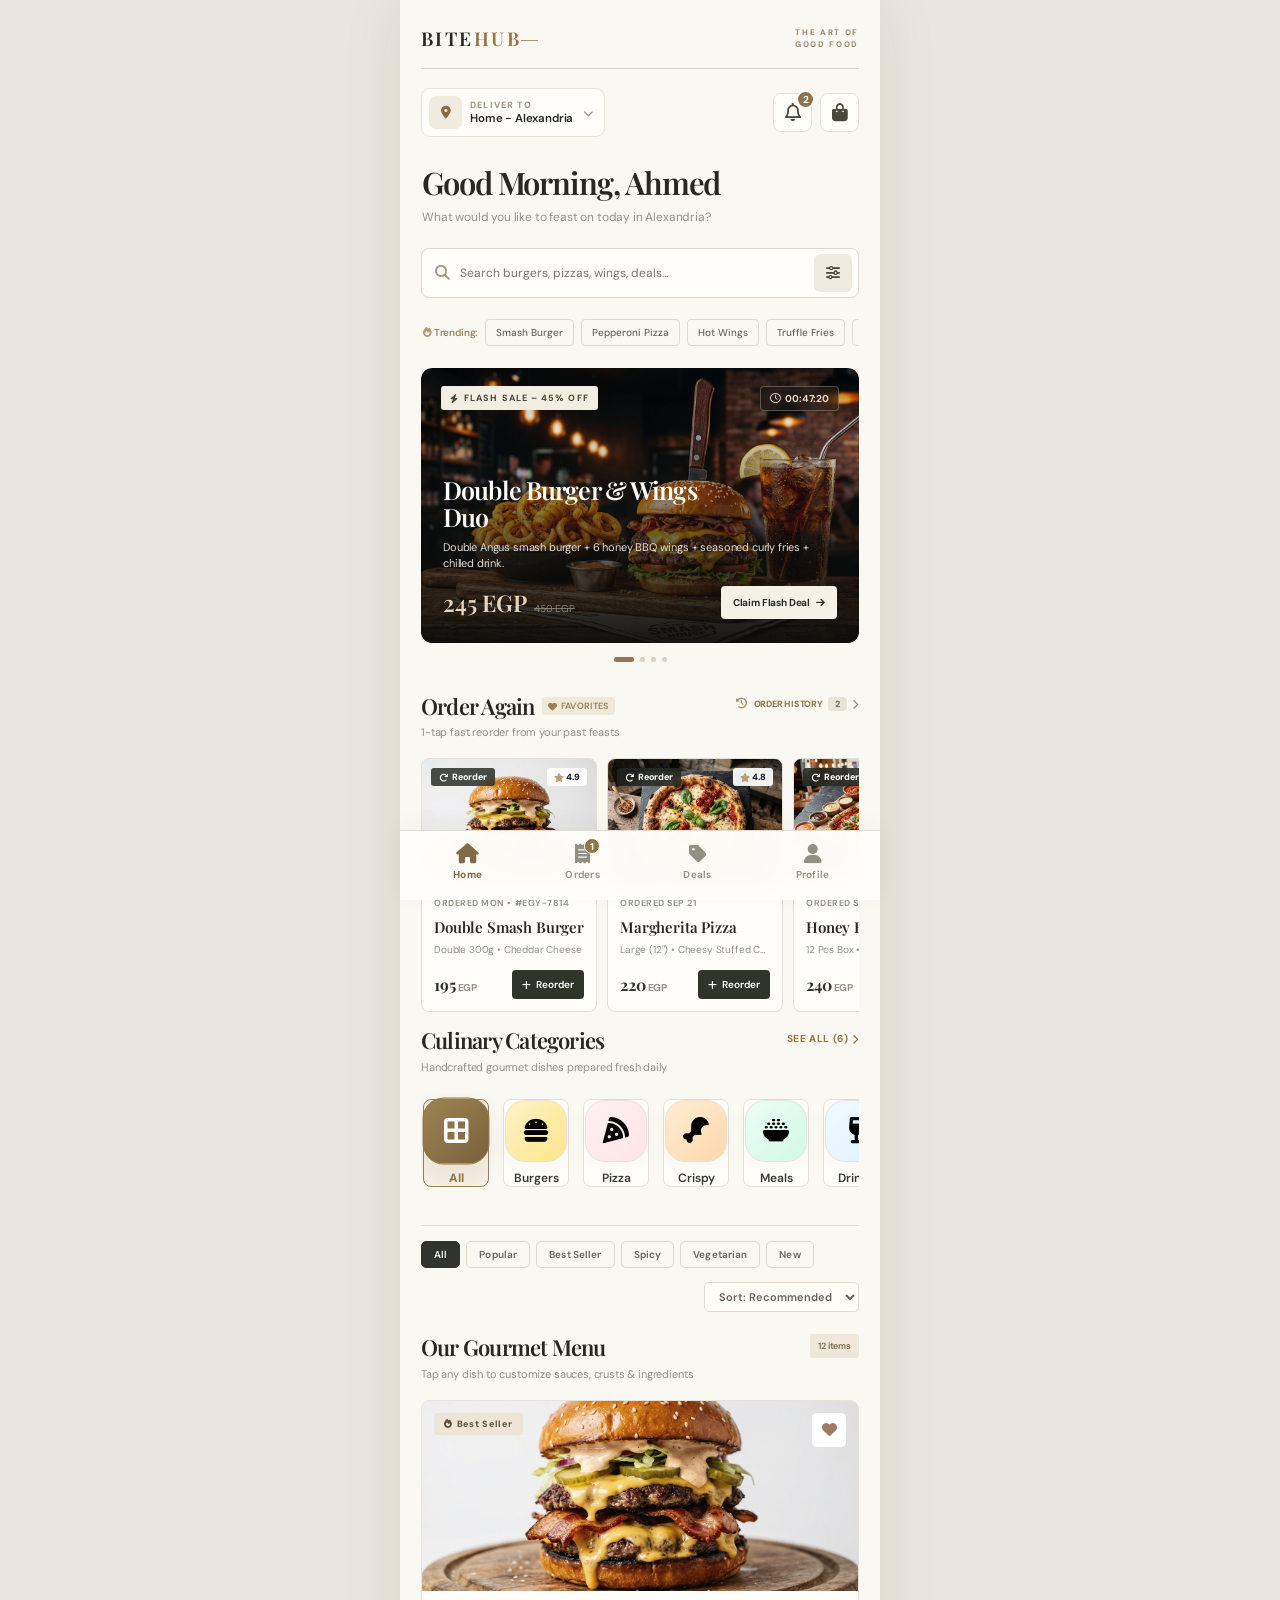
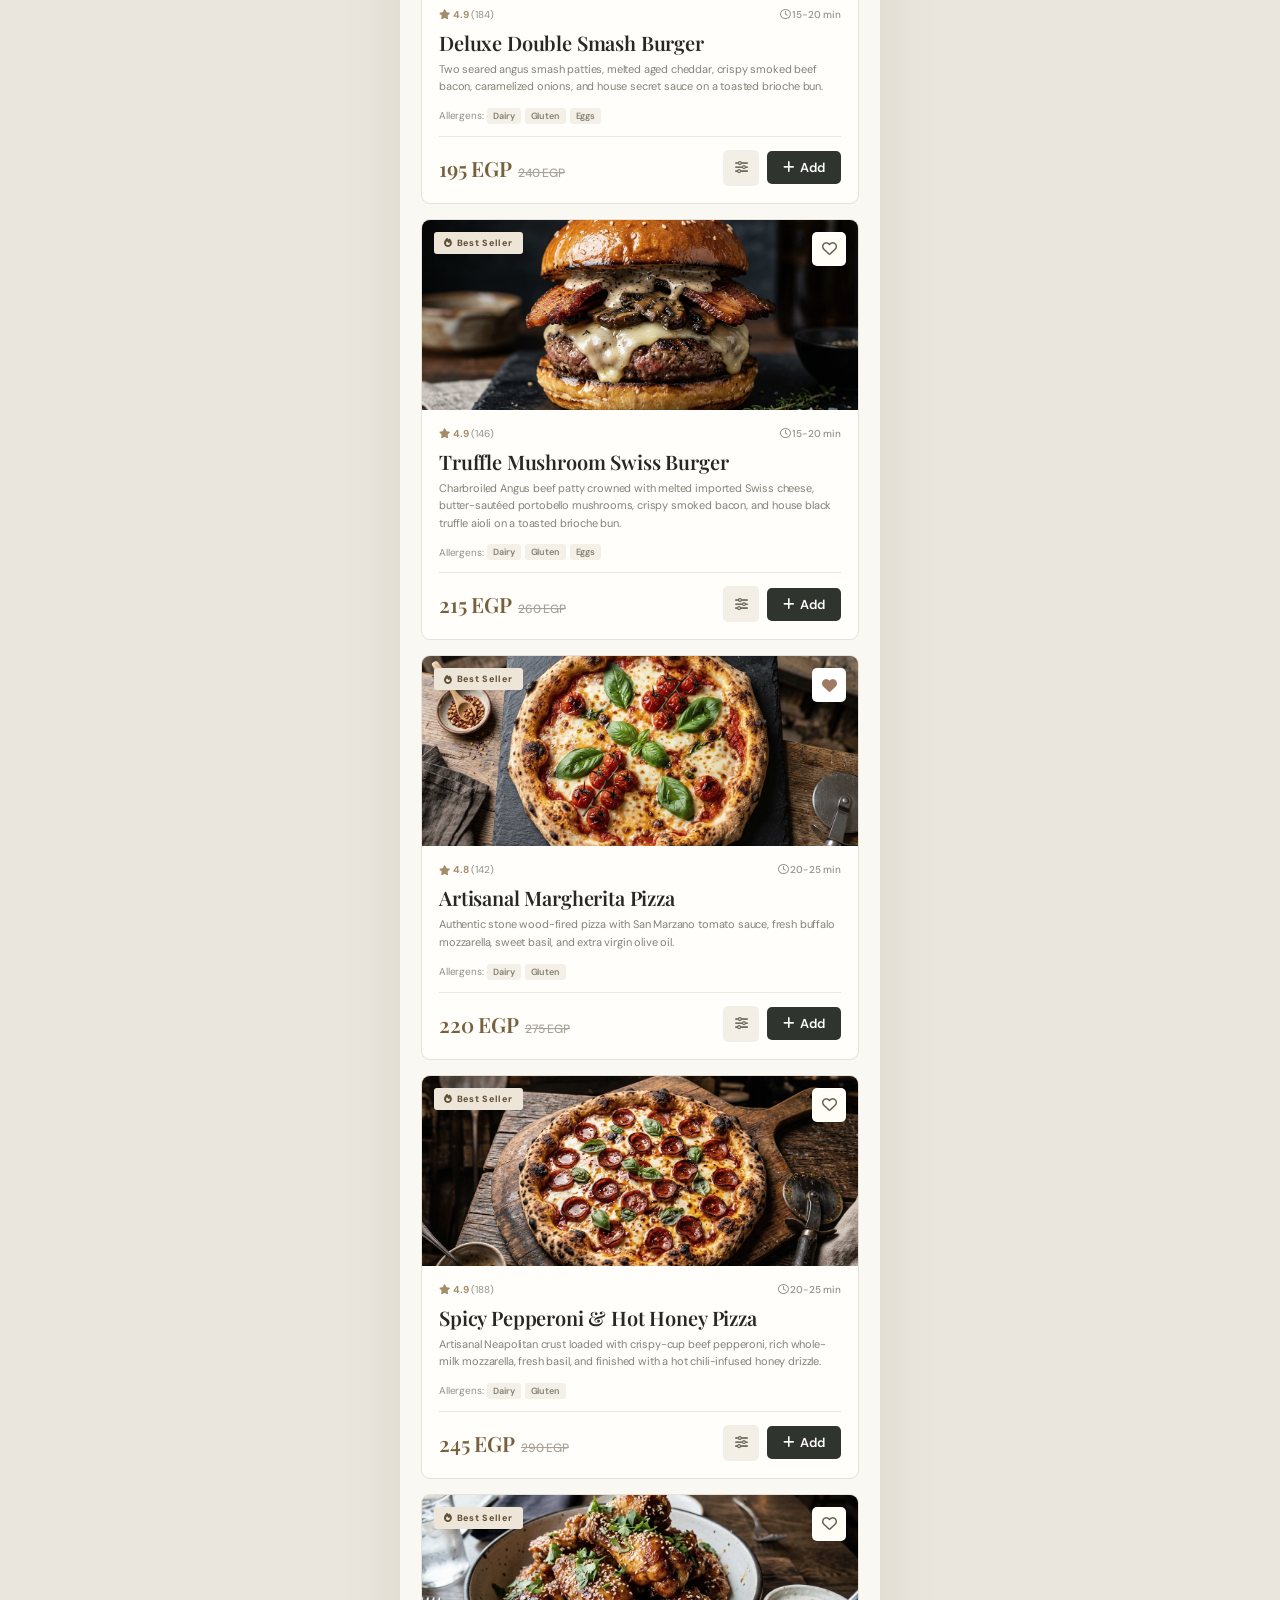
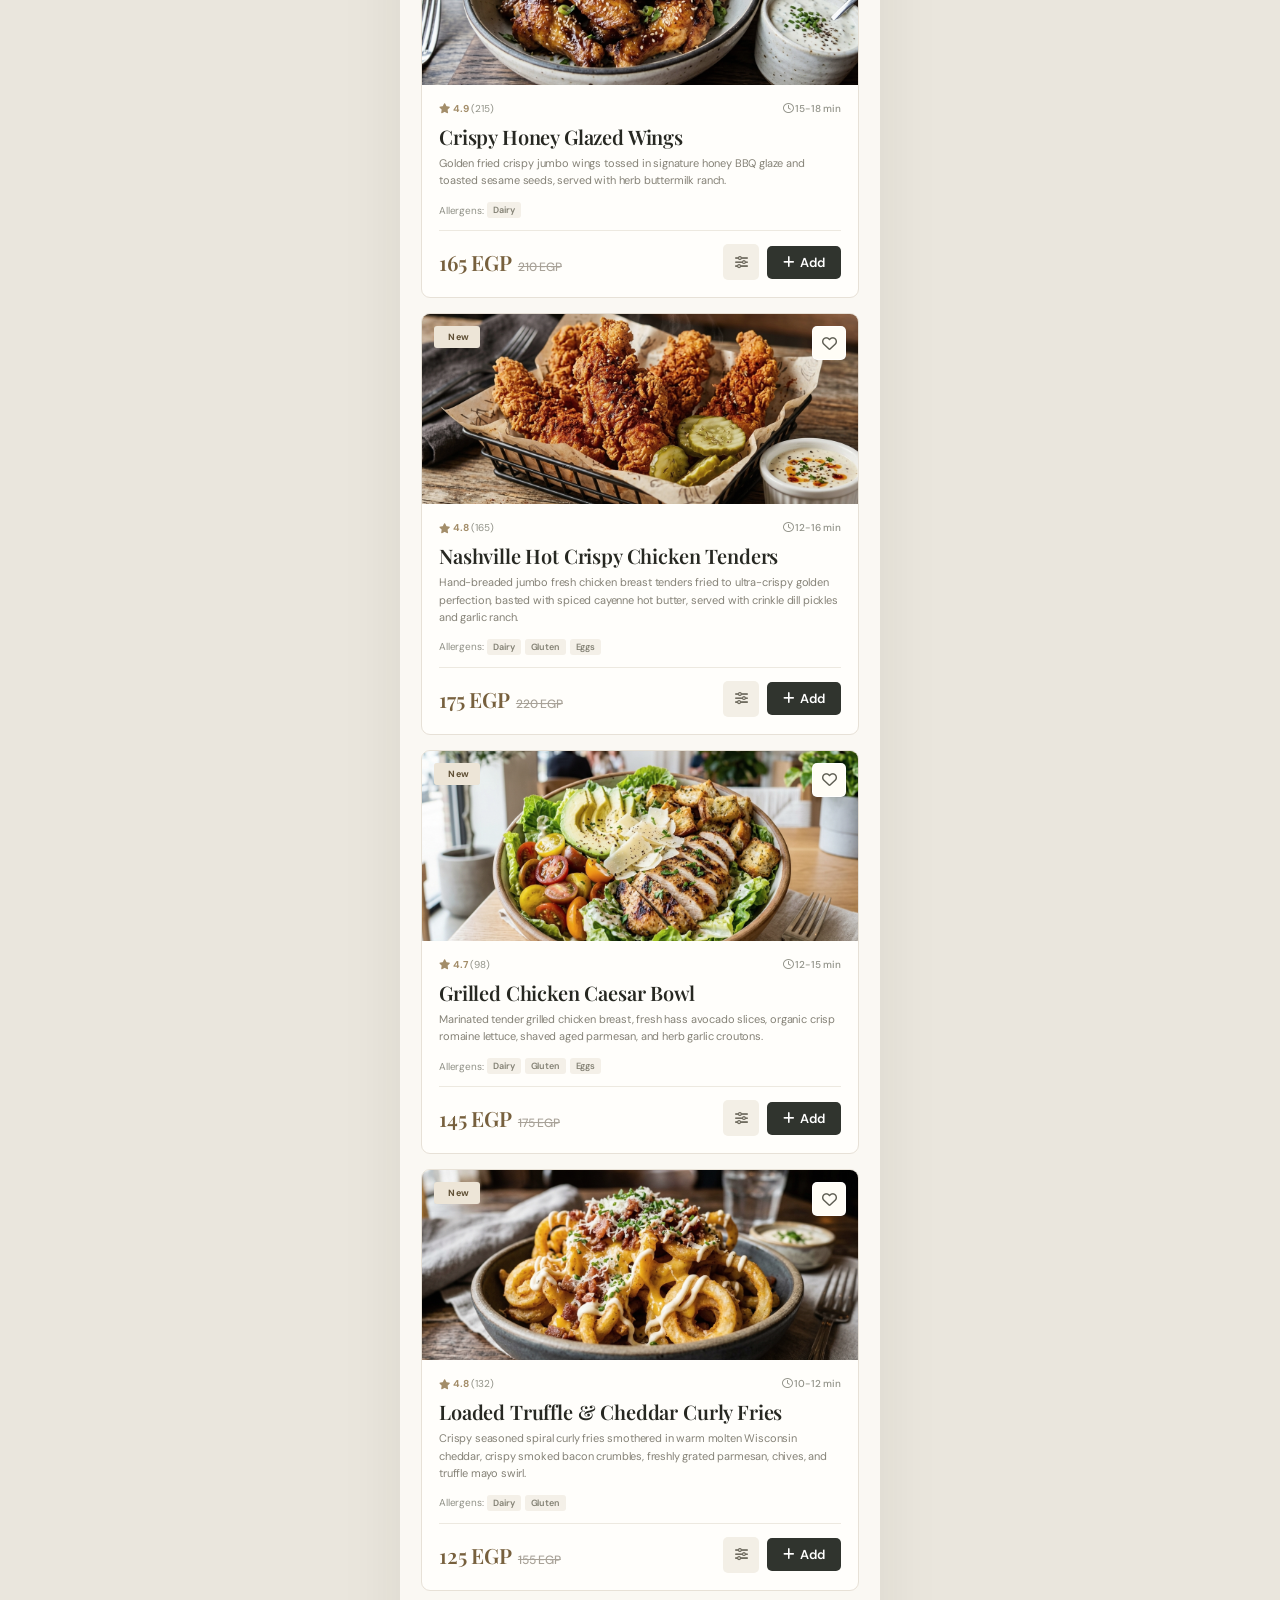
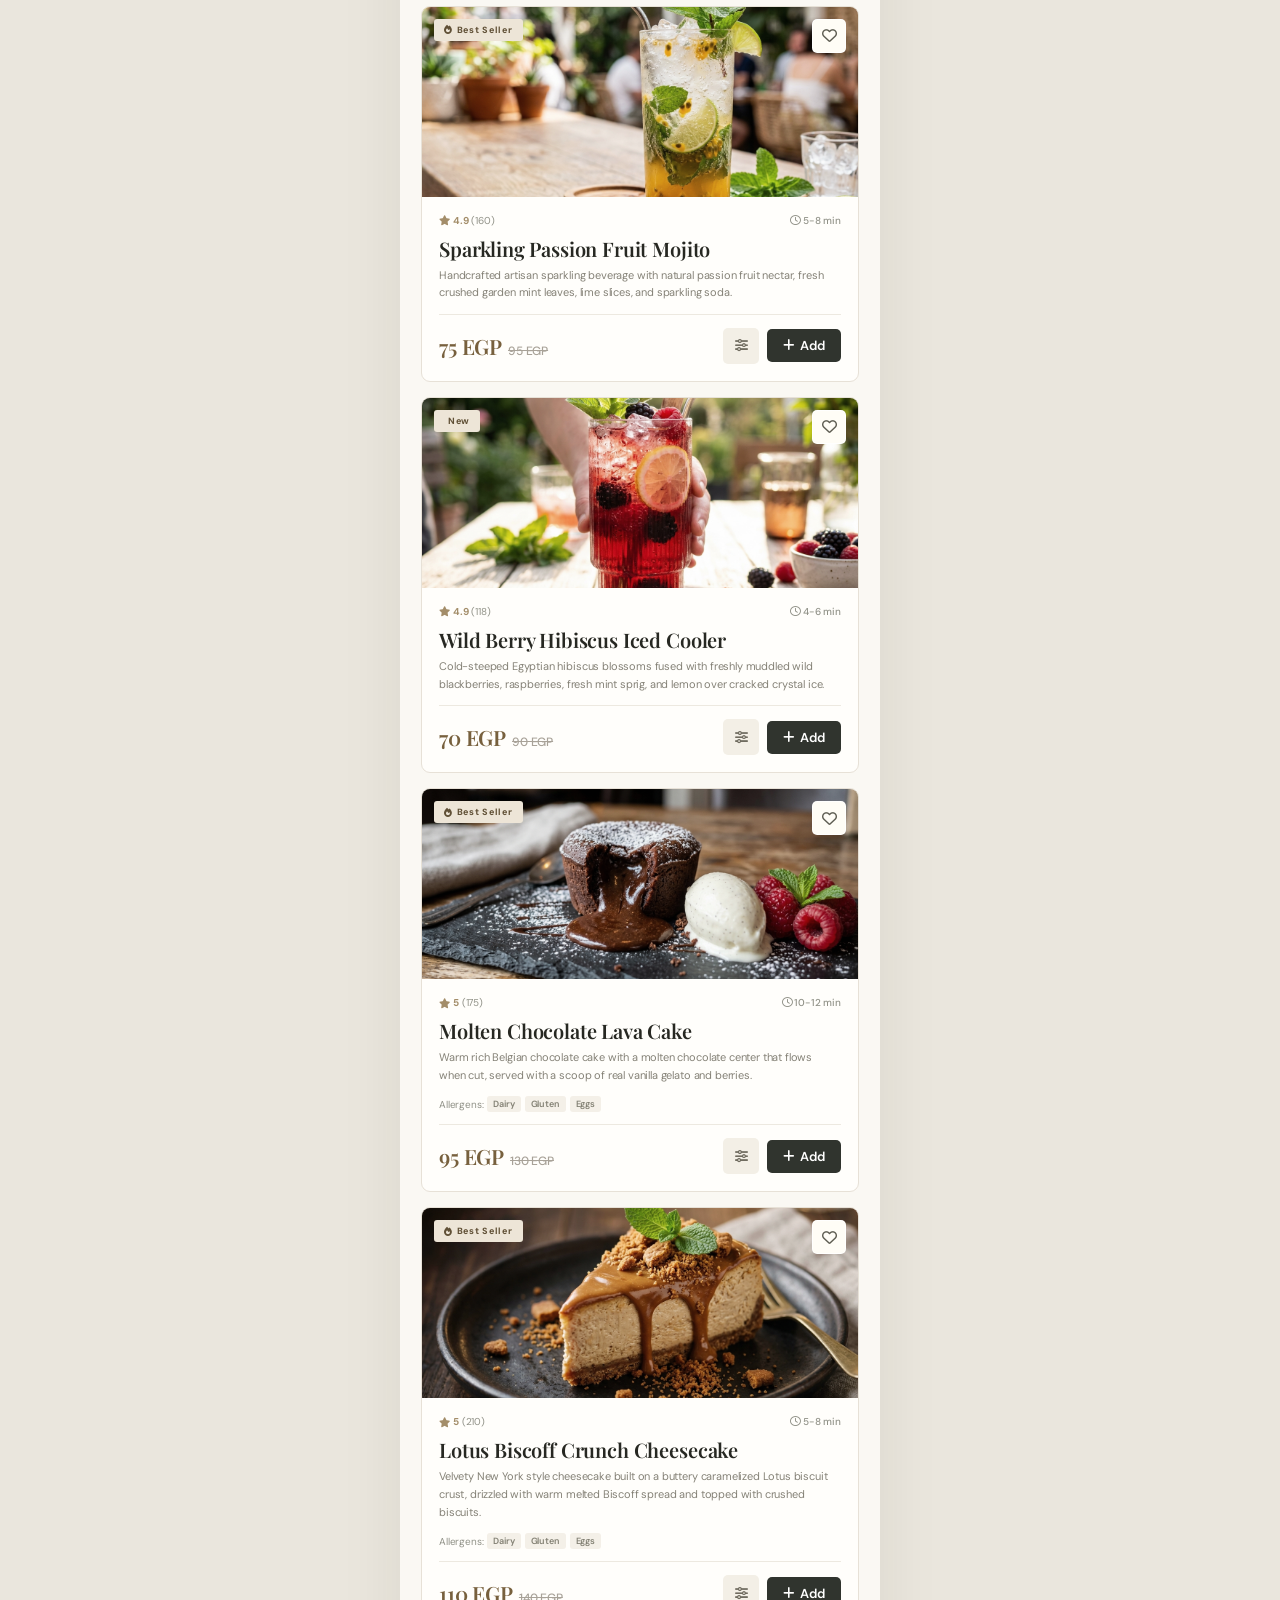
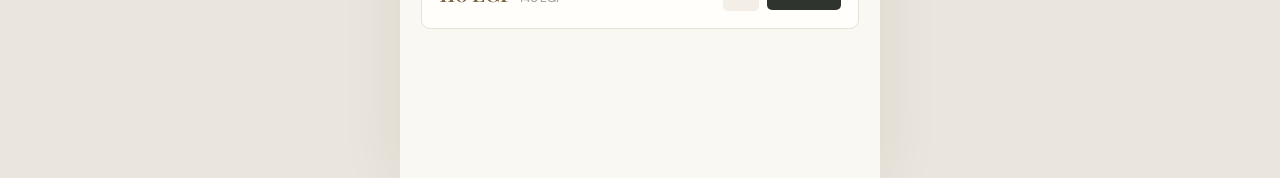
==== index.html @ 4338cfc8 "Food &B V2" ====
<!DOCTYPE html>
<html lang="en">
<head>
  <meta charset="UTF-8" />
  <meta name="viewport" content="width=device-width, initial-scale=1.0" />
  <title>BiteHub - Fast, Fresh Food Ordering & Deals (EGP)</title>

  <!-- Favicon & App Icons -->
  <link rel="icon" type="image/svg+xml" href="images/favicon.svg" />
  <link rel="alternate icon" type="image/png" href="images/favicon.png" />
  <link rel="apple-touch-icon" href="images/apple-touch-icon.png" />

  <!-- Modern Google Fonts -->
  <link rel="preconnect" href="https://fonts.googleapis.com">
  <link rel="preconnect" href="https://fonts.gstatic.com" crossorigin>
  <link href="https://fonts.googleapis.com/css2?family=Inter:wght@400;500;600;700;800&family=Outfit:wght@500;600;700;800;900&display=swap" rel="stylesheet">

  <link rel="stylesheet" href="style.css" />
  <link rel="stylesheet" href="luxe.css" />

  <!-- FontAwesome Icons -->
  <link
    rel="stylesheet"
    href="https://cdnjs.cloudflare.com/ajax/libs/font-awesome/6.5.2/css/all.min.css"
  />
</head>

<body>

  <main class="app home-app">
    <div class="luxe-wordmark" aria-label="BiteHub Maison edition"><strong>BITE<span>HUB</span><span class="wordmark-stem"></span></strong><small>THE ART OF<br>GOOD FOOD</small></div>

    <!-- 1. LOCATION ON LEFT & ICONS ON RIGHT -->
    <header class="home-top-bar">
      <!-- Location on Left -->
      <div class="home-location-pill location-picker" title="Switch Delivery Location">
        <div class="loc-pin-bubble">
          <i class="fa-solid fa-location-dot"></i>
        </div>
        <div class="loc-pill-text">
          <span class="deliver-tag">Deliver to</span>
          <strong class="dynamic-active-address">Home – Alexandria</strong>
        </div>
        <i class="fa-solid fa-chevron-down loc-chevron"></i>
      </div>

      <div class="header-actions">
        <!-- Notification Bell with Unread Badge -->
        <button class="icon-circle-btn open-notif-btn" aria-label="Notifications" title="Notifications">
          <i class="fa-regular fa-bell"></i>
          <span class="notif-badge" style="display:none;">2</span>
        </button>

        <!-- Shopping Cart Icon with Item Count Badge -->
        <button class="icon-circle-btn open-cart-btn" aria-label="Shopping Cart" title="Shopping Cart">
          <i class="fa-solid fa-bag-shopping"></i>
          <span class="cart-badge" style="display:none;">0</span>
        </button>
      </div>
    </header>

    <!-- 2. NAME & WELCOME -->
    <section class="home-welcome-box">
      <h1 class="dynamic-user-greeting">Good Morning, Ahmed</h1>
      <p class="greeting-subtitle">What would you like to feast on today in Alexandria?</p>
    </section>

    <!-- 3. SEARCH -->
    <section class="search-discovery-section" style="position:relative;">
      <div class="search-bar" id="searchBarWrapper">
        <i class="fa-solid fa-magnifying-glass search-icon"></i>
        <input
          type="text"
          id="searchInput"
          placeholder="Search burgers, pizzas, wings, deals..."
          autocomplete="off"
        />
        <button class="clear-search-btn" id="clearSearchBtn" aria-label="Clear search" style="display: none;">
          <i class="fa-solid fa-xmark"></i>
        </button>
        <button class="filter-btn" id="filterModalBtn" aria-label="Filter" onclick="toggleSortMenu()">
          <i class="fa-solid fa-sliders"></i>
        </button>
      </div>

      <!-- Live Search Dropdown -->
      <div id="searchDropdown" class="search-dropdown" style="display:none;"></div>

      <!-- Quick Suggested Searches -->
      <div class="search-suggestions" id="searchSuggestions">
        <span class="suggest-label" id="suggestLabel"><i class="fa-solid fa-fire"></i> <span id="trendingLabelText">Trending:</span></span>
        <button class="suggest-pill" data-tag-en="Smash Burger" data-tag-ar="سماش برجر" onclick="applySearchTag(this)">Smash Burger</button>
        <button class="suggest-pill" data-tag-en="Pepperoni Pizza" data-tag-ar="بيتزا بيبيروني" onclick="applySearchTag(this)">Pepperoni Pizza</button>
        <button class="suggest-pill" data-tag-en="Hot Wings" data-tag-ar="أجنحة دجاج" onclick="applySearchTag(this)">Hot Wings</button>
        <button class="suggest-pill" data-tag-en="Truffle Fries" data-tag-ar="بطاطس بالكمأة" onclick="applySearchTag(this)">Truffle Fries</button>
        <button class="suggest-pill" data-tag-en="Mojito" data-tag-ar="موهيتو" onclick="applySearchTag(this)">Mojito</button>
        <button class="suggest-pill" data-tag-en="Lotus Cheesecake" data-tag-ar="تشيز كيك لوتس" onclick="applySearchTag(this)">Lotus Cheesecake</button>
      </div>
    </section>

    <style>
      .search-dropdown {
        position: absolute;
        top: calc(100% - 8px);
        left: 0; right: 0;
        background: var(--surface);
        border: 1px solid var(--border);
        border-radius: 16px;
        box-shadow: 0 16px 40px rgba(0,0,0,0.13);
        z-index: 500;
        overflow: hidden;
        max-height: 340px;
        overflow-y: auto;
        scrollbar-width: none;
      }
      .search-dropdown::-webkit-scrollbar { display: none; }
      .sdrop-item {
        display: flex;
        align-items: center;
        gap: 12px;
        padding: 10px 14px;
        border-bottom: 1px solid var(--border-light);
        cursor: pointer;
        transition: background 0.15s;
      }
      .sdrop-item:last-child { border-bottom: none; }
      .sdrop-item:hover { background: var(--surface-alt); }
      .sdrop-img {
        width: 44px; height: 44px;
        border-radius: 10px;
        object-fit: cover;
        flex-shrink: 0;
      }
      .sdrop-info { flex: 1; min-width: 0; }
      .sdrop-name {
        font-size: 13px; font-weight: 700;
        color: var(--text);
        white-space: nowrap; overflow: hidden; text-overflow: ellipsis;
      }
      .sdrop-price {
        font-size: 11px; color: var(--primary); font-weight: 700; margin-top: 2px;
      }
      .sdrop-add-btn {
        background: var(--primary-gradient);
        color: #fff;
        border: none;
        border-radius: 8px;
        padding: 6px 12px;
        font-size: 12px;
        font-weight: 700;
        cursor: pointer;
        flex-shrink: 0;
        transition: opacity 0.15s;
      }
      .sdrop-add-btn:hover { opacity: 0.88; }
      .sdrop-empty {
        padding: 20px;
        text-align: center;
        font-size: 13px;
        color: var(--muted);
      }
      .sdrop-count {
        padding: 8px 14px 6px;
        font-size: 10px;
        font-weight: 700;
        color: var(--muted);
        text-transform: uppercase;
        letter-spacing: 0.4px;
        border-bottom: 1px solid var(--border-light);
      }
    </style>

    <!-- 4. FLASH SALE, DEAL OF THE DAY & SPECIAL OFFERS (CAROUSEL) -->
    <section class="home-carousel-section" aria-label="Featured Feasts Carousel">
      <div class="home-carousel-wrapper" id="dealsCarouselWrapper">
        <div class="home-carousel-track" id="dealsCarouselTrack">

          <!-- Slide 1: Flash Sale (45% OFF) -->
          <article class="carousel-slide-item" style="background-image: url('images/banner1.jpg');">
            <div class="slide-header-badges">
              <span class="slide-main-badge flash">
                <i class="fa-solid fa-bolt"></i> Flash Sale – 45% OFF
              </span>
              <span class="slide-timer-chip">
                <i class="fa-regular fa-clock"></i> <strong class="flash-sale-timer">01:42:35</strong>
              </span>
            </div>
            <div class="slide-body-content">
              <h3>Double Burger & Wings Duo</h3>
              <p>Double Angus smash burger + 6 honey BBQ wings + seasoned curly fries + chilled drink.</p>
              <div class="slide-footer-row">
                <div class="slide-price-stack">
                  <span class="current-val">245 EGP</span>
                  <span class="original-val">450 EGP</span>
                </div>
                <a href="product-detail.html?deal=deal-flash-smash" class="slide-cta-btn">
                  <span>Claim Flash Deal</span> <i class="fa-solid fa-arrow-right"></i>
                </a>
              </div>
            </div>
          </article>

          <!-- Slide 2: Deal of the Day (49% OFF) -->
          <article class="carousel-slide-item" style="background-image: url('images/deal_combo.jpg');">
            <div class="slide-header-badges">
              <span class="slide-main-badge day-deal">
                <i class="fa-solid fa-crown"></i> Deal of the Day – 49% OFF
              </span>
              <span class="slide-timer-chip">
                <i class="fa-solid fa-stopwatch"></i> <strong class="deal-of-day-timer">23h : 59m : 59s</strong>
              </span>
            </div>
            <div class="slide-body-content">
              <h3>Mega Family Feast Platter</h3>
              <p>Large Pizza + 2 Angus Burgers + 8 Crispy Wings + Seasoned Fries & 4 Secret Dips + 1.5L Drink.</p>
              <div class="slide-footer-row">
                <div class="slide-price-stack">
                  <span class="current-val">420 EGP</span>
                  <span class="original-val">825 EGP</span>
                </div>
                <a href="product-detail.html?deal=deal-day-combo" class="slide-cta-btn">
                  <span>Customize & Order</span> <i class="fa-solid fa-arrow-right"></i>
                </a>
              </div>
            </div>
          </article>

          <!-- Slide 3: Duo Italian Feast (46% OFF) -->
          <article class="carousel-slide-item" style="background-image: url('images/banner2.jpg');">
            <div class="slide-header-badges">
              <span class="slide-main-badge offer">
                <i class="fa-solid fa-pizza-slice"></i> Italian Feast – 46% OFF
              </span>
              <span class="slide-timer-chip" style="color: #93c5fd; border-color: rgba(147, 197, 253, 0.4);">
                <i class="fa-solid fa-fire"></i> Best Seller
              </span>
            </div>
            <div class="slide-body-content">
              <h3>Duo Pizza & Pasta Feast</h3>
              <p>Any 2 Large Stone-Oven Pizzas + Fresh Cheesy Garlic Bread + 1L Chilled Beverage.</p>
              <div class="slide-footer-row">
                <div class="slide-price-stack">
                  <span class="current-val">320 EGP</span>
                  <span class="original-val">590 EGP</span>
                </div>
                <a href="product-detail.html?deal=deal-pizza-night" class="slide-cta-btn">
                  <span>Order Feast</span> <i class="fa-solid fa-arrow-right"></i>
                </a>
              </div>
            </div>
          </article>

          <!-- Slide 4: Welcome Promo (50 EGP OFF) -->
          <article class="carousel-slide-item" style="background-image: url('images/burger.jpg');">
            <div class="slide-header-badges">
              <span class="slide-main-badge offer" style="background: linear-gradient(135deg, #10b981 0%, #059669 100%);">
                <i class="fa-solid fa-ticket"></i> Promo Voucher
              </span>
              <span class="slide-timer-chip" style="color: #6ee7b7; border-color: rgba(110, 231, 183, 0.4);">
                Code: WELCOME50
              </span>
            </div>
            <div class="slide-body-content">
              <h3>Save 50 EGP on First Order</h3>
              <p>Apply code WELCOME50 at checkout for an instant 50 EGP discount on orders 250+ EGP!</p>
              <div class="slide-footer-row">
                <div class="slide-price-stack">
                  <span class="current-val" style="color: #34d399;">50 EGP OFF</span>
                  <span class="original-val" style="text-decoration:none; opacity:0.9;">Min. 250 EGP</span>
                </div>
                <button onclick="AppState.applyVoucher('WELCOME50')" class="slide-cta-btn" style="border:none; cursor:pointer;">
                  <span>Apply Code</span> <i class="fa-solid fa-check"></i>
                </button>
              </div>
            </div>
          </article>

        </div>
      </div>

      <!-- Carousel Dot Indicators -->
      <div class="carousel-dots-row" id="carouselDots">
        <span class="carousel-dot-indicator active" onclick="goToDealSlide(0)"></span>
        <span class="carousel-dot-indicator" onclick="goToDealSlide(1)"></span>
        <span class="carousel-dot-indicator" onclick="goToDealSlide(2)"></span>
        <span class="carousel-dot-indicator" onclick="goToDealSlide(3)"></span>
      </div>
    </section>



      <!-- Section Headline with Dedicated "Order History" Pill Button -->
      <div class="order-again-header-row">
        <div class="oah-left">
          <div class="oah-title-group">
            <h2>Order Again</h2>
            <span class="oah-fav-badge"><i class="fa-solid fa-heart"></i> Favorites</span>
          </div>
          <p>1-tap fast reorder from your past feasts</p>
        </div>
        <a href="orders.html" class="order-history-badge-btn" title="View Full Order History & Receipts">
          <div class="ohb-icon"><i class="fa-solid fa-clock-rotate-left"></i></div>
          <span class="ohb-text">Order History</span>
          <span class="ohb-count" id="homePastOrdersCount">2</span>
          <i class="fa-solid fa-chevron-right ohb-arrow"></i>
        </a>
      </div>

      <!-- Modern Visual Cards Scroller -->
      <div class="order-again-scroller-v2" id="orderAgainScroller">
        
        <!-- Reorder Item 1: Burger -->
        <article class="reorder-card-item">
          <div class="rc-media-box">
            <img src="images/burger.jpg" alt="Deluxe Double Smash Burger" />
            <div class="rc-media-overlay">
              <span class="rc-tag-reorder"><i class="fa-solid fa-arrow-rotate-right"></i> Reorder</span>
              <span class="rc-tag-rating"><i class="fa-solid fa-star"></i> 4.9</span>
            </div>
          </div>
          <div class="rc-body">
            <span class="rc-date">Ordered Mon • #EGY-7814</span>
            <h4 class="rc-title" title="Double Smash Burger">Double Smash Burger</h4>
            <p class="rc-options">Double 300g • Cheddar Cheese</p>
            <div class="rc-footer">
              <div class="rc-price-box">
                <span class="rc-price">195</span>
                <span class="rc-curr">EGP</span>
              </div>
              <button class="rc-reorder-btn" onclick="quickReorderDirect('burger-deluxe')" aria-label="Reorder Double Smash Burger">
                <i class="fa-solid fa-plus"></i>
                <span>Reorder</span>
              </button>
            </div>
          </div>
        </article>

        <!-- Reorder Item 2: Pizza -->
        <article class="reorder-card-item">
          <div class="rc-media-box">
            <img src="images/pizza.jpg" alt="Artisanal Margherita Pizza" />
            <div class="rc-media-overlay">
              <span class="rc-tag-reorder"><i class="fa-solid fa-arrow-rotate-right"></i> Reorder</span>
              <span class="rc-tag-rating"><i class="fa-solid fa-star"></i> 4.8</span>
            </div>
          </div>
          <div class="rc-body">
            <span class="rc-date">Ordered Sep 21</span>
            <h4 class="rc-title" title="Margherita Pizza">Margherita Pizza</h4>
            <p class="rc-options">Large (12") • Cheesy Stuffed Crust</p>
            <div class="rc-footer">
              <div class="rc-price-box">
                <span class="rc-price">220</span>
                <span class="rc-curr">EGP</span>
              </div>
              <button class="rc-reorder-btn" onclick="quickReorderDirect('pizza-margherita')" aria-label="Reorder Margherita Pizza">
                <i class="fa-solid fa-plus"></i>
                <span>Reorder</span>
              </button>
            </div>
          </div>
        </article>

        <!-- Reorder Item 3: Wings -->
        <article class="reorder-card-item">
          <div class="rc-media-box">
            <img src="images/deal_combo.jpg" alt="Crispy Honey Glazed Wings" />
            <div class="rc-media-overlay">
              <span class="rc-tag-reorder"><i class="fa-solid fa-arrow-rotate-right"></i> Reorder</span>
              <span class="rc-tag-rating"><i class="fa-solid fa-star"></i> 4.9</span>
            </div>
          </div>
          <div class="rc-body">
            <span class="rc-date">Ordered Sep 18</span>
            <h4 class="rc-title" title="Honey BBQ Wings">Honey BBQ Wings</h4>
            <p class="rc-options">12 Pcs Box • Honey BBQ Glaze</p>
            <div class="rc-footer">
              <div class="rc-price-box">
                <span class="rc-price">240</span>
                <span class="rc-curr">EGP</span>
              </div>
              <button class="rc-reorder-btn" onclick="quickReorderDirect('wings-crispy')" aria-label="Reorder Honey BBQ Wings">
                <i class="fa-solid fa-plus"></i>
                <span>Reorder</span>
              </button>
            </div>
          </div>
        </article>

        <!-- Reorder Item 4: Mojito -->
        <article class="reorder-card-item">
          <div class="rc-media-box">
            <img src="images/drinks.jpg" alt="Passion Fruit Mojito" />
            <div class="rc-media-overlay">
              <span class="rc-tag-reorder"><i class="fa-solid fa-arrow-rotate-right"></i> Reorder</span>
              <span class="rc-tag-rating"><i class="fa-solid fa-star"></i> 4.7</span>
            </div>
          </div>
          <div class="rc-body">
            <span class="rc-date">Ordered Sep 18</span>
            <h4 class="rc-title" title="Passion Fruit Mojito">Passion Fruit Mojito</h4>
            <p class="rc-options">Large Jar (650ml) • Regular Ice</p>
            <div class="rc-footer">
              <div class="rc-price-box">
                <span class="rc-price">100</span>
                <span class="rc-curr">EGP</span>
              </div>
              <button class="rc-reorder-btn" onclick="quickReorderDirect('drinks-passion')" aria-label="Reorder Passion Fruit Mojito">
                <i class="fa-solid fa-plus"></i>
                <span>Reorder</span>
              </button>
            </div>
          </div>
        </article>

      </div>
    </section>
    <!-- 4. CATEGORIES HORIZONTAL SCROLLER -->
    <section class="categories-section">
      <div class="section-headline">
        <div>
          <h2>Culinary Categories</h2>
          <p>Handcrafted gourmet dishes prepared fresh daily</p>
        </div>
        <button class="see-all-link" id="seeAllCategoriesBtn" onclick="openAllCategoriesModal()">
          See All (6) <i class="fa-solid fa-chevron-right"></i>
        </button>
      </div>
      <div class="categories-modern-scroller" id="categoryChips">
        <button class="category-modern-card active" data-category="all" aria-label="All Categories">
          <div class="category-icon-squircle all"><i class="fa-solid fa-border-all"></i></div>
          <span class="category-modern-label">All</span>
        </button>
        <button class="category-modern-card" data-category="burgers" aria-label="Burgers">
          <div class="category-icon-squircle burgers"><i class="fa-solid fa-burger"></i></div>
          <span class="category-modern-label">Burgers</span>
        </button>
        <button class="category-modern-card" data-category="pizza" aria-label="Pizza">
          <div class="category-icon-squircle pizza"><i class="fa-solid fa-pizza-slice"></i></div>
          <span class="category-modern-label">Pizza</span>
        </button>
        <button class="category-modern-card" data-category="chicken" aria-label="Chicken">
          <div class="category-icon-squircle chicken"><i class="fa-solid fa-drumstick-bite"></i></div>
          <span class="category-modern-label">Crispy</span>
        </button>
        <button class="category-modern-card" data-category="meals" aria-label="Meals">
          <div class="category-icon-squircle meals"><i class="fa-solid fa-bowl-rice"></i></div>
          <span class="category-modern-label">Meals</span>
        </button>
        <button class="category-modern-card" data-category="drinks" aria-label="Drinks">
          <div class="category-icon-squircle drinks"><i class="fa-solid fa-wine-glass"></i></div>
          <span class="category-modern-label">Drinks</span>
        </button>
        <button class="category-modern-card" data-category="desserts" aria-label="Desserts">
          <div class="category-icon-squircle desserts"><i class="fa-solid fa-cake-candles"></i></div>
          <span class="category-modern-label">Desserts</span>
        </button>
      </div>
    </section>
    
    <!-- Product Discovery Filters & Sorting -->
    <section class="filters-sorting-bar">
      <div class="filter-pills-list">
        <button class="filter-tag-pill active" onclick="setProductFilter('all', this)">All</button>
        <button class="filter-tag-pill" onclick="setProductFilter('popular', this)">Popular</button>
        <button class="filter-tag-pill" onclick="setProductFilter('bestseller', this)">Best Seller</button>
        <button class="filter-tag-pill" onclick="setProductFilter('spicy', this)">Spicy</button>
        <button class="filter-tag-pill" onclick="setProductFilter('veg', this)">Vegetarian</button>
        <button class="filter-tag-pill" onclick="setProductFilter('new', this)">New</button>
      </div>

      <div class="sort-selector-wrapper">
        <select id="sortSelect" onchange="applySorting(this.value)">
          <option value="recommended">Sort: Recommended</option>
          <option value="popular">Most Popular</option>
          <option value="price-asc">Price: Low to High</option>
          <option value="price-desc">Price: High to Low</option>
          <option value="rating">Highest Rated</option>
        </select>
      </div>
    </section>

    <!-- Food Menu Items Grid -->
    <section class="featured-section">
      <div class="section-headline">
        <div>
          <h2>Our Gourmet Menu</h2>
          <p>Tap any dish to customize sauces, crusts & ingredients</p>
        </div>
        <span class="items-found" id="itemsCountBadge">12 items</span>
      </div>

      <div class="products-grid" id="mainProductsGrid">
        <!-- Injected and filtered dynamically by JS -->
      </div>

      <!-- Empty State -->
      <div class="empty-state" id="emptyState" style="display: none;">
        <i class="fa-solid fa-magnifying-glass"></i>
        <h4 id="emptyStateTitle">No dishes found</h4>
        <p id="emptyStateDesc">Try searching for a different dish, ingredient, or reset filters.</p>
        <button class="reset-filter-btn" id="emptyStateResetBtn" onclick="resetAllFilters()">Reset All Filters</button>
      </div>
    </section>

    <!-- ALL CATEGORIES MODAL -->
    <div class="all-categories-modal" id="allCategoriesModal">
      <div class="all-cat-card">
        <div class="all-cat-header">
          <h3 id="allCatModalTitle">All Food Categories</h3>
          <button onclick="closeAllCategoriesModal()"><i class="fa-solid fa-xmark"></i></button>
        </div>
        <div class="all-cat-grid">
          <div class="cat-modal-item" onclick="selectModalCategory('pizza')"><span><i class="fa-solid fa-pizza-slice"></i></span><strong class="cat-modal-name">Pizza</strong></div>
          <div class="cat-modal-item" onclick="selectModalCategory('burgers')"><span><i class="fa-solid fa-burger"></i></span><strong class="cat-modal-name">Burgers</strong></div>
          <div class="cat-modal-item" onclick="selectModalCategory('chicken')"><span><i class="fa-solid fa-drumstick-bite"></i></span><strong class="cat-modal-name">Chicken & Wings</strong></div>
          <div class="cat-modal-item" onclick="selectModalCategory('meals')"><span><i class="fa-solid fa-bowl-rice"></i></span><strong class="cat-modal-name">Bowls & Meals</strong></div>
          <div class="cat-modal-item" onclick="selectModalCategory('drinks')"><span><i class="fa-solid fa-wine-glass"></i></span><strong class="cat-modal-name">Artisan Drinks</strong></div>
          <div class="cat-modal-item" onclick="selectModalCategory('desserts')"><span><i class="fa-solid fa-cake-candles"></i></span><strong class="cat-modal-name">Desserts</strong></div>
        </div>
      </div>
    </div>

    <!-- 7. BOTTOM NAVIGATION BAR (4 DESTINATIONS: HOME | ORDERS | DEALS | PROFILE) -->
    <nav class="bottom-nav">
      <a href="index.html" class="nav-item active">
        <i class="fa-solid fa-house"></i>
        <span>Home</span>
      </a>

      <a href="orders.html" class="nav-item">
        <div class="nav-icon-container">
          <i class="fa-solid fa-receipt"></i>
          <span class="nav-badge">1</span>
        </div>
        <span>Orders</span>
      </a>

      <a href="deals.html" class="nav-item">
        <div class="nav-icon-container">
          <i class="fa-solid fa-tag"></i>
        </div>
        <span>Deals</span>
      </a>

      <a href="profile.html" class="nav-item">
        <i class="fa-solid fa-user"></i>
        <span>Profile</span>
      </a>
    </nav>

  </main>

  <!-- Central App-State Logic -->
  <script src="app-state.js"></script>

  <!-- Home Dynamic Logic, Carousel & Filter Script -->
  <script>
    let currentCategory = 'all';
    let currentTagFilter = 'all';
    let currentSort = 'recommended';

    // Carousel State
    let currentSlide = 0;
    const totalSlides = 4;
    let carouselInterval = null;

    document.addEventListener('DOMContentLoaded', () => {
      renderProductsGrid();
      initHomeInteractions();
      initDealsCarousel();
      initHomeOrderWidgets();
      translateHomeElementsAr();
    });

    function translateHomeElementsAr() {
      const isAr = AppState.getLanguage() === 'ar';
      if (!isAr) return;

      // 0. Page Title & Welcome Subtitle
      document.title = 'بايت هَب - أشهى الأطباق وعروض التوصيل (ج.م)';
      const welcomeSub = document.querySelector('.greeting-subtitle');
      if (welcomeSub) welcomeSub.textContent = 'ماذا تحب أن تطلب اليوم في الإسكندرية؟';

      // 1. Search Bar & Trending Suggestions
      const searchInput = document.getElementById('searchInput');
      if (searchInput) {
        searchInput.placeholder = 'ابحث عن برجر، بيتزا، أجنحة، عروض...';
      }
      const trendingLabel = document.getElementById('trendingLabelText');
      if (trendingLabel) trendingLabel.textContent = 'الأكثر طلباً:';

      document.querySelectorAll('.suggest-pill').forEach(pill => {
        const ar = pill.getAttribute('data-tag-ar');
        if (ar) pill.textContent = ar;
      });

      // 2. Carousel Slides
      const slide1Title = document.querySelector('.carousel-slide-item:nth-child(1) .slide-body-content h3');
      const slide1Desc = document.querySelector('.carousel-slide-item:nth-child(1) .slide-body-content p');
      const slide1Badge = document.querySelector('.carousel-slide-item:nth-child(1) .slide-main-badge');
      const slide1Cta = document.querySelector('.carousel-slide-item:nth-child(1) .slide-cta-btn span');
      if (slide1Title) slide1Title.textContent = 'فلاش سيل: دبل برجر وأجنحة دجاج';
      if (slide1Desc) slide1Desc.textContent = 'برجر أنجوس دبل سماش بالجبن الشيدر + 6 أجنحة دجاج مقرمشة + بطاطس كيرلي + مشروب بارد.';
      if (slide1Badge) slide1Badge.innerHTML = `<i class="fa-solid fa-bolt"></i> فلاش سيل – خصم 45%`;
      if (slide1Cta) slide1Cta.textContent = 'اطلب الفلاش سيل';

      const slide2Title = document.querySelector('.carousel-slide-item:nth-child(2) .slide-body-content h3');
      const slide2Desc = document.querySelector('.carousel-slide-item:nth-child(2) .slide-body-content p');
      const slide2Badge = document.querySelector('.carousel-slide-item:nth-child(2) .slide-main-badge');
      const slide2Cta = document.querySelector('.carousel-slide-item:nth-child(2) .slide-cta-btn span');
      if (slide2Title) slide2Title.textContent = 'صينية الكومبو العائلية الضخمة';
      if (slide2Desc) slide2Desc.textContent = 'بيتزا كبيرة + 2 برجر أنجوس سماش + 8 أجنحة دجاج + بطاطس و4 صصوصات + مشروب 1.5 لتر.';
      if (slide2Badge) slide2Badge.innerHTML = `<i class="fa-solid fa-crown"></i> عرض اليوم – خصم 49%`;
      if (slide2Cta) slide2Cta.textContent = 'تخصيص وطلب العرض';

      const slide3Title = document.querySelector('.carousel-slide-item:nth-child(3) .slide-body-content h3');
      const slide3Desc = document.querySelector('.carousel-slide-item:nth-child(3) .slide-body-content p');
      const slide3Badge = document.querySelector('.carousel-slide-item:nth-child(3) .slide-main-badge');
      const slide3Chip = document.querySelector('.carousel-slide-item:nth-child(3) .slide-timer-chip');
      const slide3Cta = document.querySelector('.carousel-slide-item:nth-child(3) .slide-cta-btn span');
      if (slide3Title) slide3Title.textContent = 'وليمة البيتزا والباستا المزدوجة';
      if (slide3Desc) slide3Desc.textContent = 'اختيارك من أي 2 بيتزا كبيرة + خبز ثوم بالجبنة + مشروب 1 لتر منعش.';
      if (slide3Badge) slide3Badge.innerHTML = `<i class="fa-solid fa-pizza-slice"></i> وليمة إيطالية – خصم 46%`;
      if (slide3Chip) slide3Chip.innerHTML = `<i class="fa-solid fa-fire"></i> الأكثر طلباً`;
      if (slide3Cta) slide3Cta.textContent = 'اطلب الوليمة';

      const slide4Title = document.querySelector('.carousel-slide-item:nth-child(4) .slide-body-content h3');
      const slide4Desc = document.querySelector('.carousel-slide-item:nth-child(4) .slide-body-content p');
      const slide4Badge = document.querySelector('.carousel-slide-item:nth-child(4) .slide-main-badge');
      const slide4Cta = document.querySelector('.carousel-slide-item:nth-child(4) .slide-cta-btn span');
      if (slide4Title) slide4Title.textContent = 'وفّر 50 ج.م على أول طلب لك';
      if (slide4Desc) slide4Desc.textContent = 'استخدم كود WELCOME50 عند الدفع لتحصل على خصم فوري 50 ج.م للطلبات من 250 ج.م!';
      if (slide4Badge) slide4Badge.innerHTML = `<i class="fa-solid fa-ticket"></i> كود ترحيبي`;
      if (slide4Cta) slide4Cta.textContent = 'تطبيق الكود';

      // 3. Order Again Section Titles & Cards
      const oahTitle = document.querySelector('.oah-title-group h2');
      const oahFav = document.querySelector('.oah-fav-badge');
      const oahSub = document.querySelector('.oah-left p');
      const ohbText = document.querySelector('.ohb-text');
      if (oahTitle) oahTitle.textContent = 'اطلب مجدداً';
      if (oahFav) oahFav.innerHTML = `<i class="fa-solid fa-heart"></i> المفضلة`;
      if (oahSub) oahSub.textContent = 'إعادة طلب سريعة بنقرة واحدة من وجباتك السابقة';
      if (ohbText) ohbText.textContent = 'سجل الطلبات';

      const reorderCards = document.querySelectorAll('.reorder-card-item');
      if (reorderCards.length >= 3) {
        // Burger
        const t0 = reorderCards[0].querySelector('.rc-title');
        const o0 = reorderCards[0].querySelector('.rc-options');
        const c0 = reorderCards[0].querySelector('.rc-curr');
        const b0 = reorderCards[0].querySelector('.rc-reorder-btn span');
        const tg0 = reorderCards[0].querySelector('.rc-tag-reorder');
        if (t0) t0.textContent = 'ديلوكس دبل سماش برجر';
        if (o0) o0.textContent = 'شريحتان 300جم • جبن شيدر';
        if (c0) c0.textContent = 'ج.م';
        if (b0) b0.textContent = 'أعد الطلب';
        if (tg0) tg0.innerHTML = `<i class="fa-solid fa-arrow-rotate-right"></i> طلب متكرر`;

        // Pizza
        const t1 = reorderCards[1].querySelector('.rc-title');
        const o1 = reorderCards[1].querySelector('.rc-options');
        const c1 = reorderCards[1].querySelector('.rc-curr');
        const b1 = reorderCards[1].querySelector('.rc-reorder-btn span');
        const tg1 = reorderCards[1].querySelector('.rc-tag-reorder');
        if (t1) t1.textContent = 'بيتزا مارجريتا نابوليتان';
        if (o1) o1.textContent = 'حجم كبير (12 بوصة) • أطراف محشوة جبن';
        if (c1) c1.textContent = 'ج.م';
        if (b1) b1.textContent = 'أعد الطلب';
        if (tg1) tg1.innerHTML = `<i class="fa-solid fa-arrow-rotate-right"></i> طلب متكرر`;

        // Wings
        const t2 = reorderCards[2].querySelector('.rc-title');
        const o2 = reorderCards[2].querySelector('.rc-options');
        const c2 = reorderCards[2].querySelector('.rc-curr');
        const b2 = reorderCards[2].querySelector('.rc-reorder-btn span');
        const tg2 = reorderCards[2].querySelector('.rc-tag-reorder');
        if (t2) t2.textContent = 'أجنحة دجاج مقرمشة بالعسل';
        if (o2) o2.textContent = 'علبة 12 قطعة • صوص باربيكيو حلو';
        if (c2) c2.textContent = 'ج.م';
        if (b2) b2.textContent = 'أعد الطلب';
        if (tg2) tg2.innerHTML = `<i class="fa-solid fa-arrow-rotate-right"></i> طلب متكرر`;
      }

      // 4. Categories Section Header
      const catSecTitle = document.querySelector('.categories-section .section-headline h2');
      const catSecSub = document.querySelector('.categories-section .section-headline p');
      const seeAllBtn = document.getElementById('seeAllCategoriesBtn');
      if (catSecTitle) catSecTitle.textContent = 'أقسام الطعام';
      if (catSecSub) catSecSub.textContent = 'وصفات جورميه محضرة طازجة يومياً';
      if (seeAllBtn) seeAllBtn.innerHTML = `عرض الكل (6) <i class="fa-solid fa-chevron-left"></i>`;

      // 5. Category Scroller Cards
      const catLabelsMap = {
        'all': 'جميع الأطباق',
        'pizza': 'بيتزا',
        'burgers': 'برجر',
        'chicken': 'دجاج وأجنحة',
        'meals': 'وجبات وبطاطس',
        'drinks': 'مشروبات منعشة',
        'desserts': 'حلويات وكيك'
      };
      document.querySelectorAll('#categoryChips .category-modern-card').forEach(card => {
        const cat = card.getAttribute('data-category');
        const lbl = card.querySelector('.category-modern-label');
        if (lbl && catLabelsMap[cat]) lbl.textContent = catLabelsMap[cat];
      });

      // 6. Filter Tag Pills
      const filterPills = document.querySelectorAll('.filter-tag-pill');
      const filterMap = [
        'الكل',
        'الأكثر شهرة',
        'الأكثر مبيعاً',
        'حار',
        'نباتي',
        'جديد ومميز'
      ];
      filterPills.forEach((p, idx) => {
        if (filterMap[idx]) p.textContent = filterMap[idx];
      });

      // 7. Sort Select Dropdown
      const sortSelect = document.getElementById('sortSelect');
      if (sortSelect && sortSelect.options) {
        if (sortSelect.options[0]) sortSelect.options[0].text = 'ترتيب: الموصى به';
        if (sortSelect.options[1]) sortSelect.options[1].text = 'الأكثر طلباً';
        if (sortSelect.options[2]) sortSelect.options[2].text = 'السعر: من الأقل للأعلى';
        if (sortSelect.options[3]) sortSelect.options[3].text = 'السعر: من الأعلى للأقل';
        if (sortSelect.options[4]) sortSelect.options[4].text = 'الأعلى تقييماً';
      }

      // 8. Gourmet Menu Headline
      const menuTitle = document.querySelector('.featured-section .section-headline h2');
      const menuSub = document.querySelector('.featured-section .section-headline p');
      if (menuTitle) menuTitle.textContent = 'قائمة أطباق جورميه';
      if (menuSub) menuSub.textContent = 'اضغط على أي وجبة لتخصيص الصوصات والإضافات والمكونات';

      // 9. All Categories Modal
      const modalTitle = document.getElementById('allCatModalTitle');
      if (modalTitle) modalTitle.textContent = 'جميع أقسام الطعام';
      const modalMap = {
        'pizza': 'بيتزا إيطالية',
        'burgers': 'برجر جورميه',
        'chicken': 'دجاج وأجنحة',
        'meals': 'وجبات وبطاطس',
        'drinks': 'مشروبات منعشة',
        'desserts': 'حلويات وكيك'
      };
      document.querySelectorAll('.cat-modal-item').forEach(item => {
        const nameEl = item.querySelector('.cat-modal-name') || item.querySelector('strong');
        const onclickAttr = item.getAttribute('onclick') || '';
        const match = onclickAttr.match(/selectModalCategory\('([^']+)'\)/);
        if (match && match[1] && modalMap[match[1]] && nameEl) {
          nameEl.textContent = modalMap[match[1]];
        }
      });
    }

    /* ==========================================================================
       Deals Carousel Controls (Flash Sale, Deal of Day, Special Offers)
       ========================================================================== */
    function initDealsCarousel() {
      startCarouselTimer();

      const wrapper = document.getElementById('dealsCarouselWrapper');
      if (wrapper) {
        wrapper.addEventListener('mouseenter', stopCarouselTimer);
        wrapper.addEventListener('mouseleave', startCarouselTimer);
        wrapper.addEventListener('touchstart', stopCarouselTimer, { passive: true });
        wrapper.addEventListener('touchend', startCarouselTimer, { passive: true });
      }
    }

    function startCarouselTimer() {
      stopCarouselTimer();
      carouselInterval = setInterval(() => {
        nextDealSlide();
      }, 4800);
    }

    function stopCarouselTimer() {
      if (carouselInterval) clearInterval(carouselInterval);
    }

    function updateCarouselPosition() {
      const track = document.getElementById('dealsCarouselTrack');
      const isRtl = document.documentElement.dir === 'rtl';
      if (track) {
        track.style.transform = isRtl 
          ? `translateX(${currentSlide * 100}%)` 
          : `translateX(-${currentSlide * 100}%)`;
      }
      document.querySelectorAll('#carouselDots .carousel-dot-indicator').forEach((dot, idx) => {
        dot.classList.toggle('active', idx === currentSlide);
      });
    }

    function nextDealSlide() {
      currentSlide = (currentSlide + 1) % totalSlides;
      updateCarouselPosition();
    }

    function prevDealSlide() {
      currentSlide = (currentSlide - 1 + totalSlides) % totalSlides;
      updateCarouselPosition();
    }

    function goToDealSlide(idx) {
      currentSlide = idx;
      updateCarouselPosition();
      startCarouselTimer();
    }

    /* ==========================================================================
       Home Search, Filtering & Categories
       ========================================================================== */
    function toggleSortMenu() {
      const sortSelect = document.getElementById('sortSelect');
      if (sortSelect) {
        sortSelect.scrollIntoView({ behavior: 'smooth', block: 'center' });
        sortSelect.focus();
      }
    }

    function initHomeInteractions() {
      // Category modern cards / chips
      document.querySelectorAll('#categoryChips .category-modern-card, #categoryChips .category-chip').forEach(chip => {
        chip.addEventListener('click', () => {
          document.querySelectorAll('#categoryChips .category-modern-card, #categoryChips .category-chip').forEach(c => c.classList.remove('active'));
          chip.classList.add('active');
          currentCategory = chip.getAttribute('data-category');
          renderProductsGrid();
        });
      });

      // Search input
      const searchInput = document.getElementById('searchInput');
      const clearBtn = document.getElementById('clearSearchBtn');
      const dropdown = document.getElementById('searchDropdown');

      function renderSearchDropdown(query) {
        if (!dropdown) return;
        if (!query || query.length < 1) {
          dropdown.style.display = 'none';
          return;
        }
        const isAr = AppState.getLanguage() === 'ar';
        const results = AppState.searchProducts(query, 'all', 'all').slice(0, 8);
        dropdown.style.display = 'block';
        if (results.length === 0) {
          dropdown.innerHTML = `<div class="sdrop-empty">${isAr ? 'لا توجد نتائج لـ "' + query + '"' : 'No results for "' + query + '"'}</div>`;
          return;
        }
        dropdown.innerHTML =
          `<div class="sdrop-count">${results.length}${results.length === 8 ? '+' : ''} ${isAr ? 'نتيجة' : 'results'}</div>` +
          results.map(item => {
            const name = isAr ? (item.nameAr || item.name) : item.name;
            return `
              <div class="sdrop-item" onclick="window.location.href='product-detail.html?id=${item.id}'">
                <img class="sdrop-img" src="${item.image}" alt="${name}" />
                <div class="sdrop-info">
                  <div class="sdrop-name">${name}</div>
                  <div class="sdrop-price">${AppState.formatEGP(item.basePrice)}</div>
                </div>
                <button class="sdrop-add-btn" onclick="event.stopPropagation(); quickAddToCartItem('${item.id}', this)">
                  ${isAr ? '+ أضف' : '+ Add'}
                </button>
              </div>`;
          }).join('');
      }

      if (searchInput) {
        searchInput.addEventListener('input', () => {
          const val = searchInput.value.trim();
          if (clearBtn) clearBtn.style.display = searchInput.value.length > 0 ? 'flex' : 'none';
          if (!val) {
            document.querySelectorAll('.suggest-pill').forEach(p => p.classList.remove('active'));
          }
          renderSearchDropdown(val);
          renderProductsGrid();
        });
        searchInput.addEventListener('keydown', (e) => {
          if (e.key === 'Enter') {
            dropdown.style.display = 'none';
            searchInput.blur();
          }
          if (e.key === 'Escape') {
            dropdown.style.display = 'none';
            searchInput.value = '';
            if (clearBtn) clearBtn.style.display = 'none';
            renderProductsGrid();
          }
        });
        searchInput.addEventListener('focus', () => {
          if (searchInput.value.trim().length > 0) renderSearchDropdown(searchInput.value.trim());
        });
      }

      // Close dropdown on outside click
      document.addEventListener('click', (e) => {
        if (dropdown && !dropdown.contains(e.target) && e.target !== searchInput) {
          dropdown.style.display = 'none';
        }
      });

      if (clearBtn) {
        clearBtn.addEventListener('click', () => {
          searchInput.value = '';
          clearBtn.style.display = 'none';
          if (dropdown) dropdown.style.display = 'none';
          document.querySelectorAll('.suggest-pill').forEach(p => p.classList.remove('active'));
          searchInput.focus();
          renderProductsGrid();
        });
      }
    }

    function applySearchTag(target) {
      const isAr = AppState.getLanguage() === 'ar';
      let tag = '';
      if (typeof target === 'string') {
        tag = target;
      } else if (target && target.getAttribute) {
        tag = isAr 
          ? (target.getAttribute('data-tag-ar') || target.textContent.trim()) 
          : (target.getAttribute('data-tag-en') || target.textContent.trim());
        document.querySelectorAll('.suggest-pill').forEach(p => p.classList.remove('active'));
        target.classList.add('active');
      }

      const searchInput = document.getElementById('searchInput');
      if (searchInput) {
        searchInput.value = tag;
        const clearBtn = document.getElementById('clearSearchBtn');
        if (clearBtn) clearBtn.style.display = 'flex';
        renderProductsGrid();
        searchInput.scrollIntoView({ behavior: 'smooth', block: 'nearest' });
      }
    }

    function setProductFilter(filter, btn) {
      document.querySelectorAll('.filter-tag-pill').forEach(b => b.classList.remove('active'));
      btn.classList.add('active');
      currentTagFilter = filter;
      renderProductsGrid();
    }

    function applySorting(sortVal) {
      currentSort = sortVal;
      renderProductsGrid();
    }

    function renderProductsGrid() {
      const container = document.getElementById('mainProductsGrid');
      const emptyState = document.getElementById('emptyState');
      const countBadge = document.getElementById('itemsCountBadge');
      const searchInput = document.getElementById('searchInput');
      const query = (searchInput ? searchInput.value : '').trim();

      if (!container) return;

      // Smart bilingual multi-attribute search via AppState
      let items = AppState.searchProducts(query, currentCategory, currentTagFilter);

      // Sorting
      if (currentSort === 'price-asc') items.sort((a, b) => a.basePrice - b.basePrice);
      else if (currentSort === 'price-desc') items.sort((a, b) => b.basePrice - a.basePrice);
      else if (currentSort === 'rating') items.sort((a, b) => b.rating - a.rating);
      else if (currentSort === 'popular') items.sort((a, b) => (b.isPopular ? 1 : 0) - (a.isPopular ? 1 : 0));

      const isAr = AppState.getLanguage() === 'ar';
      if (countBadge) countBadge.textContent = isAr ? `${items.length} صنف` : `${items.length} items`;

      if (items.length === 0) {
        container.innerHTML = '';
        if (emptyState) {
          emptyState.style.display = 'flex';
          const emptyTitle = document.getElementById('emptyStateTitle');
          const emptyDesc = document.getElementById('emptyStateDesc');
          const emptyBtn = document.getElementById('emptyStateResetBtn');
          if (emptyTitle) {
            emptyTitle.textContent = query 
              ? (isAr ? `لم نجد نتائج مطابقة لـ "${query}"` : `No dishes found for "${query}"`)
              : (isAr ? 'لم نجد أطباقاً مطابقة في هذا القسم' : 'No dishes found in this category');
          }
          if (emptyDesc) {
            emptyDesc.textContent = isAr 
              ? 'جرب البحث بكلمات أخرى أو بمكون مختلف، أو أعد ضبط الفلاتر.'
              : 'Try searching for a different dish, ingredient, or reset filters.';
          }
          if (emptyBtn) {
            emptyBtn.textContent = isAr ? 'إعادة ضبط البحث والفلاتر' : 'Reset All Filters';
          }
        }
        return;
      }

      if (emptyState) emptyState.style.display = 'none';

      const allergenNamesAr = {
        'Dairy': 'ألبان',
        'Gluten': 'جلوتين',
        'Eggs': 'بيض',
        'Nuts': 'مكسرات',
        'Soy': 'صويا'
      };

      container.innerHTML = items.map(item => {
        const isFav = AppState.isFavorite(item.id);
        const allergensBadges = (item.allergens || []).map(a => `<span class="allergen-tag" title="${isAr ? 'يحتوي على ' + (allergenNamesAr[a] || a) : 'Contains ' + a}">${isAr ? (allergenNamesAr[a] || a) : a}</span>`).join('');
        const itemName = isAr ? (item.nameAr || item.name) : item.name;
        const itemDesc = isAr ? (item.descriptionAr || item.description) : item.description;
        const prepTimeText = isAr ? item.prepTime.replace('min', 'دقيقة') : item.prepTime;
        const bestSellerBadge = isAr ? `<i class="fa-solid fa-fire"></i> الأكثر مبيعاً` : `<i class="fa-solid fa-fire"></i> Best Seller`;
        const newBadge = isAr ? `<i class="fa-solid fa-sparkles"></i> جديد` : `<i class="fa-solid fa-sparkles"></i> New`;

        return `
          <article class="product-card" data-product-id="${item.id}">
            <div class="product-img-box" onclick="window.location.href='product-detail.html?id=${item.id}'" style="cursor:pointer;">
              <img src="${item.image}" alt="${itemName}" loading="lazy" />
              ${item.isBestSeller ? `<span class="product-tag best-seller">${bestSellerBadge}</span>` : (item.isNew ? `<span class="product-tag new-tag">${newBadge}</span>` : '')}
              <button class="fav-btn ${isFav ? 'favorited' : ''}" aria-label="Favorite" onclick="event.stopPropagation(); AppState.toggleFavorite('${item.id}')">
                <i class="${isFav ? 'fa-solid' : 'fa-regular'} fa-heart"></i>
              </button>
            </div>

            <div class="product-info">
              <div class="product-meta">
                <span class="rating">
                  <i class="fa-solid fa-star"></i> ${item.rating}
                  <span class="reviews-count">(${item.reviews})</span>
                </span>
                <span class="time-cal">
                  <i class="fa-regular fa-clock"></i> ${prepTimeText}
                </span>
              </div>

              <h3 class="product-title" onclick="window.location.href='product-detail.html?id=${item.id}'" style="cursor:pointer;">
                ${itemName}
              </h3>
              <p class="product-desc">${itemDesc}</p>

              ${allergensBadges ? `<div class="allergens-row"><small>${isAr ? 'المسببات:' : 'Allergens:'}</small> ${allergensBadges}</div>` : ''}

              <div class="product-footer">
                <div class="pricing">
                  <span class="price">${AppState.formatEGP(item.basePrice)}</span>
                  ${item.originalPrice ? `<span class="original-price">${AppState.formatEGP(item.originalPrice)}</span>` : ''}
                </div>

                <div class="product-action-buttons">
                  <a href="product-detail.html?id=${item.id}" class="customize-link-btn" title="${isAr ? 'تخصيص المكونات والإضافات' : 'Customize ingredients & options'}">
                    <i class="fa-solid fa-sliders"></i>
                  </a>
                  <button class="add-to-cart-btn" onclick="quickAddToCartItem('${item.id}', this)" aria-label="Quick Add to cart">
                    <i class="fa-solid fa-plus"></i> ${isAr ? 'إضافة' : 'Add'}
                  </button>
                </div>
              </div>
            </div>
          </article>
        `;
      }).join('');
    }

    function quickAddToCartItem(id, btn) {
      const item = AppState.catalog[id];
      if (!item) return;

      const isAr = AppState.getLanguage() === 'ar';
      AppState.addToCart({
        id: item.id,
        name: item.name,
        nameAr: item.nameAr,
        image: item.image,
        unitPrice: item.basePrice,
        selectedOptions: {},
        quantity: 1
      });

      if (btn) {
        const orig = btn.innerHTML;
        btn.classList.add('added');
        btn.innerHTML = `<i class="fa-solid fa-check"></i> ${isAr ? 'تمت الإضافة' : 'Added'}`;
        setTimeout(() => {
          btn.classList.remove('added');
          btn.innerHTML = orig;
        }, 1100);
      }
    }

    function quickReorderDirect(id) {
      quickAddToCartItem(id, null);
      AppState.openCartDrawer();
    }

    function resetAllFilters() {
      currentCategory = 'all';
      currentTagFilter = 'all';
      currentSort = 'recommended';
      const searchInput = document.getElementById('searchInput');
      if (searchInput) searchInput.value = '';
      const clearBtn = document.getElementById('clearSearchBtn');
      if (clearBtn) clearBtn.style.display = 'none';
      document.querySelectorAll('.suggest-pill').forEach(p => p.classList.remove('active'));
      document.querySelectorAll('#categoryChips .category-modern-card, #categoryChips .category-chip').forEach(c => c.classList.remove('active'));
      document.querySelector('#categoryChips .category-modern-card[data-category="all"], #categoryChips .category-chip[data-category="all"]')?.classList.add('active');
      document.querySelectorAll('.filter-tag-pill').forEach(b => b.classList.remove('active'));
      document.querySelector('.filter-tag-pill')?.classList.add('active');
      const sortSelect = document.getElementById('sortSelect');
      if (sortSelect) sortSelect.value = 'recommended';
      renderProductsGrid();
    }

    function openAllCategoriesModal() {
      document.getElementById('allCategoriesModal')?.classList.add('open');
    }

    function closeAllCategoriesModal() {
      document.getElementById('allCategoriesModal')?.classList.remove('open');
    }

    function selectModalCategory(cat) {
      closeAllCategoriesModal();
      document.querySelectorAll('#categoryChips .category-modern-card, #categoryChips .category-chip').forEach(c => {
        c.classList.toggle('active', c.getAttribute('data-category') === cat);
      });
      currentCategory = cat;
      renderProductsGrid();
    }

    function initHomeOrderWidgets() {
      try {
        const past = AppState.getPastOrders();
        const pastCountEl = document.getElementById('homePastOrdersCount');
        if (pastCountEl) {
          pastCountEl.textContent = (past && past.length) ? past.length : '0';
        }

        const active = AppState.getActiveOrder();
        const tracker = document.getElementById('homeActiveOrderTracker');
        if (!tracker) return;

        if (active && active.statusStep < 5) {
          tracker.style.display = 'block';
          const orderIdEl = document.getElementById('homeTrackerOrderId');
          const etaEl = document.getElementById('homeTrackerEta');
          const titleEl = document.getElementById('homeTrackerTitle');
          const descEl = document.getElementById('homeTrackerDesc');

          if (orderIdEl) orderIdEl.textContent = active.id;
          if (etaEl) etaEl.innerHTML = `<i class="fa-regular fa-clock"></i> ~14 mins`;
          if (titleEl && active.items && active.items.length) {
            titleEl.textContent = active.items[0].name + (active.items.length > 1 ? ` + ${active.items.length - 1} item` : '');
          }
          if (descEl) {
            descEl.textContent = `${active.courier?.name || 'Courier'} is en route to Smouha`;
          }
        } else if (past && past.length) {
          tracker.style.display = 'block';
          const latest = past[0];
          const chipEl = tracker.querySelector('.hot-status-chip');
          if (chipEl) {
            chipEl.innerHTML = `<i class="fa-solid fa-check"></i> Delivered`;
            chipEl.style.color = '#34d399';
          }
          const iconCircle = tracker.querySelector('.hot-icon-circle');
          if (iconCircle) {
            iconCircle.innerHTML = `<i class="fa-solid fa-bag-shopping"></i>`;
            iconCircle.style.color = '#34d399';
            iconCircle.style.background = 'rgba(16, 185, 129, 0.15)';
            iconCircle.style.borderColor = 'rgba(16, 185, 129, 0.35)';
          }
          const orderIdEl = document.getElementById('homeTrackerOrderId');
          const etaEl = document.getElementById('homeTrackerEta');
          const titleEl = document.getElementById('homeTrackerTitle');
          const descEl = document.getElementById('homeTrackerDesc');

          if (orderIdEl) orderIdEl.textContent = latest.id;
          if (etaEl) etaEl.textContent = latest.date ? latest.date.split(',')[0] : 'Delivered';
          if (titleEl && latest.items && latest.items.length) {
            titleEl.textContent = 'Recent Order: ' + latest.items[0].name;
          }
          if (descEl) {
            descEl.textContent = `Total: ${latest.total} EGP • Tap to view full receipt`;
          }
        } else {
          tracker.style.display = 'none';
        }
      } catch (err) {
        console.warn('initHomeOrderWidgets error', err);
      }
    }
  </script>

</body>
</html>
---- style.css ----
@import url("https://fonts.googleapis.com/css2?family=Inter:wght@400;500;600;700;800&family=Outfit:wght@500;600;700;800;900&family=Cairo:wght@500;600;700;800&display=swap");

* {
  box-sizing: border-box;
  margin: 0;
  padding: 0;
}

:root {
  --primary: #ff5c35;
  --primary-dark: #ed4822;
  --primary-glow: rgba(255, 92, 53, 0.32);
  --primary-gradient: linear-gradient(135deg, #ff6b45 0%, #ff380d 100%);
  --fire-gradient: linear-gradient(135deg, #ef4444 0%, #f97316 100%);
  --gold-gradient: linear-gradient(135deg, #f59e0b 0%, #d97706 100%);
  --green: #10b981;
  --green-dark: #059669;
  --green-light: #ecfdf5;
  --orange-light: #fff1ec;
  --amber: #f59e0b;
  --amber-light: #fef3c7;
  --background: #f7f8fa;
  --surface: #ffffff;
  --surface-alt: #f1f3f6;
  --text: #111827;
  --text-secondary: #4b5563;
  --muted: #8e95a2;
  --border: #e5e7eb;
  --border-light: #f3f4f6;
  --shadow-sm: 0 2px 8px rgba(0, 0, 0, 0.04);
  --card-shadow: 0 8px 24px rgba(17, 24, 39, 0.06);
  --card-hover-shadow: 0 14px 34px rgba(255, 92, 53, 0.16);
  --radius-sm: 10px;
  --radius-md: 16px;
  --radius-lg: 22px;
  --radius-xl: 28px;
}

body {
  font-family: "Inter", sans-serif;
  background: #e4e7ec;
  color: var(--text);
  -webkit-font-smoothing: antialiased;
}

[dir="rtl"] body {
  font-family: "Cairo", "Inter", sans-serif;
}

button,
a,
input,
textarea,
select {
  font-family: inherit;
}

button {
  cursor: pointer;
  border: none;
  background: transparent;
  outline: none;
}

/* APP FRAME */

.app {
  width: 100%;
  max-width: 480px;
  min-height: 100vh;
  margin: 0 auto;
  background: var(--background);
  padding: 18px 16px 105px;
  position: relative;
  box-shadow: 0 0 50px rgba(0, 0, 0, 0.09);
}

/* ==========================================================================
   TOP HEADER (NO PROFILE AVATAR, DYNAMIC GREETING, CART & NOTIF ICONS)
   ========================================================================== */

.home-header {
  display: flex;
  align-items: center;
  justify-content: space-between;
  margin-bottom: 14px;
}

.user-greeting-box h1 {
  font-family: 'Outfit', sans-serif;
  font-size: 20px;
  font-weight: 800;
  color: var(--text);
  letter-spacing: -0.4px;
  margin-bottom: 2px;
}

.greeting-subtitle {
  font-size: 12px;
  color: var(--muted);
}

.header-actions {
  display: flex;
  align-items: center;
  gap: 10px;
}

.icon-circle-btn {
  width: 42px;
  height: 42px;
  border-radius: 50%;
  background: var(--surface);
  border: 1px solid var(--border);
  color: var(--text);
  font-size: 17px;
  display: flex;
  align-items: center;
  justify-content: center;
  position: relative;
  box-shadow: var(--shadow-sm);
  transition: all 0.2s ease;
}

.icon-circle-btn:hover {
  background: var(--orange-light);
  color: var(--primary);
  border-color: rgba(255, 92, 53, 0.25);
}

.cart-badge,
.notif-badge {
  position: absolute;
  top: -4px;
  right: -4px;
  background: var(--primary);
  color: #ffffff;
  font-size: 10px;
  font-weight: 800;
  width: 19px;
  height: 19px;
  border-radius: 50%;
  display: flex;
  align-items: center;
  justify-content: center;
  border: 2px solid #ffffff;
  box-shadow: 0 2px 6px rgba(255, 92, 53, 0.4);
}

.notif-badge {
  background: #ef4444;
}

/* ==========================================================================
   DELIVERY LOCATION BAR
   ========================================================================== */

.delivery-location-bar {
  margin-bottom: 16px;
}

.location-picker {
  background: var(--surface);
  border-radius: 14px;
  padding: 8px 12px;
  display: flex;
  align-items: center;
  gap: 10px;
  border: 1px solid var(--border);
  box-shadow: var(--shadow-sm);
  cursor: pointer;
  transition: all 0.2s ease;
}

.location-picker:hover {
  border-color: var(--primary);
}

.loc-pin {
  width: 28px;
  height: 28px;
  border-radius: 50%;
  background: var(--orange-light);
  color: var(--primary);
  display: flex;
  align-items: center;
  justify-content: center;
  font-size: 13px;
}

.loc-details {
  flex: 1;
}

.loc-label {
  display: block;
  font-size: 10px;
  color: var(--muted);
  font-weight: 600;
  text-transform: uppercase;
}

.loc-details strong {
  font-size: 13px;
  color: var(--text);
  font-weight: 700;
}

.loc-arrow {
  font-size: 11px;
  color: var(--muted);
}

/* ==========================================================================
   SEARCH & SUGGESTED SEARCHES
   ========================================================================== */

.search-discovery-section {
  margin-bottom: 20px;
}

.search-bar {
  display: flex;
  align-items: center;
  background: var(--surface);
  border-radius: 16px;
  padding: 4px 6px 4px 14px;
  border: 1px solid var(--border);
  box-shadow: var(--shadow-sm);
  transition: all 0.2s ease;
}

.search-bar:focus-within {
  border-color: var(--primary);
  box-shadow: 0 4px 18px var(--primary-glow);
}

.search-icon {
  color: var(--muted);
  font-size: 15px;
  margin-right: 10px;
}

.search-bar input {
  flex: 1;
  border: none;
  outline: none;
  font-size: 13px;
  color: var(--text);
  background: transparent;
  padding: 10px 0;
}

.clear-search-btn {
  display: none;
  align-items: center;
  justify-content: center;
  width: 28px;
  height: 28px;
  border-radius: 50%;
  color: var(--muted);
  font-size: 13px;
}

.filter-btn {
  width: 38px;
  height: 38px;
  border-radius: 12px;
  background: var(--orange-light);
  color: var(--primary);
  display: flex;
  align-items: center;
  justify-content: center;
  font-size: 14px;
  transition: all 0.2s ease;
}

.filter-btn:hover {
  background: var(--primary);
  color: #ffffff;
}

.search-suggestions {
  display: flex;
  align-items: center;
  gap: 6px;
  overflow-x: auto;
  padding: 10px 2px 2px;
  scrollbar-width: none;
}

.search-suggestions::-webkit-scrollbar {
  display: none;
}

.suggest-label {
  font-size: 11px;
  color: var(--muted);
  white-space: nowrap;
  font-weight: 600;
}

.suggest-pill {
  flex-shrink: 0;
  background: var(--surface);
  border: 1px solid var(--border);
  border-radius: 20px;
  padding: 4px 10px;
  font-size: 11px;
  color: var(--text-secondary);
  font-weight: 500;
  transition: all 0.2s ease;
}

.suggest-pill:hover {
  background: var(--orange-light);
  color: var(--primary);
  border-color: rgba(255, 92, 53, 0.3);
}

.suggest-pill.active {
  background: var(--primary);
  color: #ffffff;
  border-color: var(--primary);
  box-shadow: 0 2px 8px rgba(255, 92, 53, 0.35);
}

/* ==========================================================================
   SIMPLIFIED CATEGORIES & SEE ALL
   ========================================================================== */

.categories-section {
  margin-bottom: 22px;
}

.see-all-link {
  font-size: 12px;
  font-weight: 700;
  color: var(--primary);
  background: transparent;
  display: flex;
  align-items: center;
  gap: 4px;
}

.category-chips-scroller {
  display: flex;
  gap: 8px;
  overflow-x: auto;
  padding: 4px 2px 6px;
  scrollbar-width: none;
}

.category-chips-scroller::-webkit-scrollbar {
  display: none;
}

.category-chip {
  flex-shrink: 0;
  background: var(--surface);
  border: 1px solid var(--border);
  padding: 9px 15px;
  border-radius: 14px;
  display: flex;
  align-items: center;
  gap: 7px;
  font-size: 13px;
  font-weight: 600;
  color: var(--text-secondary);
  transition: all 0.25s ease;
  box-shadow: 0 2px 6px rgba(0, 0, 0, 0.02);
}

.category-chip .chip-icon {
  font-size: 15px;
}

.category-chip:hover {
  background: #fdf5f2;
  border-color: rgba(255, 92, 53, 0.3);
  color: var(--primary);
}

.category-chip.active {
  background: var(--primary-gradient);
  color: #ffffff;
  border-color: transparent;
  box-shadow: 0 6px 16px var(--primary-glow);
  transform: translateY(-2px);
}

/* ==========================================================================
   PRODUCT DISCOVERY FILTERS & SORT BAR
   ========================================================================== */

.filters-sorting-bar {
  display: flex;
  flex-direction: column;
  gap: 10px;
  margin-bottom: 22px;
}

.filter-pills-list {
  display: flex;
  gap: 6px;
  overflow-x: auto;
  padding-bottom: 4px;
  scrollbar-width: none;
}

.filter-pills-list::-webkit-scrollbar {
  display: none;
}

.filter-tag-pill {
  flex-shrink: 0;
  background: var(--surface);
  border: 1px solid var(--border);
  padding: 6px 12px;
  border-radius: 20px;
  font-size: 12px;
  font-weight: 600;
  color: var(--text-secondary);
  transition: all 0.2s ease;
}

.filter-tag-pill.active {
  background: #111827;
  color: #ffffff;
  border-color: #111827;
}

.sort-selector-wrapper {
  display: flex;
  justify-content: flex-end;
}

.sort-selector-wrapper select {
  background: var(--surface);
  border: 1px solid var(--border);
  border-radius: 10px;
  padding: 6px 10px;
  font-size: 11px;
  font-weight: 600;
  color: var(--text-secondary);
  outline: none;
}

/* ==========================================================================
   FLASH SALE SECTION (COUNTDOWN TIMER & URGENCY)
   ========================================================================== */

.flash-sale-section {
  background: linear-gradient(135deg, #fff7ed 0%, #ffedd5 100%);
  border: 1.5px solid #fed7aa;
  border-radius: 22px;
  padding: 16px;
  margin-bottom: 24px;
  box-shadow: 0 6px 20px rgba(249, 115, 22, 0.08);
}

.flash-sale-header {
  display: flex;
  align-items: center;
  justify-content: space-between;
  margin-bottom: 14px;
}

.flash-title-row {
  display: flex;
  align-items: center;
  gap: 10px;
}

.flash-icon-box {
  width: 36px;
  height: 36px;
  border-radius: 10px;
  background: var(--primary);
  color: #ffffff;
  display: flex;
  align-items: center;
  justify-content: center;
  font-size: 16px;
}

.flash-title-row h2 {
  font-family: 'Outfit', sans-serif;
  font-size: 16px;
  font-weight: 800;
  color: #9a3412;
}

.flash-title-row p {
  font-size: 11px;
  color: #c2410c;
}

.flash-countdown-pill {
  background: #111827;
  color: #ffffff;
  padding: 6px 10px;
  border-radius: 12px;
  display: flex;
  align-items: center;
  gap: 5px;
  font-size: 11px;
}

.flash-countdown-pill .timer-label {
  color: #9ca3af;
  font-size: 10px;
}

.flash-countdown-pill strong {
  color: #fb923c;
  font-family: monospace;
  font-size: 12px;
}

.flash-card-spotlight {
  background: #ffffff;
  border-radius: 18px;
  overflow: hidden;
  border: 1px solid #ffedd5;
  display: flex;
  flex-direction: column;
}

.flash-media-box {
  height: 140px;
  position: relative;
}

.flash-media-box img {
  width: 100%;
  height: 100%;
  object-fit: cover;
}

.flash-tag-glow {
  position: absolute;
  top: 10px;
  left: 10px;
  background: var(--fire-gradient);
  color: #ffffff;
  font-size: 11px;
  font-weight: 800;
  padding: 4px 10px;
  border-radius: 8px;
  box-shadow: 0 4px 12px rgba(239, 68, 68, 0.4);
}

.flash-content {
  padding: 14px;
}

.flash-content h3 {
  font-family: 'Outfit', sans-serif;
  font-size: 15px;
  font-weight: 800;
  margin-bottom: 4px;
}

.flash-content p {
  font-size: 11px;
  color: var(--muted);
  line-height: 1.4;
  margin-bottom: 12px;
}

.flash-footer-line {
  display: flex;
  align-items: center;
  justify-content: space-between;
}

.flash-price {
  font-family: 'Outfit', sans-serif;
  font-size: 17px;
  font-weight: 900;
  color: var(--primary);
  margin-right: 6px;
}

.flash-del {
  font-size: 11px;
  color: var(--muted);
}

.flash-action-btn {
  background: var(--primary);
  color: #ffffff;
  text-decoration: none;
  font-size: 12px;
  font-weight: 700;
  padding: 8px 14px;
  border-radius: 10px;
  display: inline-flex;
  align-items: center;
  gap: 6px;
}

/* ==========================================================================
   EXCLUSIVE MEALS — UP TO 49% OFF
   ========================================================================== */

.exclusive-meals-section {
  margin-bottom: 24px;
}

.exclusive-cards-grid {
  display: grid;
  grid-template-columns: 1fr 1fr;
  gap: 12px;
}

.exclusive-card {
  background: var(--surface);
  border-radius: 18px;
  overflow: hidden;
  border: 1px solid var(--border);
  box-shadow: var(--shadow-sm);
  display: flex;
  flex-direction: column;
  transition: transform 0.2s ease;
}

.exclusive-card:hover {
  transform: translateY(-3px);
  border-color: rgba(255, 92, 53, 0.3);
}

.exclusive-img-wrap {
  position: relative;
  height: 110px;
}

.exclusive-img-wrap img {
  width: 100%;
  height: 100%;
  object-fit: cover;
}

.exclusive-badge {
  position: absolute;
  top: 8px;
  left: 8px;
  background: var(--fire-gradient);
  color: #ffffff;
  font-size: 10px;
  font-weight: 800;
  padding: 4px 8px;
  border-radius: 8px;
  box-shadow: 0 2px 6px rgba(239, 68, 68, 0.35);
}

.exclusive-badge.max-discount {
  background: linear-gradient(135deg, #b91c1c 0%, #ef4444 100%);
  border: 1px solid #fecaca;
}

.exclusive-details {
  padding: 10px;
  display: flex;
  flex-direction: column;
  flex: 1;
}

.exclusive-tag {
  font-size: 9px;
  font-weight: 700;
  text-transform: uppercase;
  color: var(--primary);
  margin-bottom: 3px;
}

.exclusive-details h3 {
  font-size: 13px;
  font-weight: 700;
  margin-bottom: 2px;
  line-height: 1.3;
}

.exclusive-details p {
  font-size: 10px;
  color: var(--muted);
  line-height: 1.35;
  margin-bottom: 10px;
}

.exclusive-footer {
  display: flex;
  align-items: center;
  justify-content: space-between;
  margin-top: auto;
  border-top: 1px dashed var(--border);
  padding-top: 8px;
}

.price-stack .new-price {
  font-family: 'Outfit', sans-serif;
  font-size: 14px;
  font-weight: 800;
  color: var(--primary);
  display: block;
}

.price-stack .old-price {
  font-size: 10px;
  color: var(--muted);
  text-decoration: line-through;
}

.exclusive-action-btn {
  background: var(--orange-light);
  color: var(--primary);
  text-decoration: none;
  font-size: 11px;
  font-weight: 700;
  padding: 6px 10px;
  border-radius: 8px;
  transition: all 0.2s ease;
}

.exclusive-action-btn:hover {
  background: var(--primary);
  color: #ffffff;
}

/* ==========================================================================
   DEAL OF THE DAY (24-HOUR DEAL)
   ========================================================================== */

.deal-of-the-day-section {
  margin-bottom: 24px;
}

.timer-badge-container {
  background: #111827;
  color: #ffde59;
  font-size: 11px;
  font-weight: 800;
  padding: 5px 10px;
  border-radius: 20px;
  display: flex;
  align-items: center;
  gap: 6px;
  box-shadow: 0 4px 10px rgba(0, 0, 0, 0.15);
}

.hero-deal-card {
  height: 220px;
  border-radius: 22px;
  background-size: cover;
  background-position: center;
  display: flex;
  flex-direction: column;
  justify-content: space-between;
  padding: 18px;
  color: #ffffff;
  position: relative;
  box-shadow: 0 10px 28px rgba(0, 0, 0, 0.16);
  border: 1.5px solid rgba(255, 255, 255, 0.12);
}

.hero-deal-top {
  display: flex;
  justify-content: space-between;
  align-items: center;
}

.deal-discount-tag {
  background: var(--fire-gradient);
  color: #ffffff;
  font-size: 11px;
  font-weight: 800;
  padding: 6px 12px;
  border-radius: 20px;
  box-shadow: 0 4px 12px rgba(239, 68, 68, 0.4);
}

.deal-remaining-tag {
  background: rgba(0, 0, 0, 0.5);
  backdrop-filter: blur(8px);
  padding: 5px 10px;
  border-radius: 20px;
  font-size: 11px;
  font-weight: 600;
}

.hero-deal-content h3 {
  font-family: 'Outfit', sans-serif;
  font-size: 19px;
  font-weight: 800;
  line-height: 1.25;
  margin-bottom: 4px;
  text-shadow: 0 2px 6px rgba(0, 0, 0, 0.6);
}

.hero-deal-content p {
  font-size: 12px;
  color: rgba(255, 255, 255, 0.92);
  margin-bottom: 14px;
  line-height: 1.4;
  text-shadow: 0 1px 4px rgba(0, 0, 0, 0.6);
}

.hero-deal-footer {
  display: flex;
  align-items: center;
  justify-content: space-between;
}

.deal-price-col {
  display: flex;
  flex-direction: column;
}

.original-price-strike {
  font-size: 12px;
  color: #cbd5e1;
  text-decoration: line-through;
}

.highlight-price {
  font-family: 'Outfit', sans-serif;
  font-size: 22px;
  font-weight: 900;
  color: #ffde59;
}

.hero-claim-btn {
  background: var(--primary);
  color: #ffffff;
  text-decoration: none;
  font-size: 13px;
  font-weight: 700;
  padding: 10px 18px;
  border-radius: 12px;
  display: inline-flex;
  align-items: center;
  gap: 8px;
  box-shadow: 0 4px 14px var(--primary-glow);
  transition: all 0.2s ease;
}

.hero-claim-btn:hover {
  background: var(--primary-dark);
  transform: translateY(-2px);
}

/* ==========================================================================
   DEDICATED DEALS PAGE (deals.html)
   ========================================================================== */

.deals-app {
  padding-bottom: 110px;
}

.dynamic-deals-title {
  font-family: 'Outfit', sans-serif;
  font-size: 20px;
  font-weight: 800;
  color: var(--text);
  letter-spacing: -0.4px;
}

.deals-hero-banner {
  background: linear-gradient(135deg, #1e293b 0%, #0f172a 100%);
  border-radius: var(--radius-lg);
  padding: 20px;
  color: #ffffff;
  margin-bottom: 20px;
  position: relative;
  overflow: hidden;
  box-shadow: 0 10px 25px rgba(15, 23, 42, 0.15);
  border: 1px solid rgba(255, 255, 255, 0.08);
}

.deals-hero-banner::after {
  content: '';
  position: absolute;
  top: -40px;
  right: -40px;
  width: 140px;
  height: 140px;
  background: radial-gradient(circle, rgba(255, 92, 53, 0.28) 0%, transparent 70%);
  border-radius: 50%;
  pointer-events: none;
}

.hero-badge-tag {
  display: inline-flex;
  align-items: center;
  gap: 6px;
  background: rgba(255, 92, 53, 0.2);
  color: #ff8566;
  border: 1px solid rgba(255, 92, 53, 0.35);
  padding: 4px 10px;
  border-radius: 30px;
  font-size: 11px;
  font-weight: 800;
  letter-spacing: 0.5px;
  margin-bottom: 10px;
}

.deals-hero-banner h2 {
  font-family: 'Outfit', sans-serif;
  font-size: 19px;
  font-weight: 800;
  margin-bottom: 6px;
  color: #ffffff;
  line-height: 1.3;
}

.deals-hero-banner p {
  font-size: 12px;
  color: #94a3b8;
  line-height: 1.5;
  margin: 0;
}

/* Category Filter Pills */
.deal-category-filters {
  display: flex;
  gap: 8px;
  overflow-x: auto;
  padding: 2px 2px 16px;
  scrollbar-width: none;
}

.deal-category-filters::-webkit-scrollbar {
  display: none;
}

.deal-pill {
  padding: 8px 16px;
  background: var(--surface);
  border: 1px solid var(--border);
  border-radius: 30px;
  font-size: 12px;
  font-weight: 700;
  color: var(--text-secondary);
  white-space: nowrap;
  cursor: pointer;
  transition: all 0.2s cubic-bezier(0.2, 0.8, 0.2, 1);
  box-shadow: var(--shadow-sm);
}

.deal-pill:hover {
  border-color: var(--primary);
  color: var(--primary);
  transform: translateY(-1px);
}

.deal-pill.active {
  background: var(--primary);
  color: #ffffff;
  border-color: var(--primary);
  box-shadow: 0 4px 14px var(--primary-glow);
}

/* Deals Listing Grid & Cards */
.deals-list-section {
  display: flex;
  flex-direction: column;
  gap: 20px;
}

.deal-card {
  background: var(--surface);
  border-radius: var(--radius-lg);
  overflow: hidden;
  border: 1px solid var(--border);
  box-shadow: var(--card-shadow);
  transition: all 0.3s cubic-bezier(0.2, 0.8, 0.2, 1);
  display: flex;
  flex-direction: column;
}

.deal-card:hover {
  transform: translateY(-3px);
  box-shadow: var(--card-hover-shadow);
  border-color: rgba(255, 92, 53, 0.3);
}

.deal-card.featured-day-card {
  border: 2px solid #f59e0b;
  box-shadow: 0 10px 30px rgba(245, 158, 11, 0.15);
}

.deal-card-media {
  position: relative;
  width: 100%;
  height: 185px;
  overflow: hidden;
  background: #111827;
}

.deal-card-media img {
  width: 100%;
  height: 100%;
  object-fit: cover;
  transition: transform 0.4s ease;
}

.deal-card:hover .deal-card-media img {
  transform: scale(1.04);
}

.deal-card-tags {
  position: absolute;
  top: 12px;
  left: 12px;
  right: 12px;
  display: flex;
  justify-content: space-between;
  align-items: center;
  pointer-events: none;
}

.discount-pill-glow,
.discount-pill-hot,
.discount-pill {
  display: inline-flex;
  align-items: center;
  gap: 5px;
  background: var(--primary-gradient);
  color: #ffffff;
  padding: 5px 11px;
  border-radius: 30px;
  font-size: 11px;
  font-weight: 800;
  box-shadow: 0 4px 12px rgba(255, 92, 53, 0.45);
  letter-spacing: 0.3px;
}

.discount-pill-hot {
  background: var(--fire-gradient);
  box-shadow: 0 4px 12px rgba(239, 68, 68, 0.45);
}

.timer-pill {
  display: inline-flex;
  align-items: center;
  gap: 5px;
  background: rgba(15, 23, 42, 0.85);
  backdrop-filter: blur(8px);
  color: #ffffff;
  padding: 5px 11px;
  border-radius: 30px;
  font-size: 11px;
  font-weight: 700;
  border: 1px solid rgba(255, 255, 255, 0.15);
  box-shadow: 0 4px 10px rgba(0, 0, 0, 0.2);
}

.deal-card-body {
  padding: 16px 18px 18px;
  display: flex;
  flex-direction: column;
  flex: 1;
}

.deal-type-indicator {
  display: inline-flex;
  align-items: center;
  gap: 6px;
  font-size: 11px;
  font-weight: 800;
  color: #d97706;
  text-transform: uppercase;
  letter-spacing: 0.5px;
  margin-bottom: 6px;
}

.deal-type-indicator.flash-indicator {
  color: #ef4444;
}

.deal-title {
  font-family: 'Outfit', sans-serif;
  font-size: 17px;
  font-weight: 800;
  color: var(--text);
  margin-bottom: 6px;
  line-height: 1.3;
}

.deal-description {
  font-size: 12px;
  color: var(--text-secondary);
  line-height: 1.5;
  margin-bottom: 12px;
}

.deal-included-tags {
  display: flex;
  flex-wrap: wrap;
  gap: 6px;
  margin-bottom: 16px;
}

.deal-included-tags span {
  background: var(--surface-alt);
  color: var(--text-secondary);
  padding: 4px 10px;
  border-radius: 8px;
  font-size: 11px;
  font-weight: 600;
  border: 1px solid var(--border-light);
}

.deal-card-footer {
  display: flex;
  align-items: center;
  justify-content: space-between;
  padding-top: 14px;
  border-top: 1px dashed var(--border);
  margin-top: auto;
  gap: 12px;
}

.deal-pricing-block {
  display: flex;
  flex-direction: column;
  gap: 2px;
}

.discounted-deal-price {
  font-family: 'Outfit', sans-serif;
  font-size: 20px;
  font-weight: 900;
  color: var(--primary);
  line-height: 1;
}

.original-deal-price {
  font-size: 12px;
  color: var(--muted);
  text-decoration: line-through;
  font-weight: 600;
}

.savings-badge {
  display: inline-block;
  font-size: 10px;
  font-weight: 800;
  color: var(--green);
  background: var(--green-light);
  padding: 2px 6px;
  border-radius: 6px;
  width: fit-content;
  margin-top: 2px;
}

.customize-deal-btn {
  background: var(--primary-gradient);
  color: #ffffff;
  padding: 10px 16px;
  border-radius: 12px;
  font-size: 12px;
  font-weight: 800;
  text-decoration: none;
  display: inline-flex;
  align-items: center;
  gap: 8px;
  box-shadow: 0 4px 14px var(--primary-glow);
  transition: all 0.25s cubic-bezier(0.2, 0.8, 0.2, 1);
  white-space: nowrap;
}

.customize-deal-btn:hover {
  transform: translateY(-2px);
  box-shadow: 0 6px 18px rgba(255, 92, 53, 0.45);
}

.customize-deal-btn i {
  font-size: 11px;
  transition: transform 0.2s ease;
}

.customize-deal-btn:hover i {
  transform: translateX(3px);
}

/* ==========================================================================
   RECOMMENDED FOR YOU & ORDER AGAIN
   ========================================================================== */

.recommended-section {
  margin-bottom: 24px;
}

.horizontal-card-scroller {
  display: flex;
  gap: 12px;
  overflow-x: auto;
  padding: 4px 2px 6px;
  scrollbar-width: none;
}

.horizontal-card-scroller::-webkit-scrollbar {
  display: none;
}

.compact-rec-card {
  flex-shrink: 0;
  width: 140px;
  background: var(--surface);
  border-radius: 16px;
  overflow: hidden;
  border: 1px solid var(--border);
  box-shadow: var(--shadow-sm);
  cursor: pointer;
  transition: transform 0.2s ease;
}

.compact-rec-card:hover {
  transform: translateY(-3px);
  border-color: rgba(255, 92, 53, 0.3);
}

.compact-rec-card img {
  width: 100%;
  height: 95px;
  object-fit: cover;
}

.rec-info {
  padding: 8px 10px;
}

.rec-info h4 {
  font-size: 11px;
  font-weight: 700;
  line-height: 1.3;
  margin-bottom: 3px;
  white-space: nowrap;
  overflow: hidden;
  text-overflow: ellipsis;
}

.rec-price {
  font-size: 12px;
  font-weight: 800;
  color: var(--primary);
}

.order-again-section {
  margin-bottom: 24px;
}

.order-again-card {
  background: var(--surface);
  border-radius: 18px;
  padding: 12px;
  display: flex;
  align-items: center;
  gap: 12px;
  border: 1px solid var(--border);
  box-shadow: var(--shadow-sm);
}

.order-again-img {
  width: 65px;
  height: 65px;
  border-radius: 12px;
  object-fit: cover;
}

.order-again-meta {
  flex: 1;
}

.order-again-meta h4 {
  font-size: 13px;
  font-weight: 700;
  margin-bottom: 2px;
}

.order-again-meta p {
  font-size: 11px;
  color: var(--muted);
  margin-bottom: 4px;
}

.order-again-meta strong {
  font-size: 13px;
  color: var(--primary);
}

.order-again-btn {
  background: var(--orange-light);
  color: var(--primary);
  font-size: 12px;
  font-weight: 700;
  padding: 8px 14px;
  border-radius: 10px;
  display: flex;
  align-items: center;
  gap: 6px;
  transition: all 0.2s ease;
}

.order-again-btn:hover {
  background: var(--primary);
  color: #ffffff;
}

/* ==========================================================================
   FEATURED PRODUCTS GRID & ALLERGENS
   ========================================================================== */

.featured-section {
  margin-bottom: 24px;
}

.items-found {
  font-size: 12px;
  font-weight: 600;
  color: var(--primary);
  background: var(--orange-light);
  padding: 4px 10px;
  border-radius: 20px;
}

.products-grid {
  display: grid;
  grid-template-columns: 1fr;
  gap: 16px;
}

.product-card {
  background: var(--surface);
  border-radius: 20px;
  overflow: hidden;
  border: 1px solid var(--border);
  box-shadow: var(--card-shadow);
  display: flex;
  flex-direction: column;
  transition: all 0.3s cubic-bezier(0.25, 1, 0.5, 1);
}

.product-card:hover {
  transform: translateY(-4px);
  box-shadow: var(--card-hover-shadow);
  border-color: rgba(255, 92, 53, 0.25);
}

.product-img-box {
  width: 100%;
  height: 180px;
  position: relative;
  overflow: hidden;
  background: var(--surface-alt);
}

.product-img-box img {
  width: 100%;
  height: 100%;
  object-fit: cover;
  transition: transform 0.5s ease;
}

.product-card:hover .product-img-box img {
  transform: scale(1.06);
}

.product-tag {
  position: absolute;
  top: 12px;
  left: 12px;
  padding: 5px 10px;
  border-radius: 20px;
  font-size: 10px;
  font-weight: 800;
  letter-spacing: 0.3px;
  backdrop-filter: blur(8px);
  display: flex;
  align-items: center;
  gap: 4px;
}

.product-tag.best-seller {
  background: rgba(255, 92, 53, 0.92);
  color: #ffffff;
}

.product-tag.new-tag {
  background: rgba(16, 185, 129, 0.92);
  color: #ffffff;
}

.fav-btn {
  position: absolute;
  top: 12px;
  right: 12px;
  width: 34px;
  height: 34px;
  border-radius: 50%;
  background: rgba(255, 255, 255, 0.9);
  backdrop-filter: blur(6px);
  color: #747a84;
  display: flex;
  align-items: center;
  justify-content: center;
  font-size: 15px;
  box-shadow: 0 4px 10px rgba(0, 0, 0, 0.08);
  transition: all 0.2s ease;
}

.fav-btn.favorited {
  color: #e11d48;
  background: #ffffff;
}

.product-info {
  padding: 16px;
  display: flex;
  flex-direction: column;
  flex: 1;
}

.product-meta {
  display: flex;
  align-items: center;
  justify-content: space-between;
  margin-bottom: 6px;
  font-size: 11px;
}

.rating {
  color: var(--amber);
  font-weight: 700;
  display: flex;
  align-items: center;
  gap: 3px;
}

.reviews-count {
  color: var(--muted);
  font-weight: 400;
}

.time-cal {
  color: var(--muted);
  font-weight: 500;
}

.product-title {
  font-family: 'Outfit', sans-serif;
  font-size: 16px;
  font-weight: 700;
  color: var(--text);
  margin-bottom: 4px;
  line-height: 1.3;
}

.product-desc {
  font-size: 12px;
  color: var(--muted);
  line-height: 1.45;
  margin-bottom: 8px;
}

.allergens-row {
  display: flex;
  align-items: center;
  gap: 4px;
  flex-wrap: wrap;
  margin-bottom: 12px;
}

.allergens-row small {
  font-size: 10px;
  color: var(--muted);
}

.allergen-tag {
  background: var(--surface-alt);
  color: #64748b;
  font-size: 9px;
  font-weight: 600;
  padding: 2px 6px;
  border-radius: 4px;
}

.product-footer {
  display: flex;
  align-items: center;
  justify-content: space-between;
  margin-top: auto;
  padding-top: 10px;
  border-top: 1px dashed var(--border);
}

.pricing {
  display: flex;
  align-items: baseline;
  gap: 6px;
}

.price {
  font-family: 'Outfit', sans-serif;
  font-size: 18px;
  font-weight: 800;
  color: var(--primary);
}

.original-price {
  font-size: 12px;
  color: #9ca3af;
  text-decoration: line-through;
  font-weight: 500;
}

.product-action-buttons {
  display: flex;
  align-items: center;
  gap: 8px;
}

.customize-link-btn {
  width: 36px;
  height: 36px;
  border-radius: 10px;
  background: var(--surface-alt);
  color: var(--text-secondary);
  display: flex;
  align-items: center;
  justify-content: center;
  text-decoration: none;
  font-size: 13px;
  transition: all 0.2s ease;
}

.customize-link-btn:hover {
  background: var(--orange-light);
  color: var(--primary);
}

.add-to-cart-btn {
  background: var(--primary);
  color: #ffffff;
  padding: 8px 16px;
  border-radius: 12px;
  font-size: 13px;
  font-weight: 700;
  display: flex;
  align-items: center;
  gap: 6px;
  box-shadow: 0 4px 12px var(--primary-glow);
  transition: all 0.2s ease;
}

.add-to-cart-btn:hover {
  background: var(--primary-dark);
}

.add-to-cart-btn.added {
  background: var(--green);
}

/* ==========================================================================
   PRODUCT DETAILS CUSTOMIZER (RADIO BUTTONS & CHECKBOXES)
   ========================================================================== */

.product-detail-app {
  padding-bottom: 120px;
}

.detail-header {
  display: flex;
  align-items: center;
  justify-content: space-between;
  margin-bottom: 16px;
}

.back-circle-btn {
  width: 40px;
  height: 40px;
  border-radius: 50%;
  background: var(--surface);
  border: 1px solid var(--border);
  color: var(--text);
  font-size: 16px;
  display: flex;
  align-items: center;
  justify-content: center;
  box-shadow: var(--shadow-sm);
}

.detail-page-title {
  font-family: 'Outfit', sans-serif;
  font-size: 17px;
  font-weight: 800;
}

.detail-hero {
  background: var(--surface);
  border-radius: 24px;
  overflow: hidden;
  border: 1px solid var(--border);
  margin-bottom: 18px;
  box-shadow: var(--shadow-sm);
}

.detail-img-container {
  height: 230px;
  position: relative;
  background: var(--surface-alt);
}

.detail-img-container img {
  width: 100%;
  height: 100%;
  object-fit: cover;
}

.hero-fav-btn {
  position: absolute;
  top: 12px;
  right: 12px;
  width: 40px;
  height: 40px;
  border-radius: 50%;
  background: #ffffff;
  color: #747a84;
  display: flex;
  align-items: center;
  justify-content: center;
  font-size: 18px;
  box-shadow: 0 4px 12px rgba(0, 0, 0, 0.12);
}

.hero-fav-btn.favorited {
  color: #e11d48;
}

.detail-badge {
  position: absolute;
  bottom: 12px;
  left: 12px;
  background: var(--primary);
  color: #ffffff;
  padding: 6px 12px;
  border-radius: 20px;
  font-size: 11px;
  font-weight: 800;
}

.detail-intro {
  padding: 18px;
}

.intro-headline {
  display: flex;
  justify-content: space-between;
  align-items: flex-start;
  margin-bottom: 8px;
}

.intro-headline h2 {
  font-family: 'Outfit', sans-serif;
  font-size: 20px;
  font-weight: 800;
}

.current-price {
  font-family: 'Outfit', sans-serif;
  font-size: 20px;
  font-weight: 900;
  color: var(--primary);
}

.intro-meta {
  display: flex;
  align-items: center;
  gap: 8px;
  font-size: 12px;
  color: var(--muted);
  margin-bottom: 12px;
}

.intro-desc {
  font-size: 13px;
  color: var(--text-secondary);
  line-height: 1.5;
  margin-bottom: 12px;
}

.ingredients-box,
.allergens-box {
  background: var(--surface-alt);
  border-radius: 12px;
  padding: 10px 12px;
  margin-bottom: 10px;
}

.box-label {
  font-size: 11px;
  font-weight: 700;
  color: var(--text);
  display: block;
  margin-bottom: 4px;
}

.ingredients-box p {
  font-size: 11px;
  color: var(--muted);
  line-height: 1.4;
}

.allergens-list {
  display: flex;
  flex-wrap: wrap;
  gap: 6px;
}

.allergen-pill {
  background: #fee2e2;
  color: #b91c1c;
  font-size: 10px;
  font-weight: 700;
  padding: 3px 8px;
  border-radius: 6px;
}

/* FORM SPECIFICATIONS WITH RADIO / CHECKBOX */

.customization-form {
  display: flex;
  flex-direction: column;
  gap: 16px;
  margin-bottom: 24px;
}

.spec-section {
  background: var(--surface);
  border-radius: 20px;
  padding: 16px;
  border: 1px solid var(--border);
  box-shadow: var(--shadow-sm);
}

.spec-section-header {
  display: flex;
  align-items: center;
  justify-content: space-between;
  margin-bottom: 12px;
}

.spec-section-header h3 {
  font-family: 'Outfit', sans-serif;
  font-size: 15px;
  font-weight: 700;
}

.spec-section-header p {
  font-size: 11px;
  color: var(--muted);
}

.required-tag {
  font-size: 10px;
  font-weight: 800;
  color: var(--primary);
  background: var(--orange-light);
  padding: 3px 8px;
  border-radius: 12px;
}

.optional-tag {
  font-size: 10px;
  font-weight: 600;
  color: var(--muted);
  background: var(--surface-alt);
  padding: 3px 8px;
  border-radius: 12px;
}

.spec-options-grid {
  display: flex;
  flex-direction: column;
  gap: 8px;
}

.spec-option-card {
  display: block;
  cursor: pointer;
  position: relative;
}

.spec-option-card input {
  position: absolute;
  opacity: 0;
}

.option-pill-content {
  display: flex;
  align-items: center;
  justify-content: space-between;
  padding: 12px 14px;
  border-radius: 14px;
  background: var(--surface-alt);
  border: 1.5px solid transparent;
  transition: all 0.2s ease;
}

.option-left {
  display: flex;
  align-items: center;
  gap: 10px;
}

/* Custom Radio Indicator */
.custom-control-indicator.radio-circle {
  width: 18px;
  height: 18px;
  border-radius: 50%;
  border: 2px solid #cbd5e1;
  background: #ffffff;
  display: inline-block;
  position: relative;
  transition: all 0.2s ease;
}

.spec-option-card input[type="radio"]:checked + .option-pill-content .radio-circle {
  border-color: var(--primary);
  background: var(--primary);
  box-shadow: inset 0 0 0 3px #ffffff;
}

/* Custom Checkbox Indicator */
.custom-control-indicator.check-square {
  width: 18px;
  height: 18px;
  border-radius: 5px;
  border: 2px solid #cbd5e1;
  background: #ffffff;
  display: inline-block;
  position: relative;
  transition: all 0.2s ease;
}

.spec-option-card input[type="checkbox"]:checked + .option-pill-content .check-square {
  border-color: var(--primary);
  background: var(--primary);
}

.spec-option-card input[type="checkbox"]:checked + .option-pill-content .check-square::after {
  content: '\2713';
  color: #ffffff;
  font-size: 12px;
  font-weight: 900;
  position: absolute;
  top: 50%;
  left: 50%;
  transform: translate(-50%, -50%);
}

.option-name {
  font-size: 13px;
  font-weight: 600;
  color: var(--text);
}

.option-delta {
  font-size: 12px;
  font-weight: 700;
  color: var(--muted);
}

.option-delta.plus {
  color: var(--primary);
}

.spec-option-card input:checked + .option-pill-content {
  background: #fff7ed;
  border-color: var(--primary);
}

/* ==========================================================================
   SPECIAL INSTRUCTIONS (PRESET CHIPS & TEXTAREA CARD)
   ========================================================================== */
.instruction-presets {
  display: flex;
  gap: 7px;
  overflow-x: auto;
  padding: 2px 2px 10px;
  margin-bottom: 8px;
  scrollbar-width: none;
  -webkit-overflow-scrolling: touch;
}

.instruction-presets::-webkit-scrollbar {
  display: none;
}

.instruction-chip {
  flex-shrink: 0;
  background: var(--surface-alt);
  border: 1.5px solid var(--border);
  color: var(--text-secondary);
  font-size: 11.5px;
  font-weight: 700;
  padding: 6px 12px;
  border-radius: 20px;
  cursor: pointer;
  display: inline-flex;
  align-items: center;
  gap: 5px;
  transition: all 0.2s ease;
  user-select: none;
}

.instruction-chip:hover {
  background: #fff7ed;
  border-color: #fed7aa;
  color: var(--primary);
  transform: translateY(-1px);
}

.instruction-chip.active {
  background: var(--primary);
  border-color: var(--primary);
  color: #ffffff;
  box-shadow: 0 2px 8px var(--primary-glow);
}

.instructions-card-box {
  background: var(--surface-alt);
  border: 1.5px solid var(--border);
  border-radius: 16px;
  padding: 12px 14px 10px;
  transition: all 0.25s cubic-bezier(0.25, 1, 0.5, 1);
  display: flex;
  flex-direction: column;
  gap: 8px;
}

.instructions-card-box:focus-within {
  background: #ffffff;
  border-color: var(--primary);
  box-shadow: 0 0 0 3px var(--primary-glow), 0 4px 14px rgba(255, 92, 53, 0.08);
}

.spec-notes-input {
  width: 100%;
  border: none;
  background: transparent;
  font-family: 'Inter', sans-serif;
  font-size: 13px;
  line-height: 1.5;
  color: var(--text);
  outline: none;
  resize: none;
  min-height: 60px;
}

.spec-notes-input::placeholder {
  color: #94a3b8;
  font-size: 12.5px;
}

.instructions-footer {
  display: flex;
  align-items: center;
  justify-content: space-between;
  padding-top: 8px;
  border-top: 1px dashed rgba(229, 231, 235, 0.9);
}

.instructions-hint {
  font-size: 11px;
  color: var(--muted);
  display: inline-flex;
  align-items: center;
  gap: 5px;
}

.instructions-hint i {
  color: var(--primary);
  font-size: 11px;
}

.char-counter {
  font-size: 11px;
  font-weight: 600;
  color: var(--muted);
  font-variant-numeric: tabular-nums;
}

.char-counter.near-limit {
  color: #ef4444;
  font-weight: 800;
}

/* ==========================================================================
   FREQUENTLY BOUGHT TOGETHER (WITH RANDOM RECOMMENDATIONS)
   ========================================================================== */
.frequently-bought-section {
  background: var(--surface);
  border-radius: 20px;
  padding: 16px;
  border: 1px solid var(--border);
  box-shadow: var(--shadow-sm);
}

.freq-items-grid {
  display: flex;
  gap: 12px;
  overflow-x: auto;
  padding: 4px 2px 10px;
  scroll-snap-type: x mandatory;
  scrollbar-width: none;
  -webkit-overflow-scrolling: touch;
}

.freq-items-grid::-webkit-scrollbar {
  display: none;
}

.freq-item-card {
  flex-shrink: 0;
  width: 200px;
  scroll-snap-align: start;
  background: var(--surface-alt);
  border: 1.5px solid var(--border);
  border-radius: 16px;
  padding: 10px;
  display: flex;
  flex-direction: column;
  gap: 10px;
  transition: all 0.25s cubic-bezier(0.25, 1, 0.5, 1);
  position: relative;
}

.freq-item-card:hover {
  background: #ffffff;
  border-color: rgba(255, 92, 53, 0.4);
  transform: translateY(-2px);
  box-shadow: 0 8px 20px rgba(0, 0, 0, 0.06);
}

.freq-item-card.is-random {
  border-color: rgba(245, 158, 11, 0.45);
  background: linear-gradient(180deg, #fffbeb 0%, var(--surface-alt) 100%);
}

.freq-img-wrap {
  width: 100%;
  height: 94px;
  border-radius: 12px;
  overflow: hidden;
  position: relative;
  background: #f1f5f9;
}

.freq-img-wrap img {
  width: 100%;
  height: 100%;
  object-fit: cover;
  transition: transform 0.35s ease;
}

.freq-item-card:hover .freq-img-wrap img {
  transform: scale(1.06);
}

.freq-badge {
  position: absolute;
  top: 6px;
  left: 6px;
  font-size: 9.5px;
  font-weight: 800;
  padding: 2px 7px;
  border-radius: 6px;
  letter-spacing: 0.3px;
  display: inline-flex;
  align-items: center;
  gap: 3px;
  backdrop-filter: blur(6px);
}

.freq-badge.popular-pair {
  background: rgba(15, 23, 42, 0.8);
  color: #ffffff;
}

.freq-badge.random-pick {
  background: linear-gradient(135deg, #f59e0b 0%, #d97706 100%);
  color: #ffffff;
  box-shadow: 0 2px 6px rgba(217, 119, 6, 0.35);
}

.freq-meta {
  flex: 1;
  display: flex;
  flex-direction: column;
  gap: 2px;
}

.freq-meta strong {
  font-family: 'Outfit', sans-serif;
  font-size: 13px;
  font-weight: 800;
  color: var(--text);
  white-space: nowrap;
  overflow: hidden;
  text-overflow: ellipsis;
  display: block;
}

.freq-price-row {
  display: flex;
  align-items: baseline;
  justify-content: space-between;
  gap: 4px;
}

.freq-price {
  font-family: 'Outfit', sans-serif;
  font-size: 14.5px;
  font-weight: 900;
  color: var(--primary);
}

.freq-cal {
  font-size: 10.5px;
  color: var(--muted);
  font-weight: 600;
}

.freq-add-btn {
  background: var(--surface);
  color: var(--primary);
  border: 1.5px solid #fed7aa;
  border-radius: 10px;
  padding: 6px 12px;
  font-size: 11.5px;
  font-weight: 800;
  cursor: pointer;
  display: inline-flex;
  align-items: center;
  justify-content: center;
  gap: 5px;
  transition: all 0.2s ease;
  width: 100%;
}

.freq-add-btn:hover {
  background: var(--primary);
  color: #ffffff;
  border-color: var(--primary);
  transform: translateY(-1px);
  box-shadow: 0 4px 10px var(--primary-glow);
}

.freq-add-btn.added {
  background: var(--green);
  color: #ffffff;
  border-color: var(--green);
}

/* STICKY BOTTOM ACTION BAR */

.detail-sticky-bar {
  position: fixed;
  bottom: 74px;
  left: 50%;
  transform: translateX(-50%);
  width: calc(100% - 32px);
  max-width: 448px;
  background: var(--surface);
  border-radius: 18px;
  padding: 10px 14px;
  display: flex;
  align-items: center;
  justify-content: space-between;
  box-shadow: 0 10px 30px rgba(0, 0, 0, 0.18);
  border: 1px solid var(--border);
  z-index: 80;
}

.quantity-controller {
  display: flex;
  align-items: center;
  background: var(--surface-alt);
  border-radius: 12px;
  padding: 4px;
  gap: 8px;
}

.qty-control-btn {
  width: 32px;
  height: 32px;
  border-radius: 8px;
  background: #ffffff;
  color: var(--text);
  font-size: 12px;
  display: flex;
  align-items: center;
  justify-content: center;
}

.qty-display {
  font-size: 14px;
  font-weight: 800;
  min-width: 20px;
  text-align: center;
}

.detail-add-btn {
  background: var(--primary-gradient);
  color: #ffffff;
  padding: 11px 20px;
  border-radius: 14px;
  font-size: 13px;
  font-weight: 700;
  display: flex;
  align-items: center;
  gap: 8px;
  box-shadow: 0 4px 16px var(--primary-glow);
  transition: all 0.2s ease;
}

.detail-add-btn:hover {
  transform: translateY(-2px);
}

.detail-add-btn.added {
  background: var(--green);
}

/* ==========================================================================
   SMART CART & FREE DELIVERY MILESTONE
   ========================================================================== */

.cart-drawer-overlay {
  position: fixed;
  inset: 0;
  background: rgba(0, 0, 0, 0.55);
  backdrop-filter: blur(4px);
  z-index: 150;
  opacity: 0;
  pointer-events: none;
  transition: opacity 0.3s ease;
}

.cart-drawer-overlay.open {
  opacity: 1;
  pointer-events: auto;
}

.cart-drawer,
.notifications-drawer {
  position: fixed;
  bottom: 0;
  left: 50%;
  transform: translateX(-50%) translateY(100%);
  width: 100%;
  max-width: 480px;
  height: 85vh;
  max-height: 650px;
  background: var(--surface);
  border-top-left-radius: 26px;
  border-top-right-radius: 26px;
  z-index: 160;
  display: flex;
  flex-direction: column;
  box-shadow: 0 -10px 40px rgba(0, 0, 0, 0.25);
  visibility: hidden;
  pointer-events: none;
  transition: transform 0.35s cubic-bezier(0.25, 1, 0.5, 1), visibility 0.35s ease;
}

.cart-drawer.open,
.notifications-drawer.open {
  transform: translateX(-50%) translateY(0);
  visibility: visible;
  pointer-events: auto;
}

.drawer-header {
  padding: 16px 20px;
  display: flex;
  align-items: center;
  justify-content: space-between;
  border-bottom: 1px solid var(--border);
}

.drawer-title-row {
  display: flex;
  align-items: center;
  gap: 10px;
}

.drawer-title-row i {
  color: var(--primary);
  font-size: 18px;
}

.drawer-title-row h3 {
  font-family: 'Outfit', sans-serif;
  font-size: 18px;
  font-weight: 800;
}

.drawer-count-badge {
  font-size: 11px;
  font-weight: 700;
  color: var(--muted);
  background: var(--surface-alt);
  padding: 3px 8px;
  border-radius: 12px;
}

.drawer-close-btn {
  width: 32px;
  height: 32px;
  border-radius: 50%;
  background: var(--surface-alt);
  color: var(--text-secondary);
  display: flex;
  align-items: center;
  justify-content: center;
  font-size: 14px;
}

.free-delivery-milestone {
  background: #f0fdf4;
  border-bottom: 1px solid #bbf7d0;
  padding: 10px 18px;
}

.milestone-text {
  font-size: 12px;
  color: #166534;
  margin-bottom: 6px;
}

.milestone-progress-track {
  width: 100%;
  height: 6px;
  border-radius: 4px;
  background: #dcfce7;
  overflow: hidden;
}

.milestone-progress-fill {
  height: 100%;
  background: var(--primary-gradient);
  border-radius: 4px;
  transition: width 0.3s ease;
}

.drawer-body {
  flex: 1;
  overflow-y: auto;
  padding: 16px;
}

.cart-item-row {
  display: flex;
  align-items: center;
  gap: 12px;
  padding: 12px 0;
  border-bottom: 1px solid var(--border);
}

.cart-item-thumbnail {
  width: 60px;
  height: 60px;
  border-radius: 14px;
  object-fit: cover;
}

.cart-item-info {
  flex: 1;
}

.cart-item-title {
  font-size: 13px;
  font-weight: 700;
  margin-bottom: 2px;
}

.cart-item-specs-text {
  font-size: 10px;
  color: var(--muted);
  line-height: 1.35;
  margin-bottom: 2px;
}

.cart-item-notes-text {
  font-size: 10px;
  color: #0284c7;
  margin-bottom: 4px;
}

.cart-item-price-tag {
  font-size: 13px;
  font-weight: 800;
  color: var(--primary);
}

.cart-item-actions {
  display: flex;
  align-items: center;
  gap: 6px;
}

.qty-pill {
  display: flex;
  align-items: center;
  background: var(--surface-alt);
  border-radius: 8px;
  padding: 2px;
  gap: 6px;
}

.qty-pill button {
  width: 24px;
  height: 24px;
  border-radius: 6px;
  background: #ffffff;
  font-size: 10px;
  display: flex;
  align-items: center;
  justify-content: center;
}

.cart-remove-btn {
  color: #ef4444;
  font-size: 13px;
  padding: 6px;
}

/* VOUCHER INPUT BOX */

.cart-voucher-box {
  margin-top: 14px;
  background: var(--surface-alt);
  border-radius: 14px;
  padding: 10px;
}

.voucher-input-group {
  display: flex;
  align-items: center;
  background: #ffffff;
  border-radius: 10px;
  border: 1px solid var(--border);
  padding: 4px 6px 4px 10px;
}

.voucher-input-group i {
  color: var(--primary);
  margin-right: 8px;
}

.voucher-input-group input {
  flex: 1;
  border: none;
  outline: none;
  font-size: 12px;
  text-transform: uppercase;
}

.voucher-input-group button {
  background: var(--primary);
  color: #ffffff;
  padding: 6px 12px;
  border-radius: 8px;
  font-size: 11px;
  font-weight: 700;
}

.voucher-suggestion-pill {
  margin-top: 8px;
  font-size: 11px;
  color: #d97706;
  background: #fef3c7;
  padding: 6px 10px;
  border-radius: 8px;
  cursor: pointer;
  display: flex;
  align-items: center;
  gap: 6px;
}

.drawer-footer {
  padding: 16px 20px env(safe-area-inset-bottom);
  border-top: 1px solid var(--border);
  background: #ffffff;
}

.drawer-summary-row {
  display: flex;
  justify-content: space-between;
  font-size: 12px;
  color: var(--text-secondary);
  margin-bottom: 6px;
}

.drawer-total-row {
  display: flex;
  justify-content: space-between;
  font-size: 16px;
  font-weight: 800;
  color: var(--text);
  margin: 10px 0 14px;
  padding-top: 8px;
  border-top: 1px dashed var(--border);
}

.drawer-total-row strong {
  color: var(--primary);
  font-size: 18px;
}

.drawer-checkout-btn {
  width: 100%;
  background: var(--primary-gradient);
  color: #ffffff;
  padding: 14px;
  border-radius: 14px;
  font-size: 14px;
  font-weight: 800;
  display: flex;
  align-items: center;
  justify-content: center;
  gap: 8px;
  box-shadow: 0 4px 16px var(--primary-glow);
}

/* ==========================================================================
   MULTI-STEP CHECKOUT MODAL
   ========================================================================== */

.checkout-modal {
  position: fixed;
  inset: 0;
  background: rgba(0, 0, 0, 0.6);
  backdrop-filter: blur(5px);
  z-index: 200;
  display: none;
  align-items: flex-end;
  justify-content: center;
}

.checkout-modal.open {
  display: flex;
}

.checkout-modal-content {
  width: 100%;
  max-width: 480px;
  max-height: 90vh;
  background: var(--surface);
  border-top-left-radius: 26px;
  border-top-right-radius: 26px;
  padding: 20px;
  overflow-y: auto;
  box-shadow: 0 -10px 40px rgba(0, 0, 0, 0.3);
}

.checkout-modal-header {
  display: flex;
  align-items: center;
  justify-content: space-between;
  margin-bottom: 16px;
}

.checkout-modal-header h3 {
  font-family: 'Outfit', sans-serif;
  font-size: 18px;
  font-weight: 800;
}

.modal-close-btn {
  width: 32px;
  height: 32px;
  border-radius: 50%;
  background: var(--surface-alt);
  display: flex;
  align-items: center;
  justify-content: center;
}

.checkout-stepper-bar {
  display: flex;
  justify-content: space-between;
  margin-bottom: 20px;
  border-bottom: 1px solid var(--border);
  padding-bottom: 12px;
}

.checkout-progress-step {
  display: flex;
  align-items: center;
  gap: 6px;
  font-size: 12px;
  font-weight: 700;
  color: var(--muted);
}

.step-num {
  width: 22px;
  height: 22px;
  border-radius: 50%;
  background: var(--surface-alt);
  color: var(--muted);
  display: flex;
  align-items: center;
  justify-content: center;
  font-size: 11px;
}

.checkout-progress-step.active {
  color: var(--primary);
}

.checkout-progress-step.active .step-num {
  background: var(--primary);
  color: #ffffff;
}

.checkout-progress-step.done {
  color: var(--green);
}

.checkout-progress-step.done .step-num {
  background: var(--green);
  color: #ffffff;
}

.pane-title {
  font-family: 'Outfit', sans-serif;
  font-size: 16px;
  font-weight: 800;
  margin-bottom: 12px;
}

.delivery-type-toggle {
  display: grid;
  grid-template-columns: 1fr 1fr;
  gap: 8px;
  margin-bottom: 16px;
}

.type-btn {
  padding: 10px;
  border-radius: 12px;
  background: var(--surface-alt);
  border: 1.5px solid transparent;
  font-size: 12px;
  font-weight: 700;
  color: var(--text-secondary);
  display: flex;
  align-items: center;
  justify-content: center;
  gap: 6px;
}

.type-btn.active {
  background: #fff7ed;
  border-color: var(--primary);
  color: var(--primary);
}

.saved-addresses-options,
.payment-selection-grid {
  display: flex;
  flex-direction: column;
  gap: 10px;
  margin-bottom: 16px;
}

.address-option-card,
.payment-option-card {
  display: block;
  cursor: pointer;
  position: relative;
}

.address-option-card input,
.payment-option-card input {
  position: absolute;
  opacity: 0;
}

.addr-box,
.pay-card-content {
  border: 1.5px solid var(--border);
  border-radius: 14px;
  padding: 12px;
  background: var(--surface);
  transition: all 0.2s ease;
}

.pay-card-content {
  display: flex;
  align-items: center;
  gap: 12px;
}

.address-option-card input:checked + .addr-box,
.payment-option-card input:checked + .pay-card-content {
  border-color: var(--primary);
  background: #fff7ed;
}

.notes-field label {
  display: block;
  font-size: 11px;
  font-weight: 700;
  margin-bottom: 4px;
}

.notes-field input {
  width: 100%;
  border: 1px solid var(--border);
  border-radius: 10px;
  padding: 10px 12px;
  font-size: 12px;
  outline: none;
}

.checkout-nav-actions {
  margin-top: 20px;
}

.checkout-nav-actions.split {
  display: grid;
  grid-template-columns: 1fr 2fr;
  gap: 10px;
}

.btn-primary {
  width: 100%;
  background: var(--primary-gradient);
  color: #ffffff;
  padding: 12px 18px;
  border-radius: 12px;
  font-size: 13px;
  font-weight: 700;
  display: flex;
  align-items: center;
  justify-content: center;
  gap: 8px;
}

.btn-secondary {
  background: var(--surface-alt);
  color: var(--text);
  padding: 12px 18px;
  border-radius: 12px;
  font-size: 13px;
  font-weight: 700;
}

.review-box {
  background: var(--surface-alt);
  border-radius: 14px;
  padding: 12px;
  margin-bottom: 14px;
}

.review-destination,
.review-payment-summary {
  display: flex;
  align-items: center;
  gap: 10px;
  font-size: 12px;
  margin-bottom: 6px;
}

.review-destination i,
.review-payment-summary i {
  color: var(--primary);
}

.review-items-list {
  display: flex;
  flex-direction: column;
  gap: 8px;
  margin-bottom: 14px;
}

.review-item-line {
  display: flex;
  justify-content: space-between;
  font-size: 12px;
}

.review-totals-card {
  border-top: 1px dashed var(--border);
  padding-top: 10px;
  margin-bottom: 16px;
}

.review-totals-card .line {
  display: flex;
  justify-content: space-between;
  font-size: 12px;
  margin-bottom: 4px;
}

.review-totals-card .line.total {
  font-size: 16px;
  font-weight: 800;
  color: var(--primary);
  margin-top: 8px;
}

/* ORDER CONFIRMED MODAL */

.confirmed-modal {
  position: fixed;
  inset: 0;
  background: rgba(0, 0, 0, 0.7);
  backdrop-filter: blur(6px);
  z-index: 250;
  display: none;
  align-items: center;
  justify-content: center;
  padding: 20px;
}

.confirmed-modal.open {
  display: flex;
}

.confirmed-modal-content {
  width: 100%;
  max-width: 420px;
  background: var(--surface);
  border-radius: 26px;
  padding: 26px 20px;
  text-align: center;
  box-shadow: 0 20px 40px rgba(0, 0, 0, 0.3);
}

.celebration-icon {
  width: 70px;
  height: 70px;
  border-radius: 50%;
  background: var(--green-light);
  color: var(--green);
  font-size: 34px;
  display: flex;
  align-items: center;
  justify-content: center;
  margin: 0 auto 16px;
}

.confirmed-modal-content h2 {
  font-family: 'Outfit', sans-serif;
  font-size: 22px;
  font-weight: 800;
  margin-bottom: 6px;
}

.confirmed-msg {
  font-size: 13px;
  color: var(--muted);
  margin-bottom: 20px;
}

.confirmed-summary-box {
  background: var(--surface-alt);
  border-radius: 16px;
  padding: 14px;
  text-align: left;
  margin-bottom: 20px;
}

.conf-row {
  display: flex;
  justify-content: space-between;
  font-size: 12px;
  margin-bottom: 6px;
}

.conf-row:last-child {
  margin-bottom: 0;
}

.conf-row span {
  color: var(--muted);
}

.track-order-btn {
  width: 100%;
  background: var(--primary-gradient);
  color: #ffffff;
  padding: 14px;
  border-radius: 14px;
  font-size: 14px;
  font-weight: 800;
  display: flex;
  align-items: center;
  justify-content: center;
  gap: 8px;
}

/* ==========================================================================
   CUSTOMER ORDERS PAGE & LIVE TRACKING ENGINE
   ========================================================================== */

.orders-app {
  padding-bottom: 110px;
}

/* Tab Segmented Control */
.user-order-tabs {
  display: flex;
  background: var(--surface);
  border-radius: 16px;
  padding: 5px;
  border: 1px solid var(--border);
  box-shadow: var(--shadow-sm);
  margin-bottom: 20px;
  gap: 6px;
}

.user-order-tabs .tab {
  flex: 1;
  padding: 10px 14px;
  border-radius: 12px;
  font-size: 13px;
  font-weight: 700;
  color: var(--text-secondary);
  display: flex;
  align-items: center;
  justify-content: center;
  gap: 8px;
  transition: all 0.2s ease;
}

.user-order-tabs .tab:hover {
  color: var(--primary);
}

.user-order-tabs .tab.active {
  background: var(--primary);
  color: #ffffff;
  box-shadow: 0 4px 12px var(--primary-glow);
}

.tab-badge {
  background: rgba(0, 0, 0, 0.08);
  color: inherit;
  font-size: 10px;
  font-weight: 800;
  padding: 2px 7px;
  border-radius: 20px;
}

.user-order-tabs .tab.active .tab-badge {
  background: rgba(255, 255, 255, 0.25);
  color: #ffffff;
}

/* Section Headline */
.orders-container .section-headline {
  display: flex;
  justify-content: space-between;
  align-items: center;
  margin-bottom: 14px;
}

.orders-container .section-headline h2 {
  font-family: 'Outfit', sans-serif;
  font-size: 18px;
  font-weight: 800;
  color: var(--text);
  letter-spacing: -0.3px;
}

.orders-container .section-headline p {
  font-size: 12px;
  color: var(--muted);
  margin-top: 2px;
}

.live-pill {
  display: inline-flex;
  align-items: center;
  gap: 6px;
  background: #ecfdf5;
  color: var(--green);
  border: 1px solid rgba(16, 185, 129, 0.3);
  padding: 4px 10px;
  border-radius: 30px;
  font-size: 11px;
  font-weight: 800;
  text-transform: uppercase;
}

.live-pill i {
  font-size: 8px;
  animation: pulseLiveDot 1.5s infinite;
}

@keyframes pulseLiveDot {
  0% { transform: scale(0.9); opacity: 0.6; }
  50% { transform: scale(1.3); opacity: 1; }
  100% { transform: scale(0.9); opacity: 0.6; }
}

/* User Order Card */
.user-order-card {
  background: var(--surface);
  border-radius: var(--radius-lg);
  padding: 20px;
  border: 1px solid var(--border);
  box-shadow: var(--card-shadow);
  margin-bottom: 18px;
  position: relative;
}

.active-tracking-card {
  border: 2px solid rgba(255, 92, 53, 0.4);
  box-shadow: 0 10px 28px rgba(255, 92, 53, 0.12);
}

.order-card-top {
  display: flex;
  justify-content: space-between;
  align-items: flex-start;
  margin-bottom: 16px;
}

.order-id-row {
  display: flex;
  align-items: center;
  gap: 10px;
  margin-bottom: 4px;
}

.order-id-row h3 {
  font-family: 'Outfit', sans-serif;
  font-size: 19px;
  font-weight: 800;
  color: var(--text);
}

.status-chip {
  display: inline-flex;
  align-items: center;
  gap: 5px;
  padding: 4px 10px;
  border-radius: 20px;
  font-size: 11px;
  font-weight: 800;
}

.status-chip.placed {
  background: #f1f5f9;
  color: #475569;
}

.status-chip.confirmed {
  background: #eff6ff;
  color: #2563eb;
}

.status-chip.preparing {
  background: #fff7ed;
  color: #ea580c;
}

.status-chip.on-way {
  background: #fef2f2;
  color: #ef4444;
  border: 1px solid rgba(239, 68, 68, 0.25);
}

.status-chip.delivered {
  background: #ecfdf5;
  color: #059669;
}

.order-timestamp {
  font-size: 11px;
  color: var(--muted);
  font-weight: 500;
}

/* 5-STAGE PROGRESS STEPPER */
.order-5-stepper {
  display: flex;
  align-items: center;
  justify-content: space-between;
  margin: 18px 0 22px;
  position: relative;
}

.step-node {
  display: flex;
  flex-direction: column;
  align-items: center;
  gap: 6px;
  z-index: 2;
  position: relative;
}

.step-circle {
  width: 34px;
  height: 34px;
  border-radius: 50%;
  background: var(--surface-alt);
  color: var(--muted);
  font-size: 12px;
  display: flex;
  align-items: center;
  justify-content: center;
  border: 2px solid var(--border);
  transition: all 0.3s cubic-bezier(0.2, 0.8, 0.2, 1);
}

.step-node.completed .step-circle {
  background: var(--green);
  color: #ffffff;
  border-color: var(--green);
  box-shadow: 0 2px 8px rgba(16, 185, 129, 0.35);
}

.step-node.active .step-circle {
  background: var(--primary);
  color: #ffffff;
  border-color: var(--primary);
  box-shadow: 0 0 0 4px var(--orange-light), 0 4px 12px var(--primary-glow);
  transform: scale(1.1);
}

.step-node span {
  font-size: 10px;
  font-weight: 700;
  color: var(--muted);
  transition: color 0.2s ease;
}

.step-node.completed span {
  color: var(--text);
}

.step-node.active span {
  color: var(--primary);
  font-weight: 800;
}

.stepper-connector {
  flex: 1;
  height: 3px;
  background: var(--border);
  margin: 0 2px 18px;
  transition: background 0.3s ease;
}

.stepper-connector.completed {
  background: var(--green);
}

.stepper-connector.active {
  background: linear-gradient(90deg, var(--green) 0%, var(--primary) 100%);
}

/* ANIMATED LIVE DELIVERY MAP */
.live-map-card {
  background: #f8fafc;
  border-radius: 18px;
  border: 1px solid var(--border);
  overflow: hidden;
  margin-bottom: 16px;
  position: relative;
  box-shadow: inset 0 2px 6px rgba(0, 0, 0, 0.04);
}

.map-viewport {
  position: relative;
  width: 100%;
  height: 155px;
  background: #e2e8f0;
  overflow: hidden;
  background-image: 
    radial-gradient(#cbd5e1 1.5px, transparent 1.5px),
    linear-gradient(to right, rgba(203, 213, 225, 0.3) 1px, transparent 1px),
    linear-gradient(to bottom, rgba(203, 213, 225, 0.3) 1px, transparent 1px);
  background-size: 24px 24px, 48px 48px, 48px 48px;
}

.map-route-svg {
  position: absolute;
  inset: 0;
  width: 100%;
  height: 100%;
}

.route-bg-line {
  stroke: #ffffff;
  stroke-width: 8;
  stroke-linecap: round;
  fill: none;
}

.route-main-line {
  stroke: var(--primary);
  stroke-width: 4;
  stroke-linecap: round;
  stroke-dasharray: 8 6;
  fill: none;
  animation: moveRouteDash 1.2s linear infinite;
}

@keyframes moveRouteDash {
  to {
    stroke-dashoffset: -28;
  }
}

.map-marker {
  position: absolute;
  transform: translate(-50%, -50%);
  display: flex;
  flex-direction: column;
  align-items: center;
  z-index: 5;
}

.map-marker.origin {
  top: 75%;
  left: 15%;
}

.map-marker.destination {
  top: 25%;
  left: 85%;
}

.marker-pin {
  width: 30px;
  height: 30px;
  border-radius: 50%;
  background: var(--surface);
  border: 2px solid #0f172a;
  display: flex;
  align-items: center;
  justify-content: center;
  font-size: 13px;
  box-shadow: 0 4px 10px rgba(0, 0, 0, 0.15);
}

.map-marker.destination .marker-pin {
  border-color: var(--green);
  color: var(--green);
}

.marker-label {
  font-size: 9px;
  font-weight: 800;
  background: rgba(15, 23, 42, 0.85);
  color: #ffffff;
  padding: 2px 6px;
  border-radius: 6px;
  margin-top: 4px;
  white-space: nowrap;
}

.map-scooter-tracker {
  position: absolute;
  z-index: 10;
  top: 48%;
  left: 54%;
  transform: translate(-50%, -50%);
  transition: all 1s ease;
}

.scooter-bubble {
  width: 36px;
  height: 36px;
  border-radius: 50%;
  background: var(--primary-gradient);
  color: #ffffff;
  display: flex;
  align-items: center;
  justify-content: center;
  font-size: 15px;
  box-shadow: 0 4px 14px var(--primary-glow);
  position: relative;
}

.radar-ping {
  position: absolute;
  inset: -6px;
  border: 2px solid var(--primary);
  border-radius: 50%;
  animation: radarWave 2s cubic-bezier(0, 0.2, 0.8, 1) infinite;
}

@keyframes radarWave {
  0% { transform: scale(0.6); opacity: 1; }
  100% { transform: scale(1.6); opacity: 0; }
}

.map-telemetry-bar {
  padding: 10px 14px;
  background: var(--surface);
  border-top: 1px solid var(--border);
  display: flex;
  align-items: center;
  justify-content: space-between;
  font-size: 11px;
  color: var(--text-secondary);
}

.telemetry-gps {
  display: flex;
  align-items: center;
  gap: 6px;
  font-weight: 600;
}

.telemetry-gps i {
  color: var(--primary);
}

.telemetry-speed {
  font-weight: 800;
  color: var(--primary);
  background: var(--orange-light);
  padding: 3px 8px;
  border-radius: 8px;
}

/* ETA Box */
.eta-box {
  display: flex;
  align-items: center;
  gap: 12px;
  background: linear-gradient(135deg, #fff7ed 0%, #ffedd5 100%);
  border: 1px solid rgba(255, 92, 53, 0.25);
  border-radius: 14px;
  padding: 12px 14px;
  margin-bottom: 14px;
}

.eta-icon {
  width: 36px;
  height: 36px;
  border-radius: 10px;
  background: var(--primary);
  color: #ffffff;
  display: flex;
  align-items: center;
  justify-content: center;
  font-size: 16px;
}

.eta-info {
  display: flex;
  flex-direction: column;
  gap: 2px;
}

.eta-info span {
  font-size: 10px;
  color: var(--muted);
  font-weight: 700;
  text-transform: uppercase;
  letter-spacing: 0.4px;
}

.eta-info strong {
  font-size: 13px;
  color: var(--text);
  font-weight: 800;
}

/* Courier Information Card */
.courier-card {
  display: flex;
  align-items: center;
  gap: 12px;
  padding: 12px 14px;
  background: var(--surface-alt);
  border-radius: 14px;
  border: 1px solid var(--border-light);
  margin-bottom: 16px;
}

.courier-avatar {
  width: 42px;
  height: 42px;
  border-radius: 50%;
  background: #1e293b;
  color: #f59e0b;
  display: flex;
  align-items: center;
  justify-content: center;
  font-size: 18px;
  flex-shrink: 0;
  border: 2px solid #ffffff;
  box-shadow: var(--shadow-sm);
}

.courier-info {
  flex: 1;
}

.courier-info strong {
  font-size: 13px;
  color: var(--text);
  display: block;
}

.courier-info p {
  font-size: 11px;
  color: var(--muted);
  margin-top: 1px;
}

.call-courier-btn {
  background: var(--green);
  color: #ffffff;
  padding: 8px 14px;
  border-radius: 10px;
  font-size: 12px;
  font-weight: 700;
  text-decoration: none;
  display: inline-flex;
  align-items: center;
  gap: 6px;
  box-shadow: 0 2px 8px rgba(16, 185, 129, 0.35);
  transition: all 0.2s ease;
  border: none;
  cursor: pointer;
}

.call-courier-btn:hover {
  background: var(--green-dark);
  transform: translateY(-1px);
}

/* Order Itemized List */
.order-items-wrapper {
  margin-top: 14px;
}

.order-items-wrapper h4 {
  font-size: 13px;
  font-weight: 800;
  color: var(--text);
  margin-bottom: 10px;
}

.ordered-items-list {
  display: flex;
  flex-direction: column;
  gap: 10px;
  margin-bottom: 14px;
}

.ordered-item-row {
  display: flex;
  align-items: flex-start;
  gap: 10px;
  padding-bottom: 8px;
  border-bottom: 1px dashed var(--border-light);
}

.item-qty {
  font-size: 12px;
  font-weight: 800;
  color: var(--primary);
  background: var(--orange-light);
  padding: 2px 6px;
  border-radius: 6px;
}

.item-meta {
  flex: 1;
}

.item-meta strong {
  font-size: 13px;
  color: var(--text);
  display: block;
}

.item-specs {
  font-size: 11px;
  color: var(--muted);
  margin-top: 2px;
}

.item-price {
  font-size: 13px;
  font-weight: 800;
  color: var(--text);
}

.order-price-summary {
  background: var(--surface-alt);
  padding: 12px 14px;
  border-radius: 12px;
  display: flex;
  flex-direction: column;
  gap: 6px;
}

.summary-line {
  display: flex;
  justify-content: space-between;
  align-items: center;
  font-size: 12px;
  color: var(--text-secondary);
}

.summary-line.total-highlight {
  font-size: 14px;
  font-weight: 800;
  color: var(--text);
  padding-top: 6px;
  border-top: 1px dashed var(--border);
  margin-top: 2px;
}

.summary-line.total-highlight strong {
  color: var(--primary);
  font-size: 16px;
}

/* Simulation Controls Bar */
.live-simulation-bar {
  background: linear-gradient(135deg, #1e293b 0%, #0f172a 100%);
  border-radius: 14px;
  padding: 12px 14px;
  margin-top: 16px;
  display: flex;
  align-items: center;
  justify-content: space-between;
  gap: 10px;
  box-shadow: 0 4px 14px rgba(15, 23, 42, 0.2);
}

.sim-label {
  display: flex;
  flex-direction: column;
}

.sim-label span {
  font-size: 9px;
  color: #94a3b8;
  text-transform: uppercase;
  font-weight: 700;
  letter-spacing: 0.5px;
}

.sim-label strong {
  font-size: 12px;
  color: #ffffff;
  font-weight: 700;
}

.sim-advance-btn {
  background: var(--primary-gradient);
  color: #ffffff;
  padding: 7px 12px;
  border-radius: 8px;
  font-size: 11px;
  font-weight: 800;
  display: inline-flex;
  align-items: center;
  gap: 6px;
  transition: all 0.2s ease;
  white-space: nowrap;
  border: none;
  cursor: pointer;
}

.sim-advance-btn:hover {
  transform: translateY(-1px);
  box-shadow: 0 4px 12px var(--primary-glow);
}

/* Cancel Order Box */
.cancel-order-box {
  margin-top: 14px;
  padding-top: 14px;
  border-top: 1px dashed var(--border);
  display: flex;
  flex-direction: column;
  gap: 8px;
}

.cancel-policy-note {
  font-size: 11px;
  color: var(--muted);
  line-height: 1.35;
}

.cancel-order-btn {
  background: #ffffff;
  border: 1px solid #ef4444;
  color: #ef4444;
  padding: 8px;
  border-radius: 10px;
  font-size: 12px;
  font-weight: 700;
  cursor: pointer;
  transition: all 0.2s ease;
}

.cancel-order-btn:hover:not(.disabled) {
  background: #fef2f2;
}

.cancel-order-btn.disabled {
  opacity: 0.5;
  cursor: not-allowed;
  border-color: #cbd5e1;
  color: #94a3b8;
}

/* Past Orders */
.past-order-card {
  margin-bottom: 16px;
}

.past-order-footer {
  display: flex;
  justify-content: space-between;
  align-items: center;
  padding-top: 12px;
  border-top: 1px dashed var(--border);
  margin-top: 10px;
}

.past-total span {
  display: block;
  font-size: 10px;
  color: var(--muted);
  font-weight: 600;
}

.past-total strong {
  font-size: 15px;
  font-weight: 800;
  color: var(--text);
}

.past-actions-group {
  display: flex;
  align-items: center;
  gap: 8px;
}

.rate-order-btn {
  background: var(--amber-light);
  color: #b45309;
  font-size: 11px;
  font-weight: 700;
  padding: 7px 12px;
  border-radius: 8px;
  display: flex;
  align-items: center;
  gap: 4px;
  cursor: pointer;
  border: none;
}

.rated-badge {
  font-size: 11px;
  font-weight: 700;
  color: var(--amber);
}

.reorder-btn {
  background: var(--primary);
  color: #ffffff;
  font-size: 12px;
  font-weight: 700;
  padding: 8px 14px;
  border-radius: 10px;
  display: inline-flex;
  align-items: center;
  gap: 6px;
  transition: all 0.2s ease;
  cursor: pointer;
  border: none;
}

.reorder-btn:hover {
  background: var(--primary-dark);
  transform: translateY(-1px);
}

/* Empty State */
.empty-state {
  display: flex;
  flex-direction: column;
  align-items: center;
  justify-content: center;
  padding: 40px 20px;
  text-align: center;
  background: var(--surface);
  border-radius: 20px;
  border: 1px dashed var(--border);
}

.empty-state i {
  font-size: 40px;
  color: var(--muted);
  margin-bottom: 12px;
}

.empty-state h4 {
  font-size: 16px;
  font-weight: 800;
  color: var(--text);
  margin-bottom: 6px;
}

.empty-state p {
  font-size: 12px;
  color: var(--muted);
  margin-bottom: 16px;
  max-width: 260px;
}

.explore-btn {
  background: var(--primary-gradient);
  color: #ffffff;
  padding: 10px 20px;
  border-radius: 12px;
  font-size: 13px;
  font-weight: 700;
  box-shadow: 0 4px 12px var(--primary-glow);
  cursor: pointer;
  border: none;
}

/* RATING MODAL */
.rating-modal {
  position: fixed;
  inset: 0;
  background: rgba(0, 0, 0, 0.65);
  backdrop-filter: blur(5px);
  z-index: 250;
  display: none;
  align-items: center;
  justify-content: center;
  padding: 20px;
}

.rating-modal.open {
  display: flex;
}

.rating-modal-content {
  width: 100%;
  max-width: 420px;
  background: var(--surface);
  border-radius: 24px;
  padding: 20px;
  box-shadow: 0 20px 40px rgba(0, 0, 0, 0.25);
}

.rating-header {
  display: flex;
  justify-content: space-between;
  align-items: center;
  margin-bottom: 4px;
}

.rating-subtitle {
  font-size: 12px;
  color: var(--muted);
  margin-bottom: 16px;
}

.rating-category-block {
  margin-bottom: 14px;
}

.rating-category-block label {
  display: block;
  font-size: 12px;
  font-weight: 700;
  margin-bottom: 6px;
}

.star-rating {
  display: flex;
  gap: 8px;
  font-size: 24px;
  color: #cbd5e1;
  cursor: pointer;
}

.star-rating .star.active {
  color: #fbbf24;
}

.rating-category-block textarea {
  width: 100%;
  border: 1px solid var(--border);
  border-radius: 12px;
  padding: 10px;
  font-size: 12px;
  outline: none;
  box-sizing: border-box;
}

.submit-rating-btn {
  width: 100%;
  background: var(--primary);
  color: #ffffff;
  padding: 12px;
  border-radius: 12px;
  font-size: 13px;
  font-weight: 700;
  cursor: pointer;
  border: none;
  box-shadow: 0 4px 12px var(--primary-glow);
}

/* DRIVER CALL DIALOG */
.driver-call-modal {
  position: fixed;
  inset: 0;
  background: rgba(0, 0, 0, 0.65);
  backdrop-filter: blur(5px);
  z-index: 260;
  display: none;
  align-items: center;
  justify-content: center;
  padding: 20px;
}

.driver-call-modal.open {
  display: flex;
}

.driver-call-content {
  width: 100%;
  max-width: 380px;
  background: var(--surface);
  border-radius: 24px;
  padding: 24px;
  text-align: center;
}

.driver-call-avatar {
  width: 68px;
  height: 68px;
  border-radius: 50%;
  background: #1e293b;
  color: #f59e0b;
  display: flex;
  align-items: center;
  justify-content: center;
  font-size: 32px;
  margin: 0 auto 12px;
}

.driver-call-actions {
  display: flex;
  gap: 10px;
  margin-top: 18px;
}

.driver-call-btn-main {
  flex: 1;
  background: var(--green);
  color: #ffffff;
  padding: 12px;
  border-radius: 12px;
  font-size: 13px;
  font-weight: 700;
  text-decoration: none;
  display: flex;
  align-items: center;
  justify-content: center;
  gap: 8px;
}

.driver-call-btn-close {
  background: var(--surface-alt);
  color: var(--text-secondary);
  padding: 12px 18px;
  border-radius: 12px;
  font-size: 13px;
  font-weight: 700;
  border: none;
  cursor: pointer;
}

/* ==========================================================================
   PROFILE PAGE & LOYALTY, VOUCHERS, REFERRALS
   ========================================================================== */

.profile-header-card {
  background: var(--surface);
  border-radius: 22px;
  padding: 18px;
  border: 1px solid var(--border);
  box-shadow: var(--shadow-sm);
  display: flex;
  flex-direction: column;
  align-items: center;
  text-align: center;
  margin-bottom: 20px;
}

.profile-avatar-wrapper {
  position: relative;
  width: 82px;
  height: 82px;
  border-radius: 50%;
  border: 3px solid var(--primary);
  margin-bottom: 12px;
}

.real-person-avatar {
  width: 100%;
  height: 100%;
  border-radius: 50%;
  object-fit: cover;
}

.avatar-controls {
  position: absolute;
  bottom: 0;
  right: 0;
}

.change-photo-btn {
  width: 28px;
  height: 28px;
  border-radius: 50%;
  background: #111827;
  color: #ffffff;
  font-size: 11px;
  display: flex;
  align-items: center;
  justify-content: center;
  border: 2px solid #ffffff;
}

.profile-text-content h2 {
  font-family: 'Outfit', sans-serif;
  font-size: 19px;
  font-weight: 800;
  margin-bottom: 4px;
}

.profile-text-content p {
  font-size: 11px;
  color: var(--muted);
  line-height: 1.4;
}

.edit-profile-btn {
  margin-top: 14px;
  background: var(--orange-light);
  color: var(--primary);
  padding: 8px 16px;
  border-radius: 10px;
  font-size: 12px;
  font-weight: 700;
  display: inline-flex;
  align-items: center;
  gap: 6px;
}

/* LOYALTY PROGRAM */

.loyalty-section-card {
  background: linear-gradient(135deg, #111827 0%, #1f2937 100%);
  color: #ffffff;
  border-radius: 22px;
  padding: 18px;
  margin-bottom: 20px;
}

.loyalty-header-row {
  display: flex;
  align-items: center;
  justify-content: space-between;
  margin-bottom: 16px;
}

.loyalty-badge-pill {
  background: rgba(255, 255, 255, 0.12);
  color: #ffde59;
  font-size: 10px;
  font-weight: 800;
  padding: 4px 10px;
  border-radius: 20px;
  display: inline-block;
  margin-bottom: 6px;
}

.loyalty-title-block h3 {
  font-family: 'Outfit', sans-serif;
  font-size: 18px;
  font-weight: 800;
  margin-bottom: 2px;
}

.conversion-text {
  font-size: 11px;
  color: #9ca3af;
}

.points-circle-val {
  text-align: center;
  background: rgba(255, 255, 255, 0.08);
  padding: 10px 14px;
  border-radius: 14px;
}

.points-circle-val strong {
  font-size: 20px;
  color: #ffde59;
  display: block;
}

.points-circle-val span {
  font-size: 10px;
  color: #9ca3af;
}

.tier-progress-card {
  background: rgba(255, 255, 255, 0.06);
  border-radius: 14px;
  padding: 12px;
  margin-bottom: 14px;
}

.tier-labels-row {
  display: flex;
  justify-content: space-between;
  font-size: 11px;
  margin-bottom: 6px;
}

.tier-tag.active-tier {
  color: #ffde59;
  font-weight: 800;
}

.tier-bar-track {
  width: 100%;
  height: 6px;
  border-radius: 4px;
  background: rgba(255, 255, 255, 0.15);
  overflow: hidden;
  margin-bottom: 6px;
}

.tier-bar-fill {
  height: 100%;
  background: var(--gold-gradient);
  border-radius: 4px;
}

.tier-progress-footer {
  font-size: 10px;
  color: #cbd5e1;
}

.redeem-cards-row {
  display: grid;
  grid-template-columns: repeat(3, 1fr);
  gap: 8px;
}

.redeem-option {
  background: rgba(255, 255, 255, 0.08);
  border-radius: 12px;
  padding: 10px 6px;
  text-align: center;
  cursor: pointer;
  transition: all 0.2s ease;
}

.redeem-option:hover {
  background: rgba(255, 255, 255, 0.15);
}

.redeem-option strong {
  font-size: 12px;
  display: block;
}

.redeem-option span {
  font-size: 10px;
  color: #9ca3af;
  display: block;
  margin-bottom: 6px;
}

.redeem-action {
  background: var(--primary);
  color: #ffffff;
  font-size: 10px;
  font-weight: 700;
  padding: 4px 8px;
  border-radius: 6px;
}

/* VOUCHERS HUB */

.voucher-manual-input {
  display: flex;
  gap: 8px;
  margin-bottom: 14px;
}

.voucher-manual-input input {
  flex: 1;
  background: var(--surface);
  border: 1px solid var(--border);
  border-radius: 10px;
  padding: 10px 12px;
  font-size: 12px;
  text-transform: uppercase;
}

.voucher-manual-input button {
  background: #111827;
  color: #ffffff;
  padding: 10px 16px;
  border-radius: 10px;
  font-size: 12px;
  font-weight: 700;
}

.voucher-status-tabs {
  display: flex;
  background: var(--surface-alt);
  border-radius: 12px;
  padding: 3px;
  gap: 4px;
  margin-bottom: 14px;
}

.v-tab {
  flex: 1;
  padding: 8px;
  border-radius: 9px;
  font-size: 11px;
  font-weight: 600;
  color: var(--muted);
}

.v-tab.active {
  background: #ffffff;
  color: var(--text);
  box-shadow: 0 2px 6px rgba(0, 0, 0, 0.04);
}

.vouchers-list {
  display: flex;
  flex-direction: column;
  gap: 10px;
}

.voucher-card {
  background: var(--surface);
  border: 1px dashed var(--border);
  border-radius: 14px;
  padding: 12px;
  display: flex;
  align-items: center;
  justify-content: space-between;
}

.voucher-card.used,
.voucher-card.expired {
  opacity: 0.6;
}

.v-discount-badge {
  font-size: 11px;
  font-weight: 800;
  color: var(--primary);
  display: block;
}

.v-left h4 {
  font-size: 13px;
  font-weight: 700;
  margin: 2px 0;
}

.v-left p {
  font-size: 10px;
  color: var(--muted);
}

.v-right {
  display: flex;
  flex-direction: column;
  align-items: flex-end;
  gap: 6px;
}

.v-code-tag {
  background: var(--surface-alt);
  padding: 3px 8px;
  border-radius: 6px;
  font-size: 11px;
  font-weight: 800;
}

.v-apply-btn {
  background: var(--primary);
  color: #ffffff;
  font-size: 10px;
  font-weight: 700;
  padding: 5px 10px;
  border-radius: 6px;
  border: none;
  cursor: pointer;
  transition: all 0.2s ease;
  display: inline-flex;
  align-items: center;
  gap: 4px;
}

.v-apply-btn:hover {
  transform: translateY(-1px);
  box-shadow: 0 2px 8px rgba(0, 0, 0, 0.1);
}

.v-apply-btn.active-state {
  background: #059669 !important;
  color: #ffffff !important;
  box-shadow: 0 2px 10px rgba(16, 185, 129, 0.3);
}

.v-apply-btn.active-state:hover {
  background: #dc2626 !important;
}

.v-status-badge {
  font-size: 9px;
  font-weight: 800;
  color: var(--muted);
}

/* ACTIVE COUPON HIGHLIGHTS */
.voucher-card.active-coupon {
  border: 1.5px solid #10b981 !important;
  background: linear-gradient(135deg, rgba(16, 185, 129, 0.07) 0%, var(--surface) 100%) !important;
  box-shadow: 0 4px 18px rgba(16, 185, 129, 0.14) !important;
}

.active-on-cart-badge {
  display: inline-flex;
  align-items: center;
  gap: 4px;
  background: #10b981;
  color: #ffffff;
  font-size: 9px;
  font-weight: 800;
  padding: 2px 6px;
  border-radius: 4px;
  letter-spacing: 0.3px;
  margin-bottom: 4px;
}

/* ACTIVE VOUCHER HERO BANNER */
.active-voucher-hero-banner {
  background: linear-gradient(135deg, rgba(16, 185, 129, 0.12) 0%, rgba(5, 150, 105, 0.05) 100%);
  border: 1.5px solid #10b981;
  border-radius: 16px;
  padding: 14px 16px;
  margin-bottom: 16px;
  box-shadow: 0 4px 16px rgba(16, 185, 129, 0.12);
  position: relative;
  overflow: hidden;
}

.avh-header {
  display: flex;
  align-items: center;
  justify-content: space-between;
  margin-bottom: 8px;
}

.avh-status-pulse {
  display: flex;
  align-items: center;
  gap: 8px;
}

.pulsing-emerald-dot {
  width: 8px;
  height: 8px;
  border-radius: 50%;
  background: #10b981;
  box-shadow: 0 0 0 0 rgba(16, 185, 129, 0.7);
  animation: pulseGreen 1.8s infinite;
  display: inline-block;
}

@keyframes pulseGreen {
  0% { box-shadow: 0 0 0 0 rgba(16, 185, 129, 0.7); }
  70% { box-shadow: 0 0 0 8px rgba(16, 185, 129, 0); }
  100% { box-shadow: 0 0 0 0 rgba(16, 185, 129, 0); }
}

.avh-badge {
  font-size: 10px;
  font-weight: 800;
  letter-spacing: 0.6px;
  color: #047857;
  text-transform: uppercase;
}

.avh-deactivate-btn {
  background: rgba(239, 68, 68, 0.1);
  color: #ef4444;
  border: 1px solid rgba(239, 68, 68, 0.25);
  padding: 3px 8px;
  border-radius: 6px;
  font-size: 11px;
  font-weight: 700;
  cursor: pointer;
  transition: all 0.2s ease;
}

.avh-deactivate-btn:hover {
  background: #ef4444;
  color: #ffffff;
}

.avh-code-row {
  display: flex;
  align-items: baseline;
  gap: 10px;
  margin-bottom: 4px;
}

.avh-code-tag {
  font-family: 'Outfit', sans-serif;
  font-size: 16px;
  font-weight: 900;
  color: #065f46;
  background: rgba(16, 185, 129, 0.2);
  padding: 2px 10px;
  border-radius: 8px;
  letter-spacing: 0.5px;
}

.avh-discount-text {
  font-size: 13px;
  font-weight: 800;
  color: #047857;
}

.avh-meta {
  font-size: 11px;
  color: var(--text-secondary);
  margin: 0 0 10px 0;
}

.avh-actions-row {
  display: flex;
  align-items: center;
  justify-content: space-between;
  gap: 10px;
  padding-top: 8px;
  border-top: 1px dashed rgba(16, 185, 129, 0.3);
}

.avh-status-desc {
  font-size: 11px;
  font-weight: 600;
  color: #059669;
  display: flex;
  align-items: center;
  gap: 6px;
}

.avh-cart-btn {
  background: #059669;
  color: #ffffff;
  padding: 6px 12px;
  border-radius: 8px;
  font-size: 11px;
  font-weight: 700;
  text-decoration: none;
  border: none;
  cursor: pointer;
  display: inline-flex;
  align-items: center;
  gap: 6px;
}

.avh-cart-btn:hover {
  background: #047857;
}

.no-active-voucher-banner {
  background: var(--surface);
  border: 1px dashed var(--border);
  border-radius: 14px;
  padding: 12px 14px;
  margin-bottom: 16px;
  display: flex;
  align-items: center;
  gap: 12px;
  color: var(--text-secondary);
}

.no-active-voucher-banner i {
  font-size: 20px;
  color: var(--primary);
}

/* ACTIVE CART VOUCHER CARD (IN CART DRAWER) */
.active-cart-voucher-card {
  background: linear-gradient(135deg, rgba(16, 185, 129, 0.12) 0%, rgba(16, 185, 129, 0.04) 100%);
  border: 1.5px solid #10b981;
  border-radius: 14px;
  padding: 10px 12px;
  display: flex;
  align-items: center;
  justify-content: space-between;
  margin-bottom: 12px;
  gap: 8px;
}

.acv-left {
  flex: 1;
}

.acv-code-badge-row {
  display: flex;
  align-items: center;
  gap: 6px;
  margin-bottom: 3px;
  flex-wrap: wrap;
}

.acv-code-tag {
  font-family: 'Outfit', sans-serif;
  font-weight: 900;
  font-size: 12px;
  color: #065f46;
  background: rgba(16, 185, 129, 0.2);
  padding: 1px 6px;
  border-radius: 6px;
}

.acv-active-pill {
  font-size: 9px;
  font-weight: 800;
  background: #10b981;
  color: #ffffff;
  padding: 1px 6px;
  border-radius: 4px;
  display: inline-flex;
  align-items: center;
  gap: 3px;
}

.acv-save-badge {
  font-size: 11px;
  font-weight: 800;
  color: #047857;
}

.acv-sub-text {
  font-size: 11px;
  color: var(--text);
  margin: 0 0 3px 0;
  font-weight: 600;
}

.acv-applied-msg {
  font-size: 10px;
  color: #059669;
  font-weight: 700;
  display: flex;
  align-items: center;
  gap: 4px;
}

.acv-warn-msg {
  font-size: 10px;
  color: #d97706;
  font-weight: 700;
  display: flex;
  align-items: center;
  gap: 4px;
}

.acv-remove-btn {
  background: rgba(239, 68, 68, 0.1);
  color: #ef4444;
  border: 1px solid rgba(239, 68, 68, 0.2);
  width: 32px;
  height: 32px;
  border-radius: 8px;
  cursor: pointer;
  display: flex;
  align-items: center;
  justify-content: center;
  font-size: 13px;
  transition: all 0.2s ease;
  flex-shrink: 0;
}

.acv-remove-btn:hover {
  background: #ef4444;
  color: #ffffff;
}

/* ADD COUPON MODAL */
.add-coupon-modal-backdrop {
  position: fixed;
  inset: 0;
  background: rgba(0, 0, 0, 0.6);
  backdrop-filter: blur(4px);
  z-index: 9999;
  display: flex;
  align-items: center;
  justify-content: center;
  padding: 16px;
}

.add-coupon-modal-card {
  background: var(--surface);
  border-radius: 20px;
  width: 100%;
  max-width: 440px;
  padding: 24px;
  box-shadow: 0 20px 40px rgba(0, 0, 0, 0.2);
  border: 1px solid var(--border);
  position: relative;
  animation: modalPop 0.25s cubic-bezier(0.16, 1, 0.3, 1);
}

@keyframes modalPop {
  0% { transform: scale(0.95); opacity: 0; }
  100% { transform: scale(1); opacity: 1; }
}

.add-coupon-modal-header {
  display: flex;
  align-items: center;
  justify-content: space-between;
  margin-bottom: 16px;
  padding-bottom: 12px;
  border-bottom: 1px solid var(--border);
}

.add-coupon-modal-header h3 {
  font-size: 16px;
  font-weight: 800;
  margin: 0;
  display: flex;
  align-items: center;
  gap: 8px;
}

.close-modal-x-btn {
  background: var(--surface-alt);
  border: none;
  width: 30px;
  height: 30px;
  border-radius: 50%;
  cursor: pointer;
  display: flex;
  align-items: center;
  justify-content: center;
  color: var(--text-secondary);
}

.add-coupon-form .form-group {
  margin-bottom: 12px;
}

.add-coupon-form label {
  display: block;
  font-size: 11px;
  font-weight: 700;
  color: var(--text-secondary);
  margin-bottom: 6px;
  text-transform: uppercase;
  letter-spacing: 0.4px;
}

.add-coupon-form input,
.add-coupon-form select {
  width: 100%;
  background: var(--surface-alt);
  border: 1px solid var(--border);
  border-radius: 10px;
  padding: 10px 12px;
  font-size: 13px;
  color: var(--text);
  box-sizing: border-box;
}

.add-coupon-form input:focus,
.add-coupon-form select:focus {
  outline: none;
  border-color: var(--primary);
}

.form-grid-2 {
  display: grid;
  grid-template-columns: 1fr 1fr;
  gap: 10px;
}

.checkbox-highlight-box {
  background: linear-gradient(135deg, rgba(16, 185, 129, 0.1) 0%, rgba(16, 185, 129, 0.02) 100%);
  border: 1.5px solid rgba(16, 185, 129, 0.4);
  border-radius: 10px;
  padding: 10px 12px;
  display: flex;
  align-items: center;
  gap: 10px;
  margin: 14px 0 18px 0;
  cursor: pointer;
}

.checkbox-highlight-box input {
  width: 18px;
  height: 18px;
  cursor: pointer;
  accent-color: #10b981;
}

.checkbox-highlight-box span {
  font-size: 12px;
  font-weight: 700;
  color: #065f46;
}

.modal-submit-btn {
  width: 100%;
  background: #111827;
  color: #ffffff;
  border: none;
  padding: 12px;
  border-radius: 12px;
  font-size: 13px;
  font-weight: 800;
  cursor: pointer;
  display: flex;
  align-items: center;
  justify-content: center;
  gap: 8px;
  transition: all 0.2s ease;
}

.modal-submit-btn:hover {
  background: #000000;
  transform: translateY(-1px);
}

/* REFER A FRIEND */

.refer-friend-card {
  background: var(--surface);
  border-radius: 20px;
  padding: 16px;
  border: 1px solid var(--border);
  box-shadow: var(--shadow-sm);
  margin-bottom: 20px;
}

.refer-header {
  display: flex;
  align-items: center;
  gap: 12px;
  margin-bottom: 14px;
}

.refer-icon {
  width: 44px;
  height: 44px;
  border-radius: 14px;
  background: var(--orange-light);
  color: var(--primary);
  font-size: 20px;
  display: flex;
  align-items: center;
  justify-content: center;
}

.refer-header h3 {
  font-family: 'Outfit', sans-serif;
  font-size: 15px;
  font-weight: 800;
  margin-bottom: 2px;
}

.refer-header p {
  font-size: 11px;
  color: var(--muted);
  line-height: 1.35;
}

.refer-code-box {
  background: var(--surface-alt);
  border-radius: 12px;
  padding: 10px 12px;
  margin-bottom: 14px;
}

.code-label {
  font-size: 10px;
  color: var(--muted);
  display: block;
  margin-bottom: 4px;
}

.code-value-row {
  display: flex;
  align-items: center;
  gap: 8px;
}

.code-value-row strong {
  font-size: 16px;
  color: var(--primary);
  flex: 1;
}

.copy-code-btn,
.share-code-btn {
  background: #ffffff;
  border: 1px solid var(--border);
  padding: 6px 10px;
  border-radius: 8px;
  font-size: 11px;
  font-weight: 700;
  display: flex;
  align-items: center;
  gap: 4px;
}

.referral-progress-stepper {
  display: flex;
  align-items: center;
  justify-content: space-between;
}

.ref-step {
  display: flex;
  flex-direction: column;
  align-items: center;
  gap: 4px;
  font-size: 10px;
  color: var(--muted);
}

.ref-node {
  width: 24px;
  height: 24px;
  border-radius: 50%;
  background: var(--surface-alt);
  font-size: 10px;
  display: flex;
  align-items: center;
  justify-content: center;
}

.ref-step.completed .ref-node {
  background: var(--green);
  color: #ffffff;
}

.ref-step.active .ref-node {
  background: var(--primary);
  color: #ffffff;
}

.ref-line {
  flex: 1;
  height: 2px;
  background: var(--border);
  margin: 0 4px 14px;
}

.ref-line.completed {
  background: var(--green);
}

/* MY FOOD FAVORITES COMPACT */

.favorites-compact-grid {
  display: grid;
  grid-template-columns: 1fr 1fr;
  gap: 10px;
}

.fav-compact-card {
  background: var(--surface);
  border-radius: 14px;
  padding: 8px;
  border: 1px solid var(--border);
  display: flex;
  align-items: center;
  gap: 8px;
  cursor: pointer;
}

.fav-compact-card img {
  width: 44px;
  height: 44px;
  border-radius: 10px;
  object-fit: cover;
}

.fav-compact-details {
  flex: 1;
}

.fav-compact-details strong {
  font-size: 11px;
  display: block;
  white-space: nowrap;
  overflow: hidden;
  text-overflow: ellipsis;
}

.fav-compact-details span {
  font-size: 11px;
  font-weight: 700;
  color: var(--primary);
}

.fav-reorder-btn {
  width: 26px;
  height: 26px;
  border-radius: 8px;
  background: var(--orange-light);
  color: var(--primary);
  font-size: 11px;
  display: flex;
  align-items: center;
  justify-content: center;
}

/* ==========================================================================
   SAVED ADDRESSES (PROFILE)
   ========================================================================== */

.address-cards-list {
  display: flex;
  flex-direction: column;
  gap: 10px;
}

.address-card {
  background: var(--surface);
  border-radius: 16px;
  padding: 14px 16px;
  border: 1px solid var(--border);
  display: flex;
  align-items: center;
  gap: 14px;
  cursor: pointer;
  transition: all 0.2s cubic-bezier(0.2, 0.8, 0.2, 1);
  box-shadow: var(--shadow-sm);
  position: relative;
}

.address-card:hover {
  border-color: rgba(255, 92, 53, 0.4);
  transform: translateY(-1px);
}

.address-card.active {
  border-color: var(--primary);
  background: #fffbf9;
  box-shadow: 0 4px 14px rgba(255, 92, 53, 0.12);
}

.address-icon {
  width: 42px;
  height: 42px;
  border-radius: 12px;
  background: var(--orange-light);
  color: var(--primary);
  font-size: 16px;
  display: flex;
  align-items: center;
  justify-content: center;
  flex-shrink: 0;
}

.address-info {
  flex: 1;
}

.address-title-row {
  display: flex;
  align-items: center;
  gap: 8px;
  margin-bottom: 3px;
}

.address-title-row strong {
  font-size: 13px;
  font-weight: 800;
  color: var(--text);
}

.default-chip {
  background: var(--green-light);
  color: var(--green);
  font-size: 9px;
  font-weight: 800;
  padding: 2px 7px;
  border-radius: 20px;
  text-transform: uppercase;
}

.address-info p {
  font-size: 11px;
  color: var(--text-secondary);
  line-height: 1.4;
  margin: 0;
}

.action-link-btn {
  background: var(--orange-light);
  color: var(--primary);
  border: none;
  font-size: 11px;
  font-weight: 800;
  padding: 5px 12px;
  border-radius: 8px;
  cursor: pointer;
  transition: all 0.2s ease;
}

.action-link-btn:hover {
  background: var(--primary);
  color: #ffffff;
}

/* ==========================================================================
   PAYMENT METHODS (PROFILE)
   ========================================================================== */

.payment-methods-list {
  display: flex;
  flex-direction: column;
  gap: 10px;
}

.payment-card {
  background: var(--surface);
  border-radius: 16px;
  padding: 12px 16px;
  border: 1px solid var(--border);
  display: flex;
  align-items: center;
  gap: 14px;
  cursor: pointer;
  transition: all 0.2s cubic-bezier(0.2, 0.8, 0.2, 1);
  box-shadow: var(--shadow-sm);
}

.payment-card:hover {
  border-color: rgba(255, 92, 53, 0.4);
  transform: translateY(-1px);
}

.payment-card.active {
  border-color: var(--primary);
  background: #fffbf9;
  box-shadow: 0 4px 14px rgba(255, 92, 53, 0.12);
}

.pay-icon {
  width: 42px;
  height: 42px;
  border-radius: 12px;
  background: var(--surface-alt);
  color: var(--text);
  font-size: 18px;
  display: flex;
  align-items: center;
  justify-content: center;
  flex-shrink: 0;
}

.payment-card.active .pay-icon {
  background: var(--orange-light);
  color: var(--primary);
}

.pay-info {
  flex: 1;
}

.pay-info strong {
  font-size: 13px;
  font-weight: 800;
  color: var(--text);
  display: block;
  margin-bottom: 2px;
}

.pay-info span {
  font-size: 11px;
  color: var(--muted);
}

.check-mark {
  color: var(--primary);
  font-size: 18px;
}

/* PREFERENCES & LANGUAGE TOGGLE */

.preferences-box {
  background: var(--surface);
  border-radius: 18px;
  border: 1px solid var(--border);
  padding: 6px 14px;
}

.pref-row {
  display: flex;
  align-items: center;
  justify-content: space-between;
  padding: 12px 0;
  border-bottom: 1px solid var(--border);
}

.pref-row:last-child {
  border-bottom: none;
}

.pref-row strong {
  font-size: 13px;
  display: block;
}

.pref-row p {
  font-size: 11px;
  color: var(--muted);
}

.lang-toggle-buttons {
  display: flex;
  background: var(--surface-alt);
  border-radius: 10px;
  padding: 3px;
}

.lang-btn {
  padding: 5px 10px;
  border-radius: 8px;
  font-size: 11px;
  font-weight: 700;
  color: var(--muted);
}

.lang-btn.active {
  background: var(--primary);
  color: #ffffff;
}

/* TOGGLE SWITCH */

.toggle-switch {
  position: relative;
  display: inline-block;
  width: 40px;
  height: 22px;
}

.toggle-switch input {
  opacity: 0;
  width: 0;
  height: 0;
}

.slider {
  position: absolute;
  cursor: pointer;
  inset: 0;
  background-color: #cbd5e1;
  border-radius: 20px;
  transition: 0.3s;
}

.slider:before {
  position: absolute;
  content: "";
  height: 16px;
  width: 16px;
  left: 3px;
  bottom: 3px;
  background-color: white;
  border-radius: 50%;
  transition: 0.3s;
}

input:checked + .slider {
  background-color: var(--green);
}

input:checked + .slider:before {
  transform: translateX(18px);
}

/* SUPPORT & HELP CENTER */

.support-action-cards {
  display: grid;
  grid-template-columns: 1fr 1fr;
  gap: 10px;
  margin-bottom: 12px;
}

.support-hotline-card,
.support-chat-card {
  background: var(--surface);
  border-radius: 14px;
  padding: 12px;
  border: 1px solid var(--border);
  display: flex;
  align-items: center;
  gap: 10px;
  text-decoration: none;
  color: var(--text);
  cursor: pointer;
}

.support-hotline-card i,
.support-chat-card i {
  font-size: 20px;
  color: var(--primary);
}

.support-hotline-card strong,
.support-chat-card strong {
  font-size: 11px;
  display: block;
}

.support-hotline-card span,
.support-chat-card span {
  font-size: 9px;
  color: var(--muted);
}

.faq-accordion {
  background: var(--surface);
  border-radius: 14px;
  border: 1px solid var(--border);
  overflow: hidden;
}

.faq-item {
  padding: 10px 14px;
  border-bottom: 1px solid var(--border);
  font-size: 12px;
}

.faq-item:last-child {
  border-bottom: none;
}

.faq-item summary {
  font-weight: 700;
  cursor: pointer;
  outline: none;
}

.faq-item p {
  font-size: 11px;
  color: var(--muted);
  line-height: 1.4;
  margin-top: 6px;
}

/* ACCOUNT ACTIONS */

.account-actions-section {
  display: flex;
  flex-direction: column;
  gap: 10px;
}

.logout-btn {
  background: var(--surface);
  border: 1px solid var(--border);
  color: var(--text);
  padding: 12px;
  border-radius: 14px;
  font-size: 13px;
  font-weight: 700;
  display: flex;
  align-items: center;
  justify-content: center;
  gap: 8px;
}

.delete-account-btn {
  background: #fef2f2;
  border: 1px solid #fee2e2;
  color: #b91c1c;
  padding: 12px;
  border-radius: 14px;
  font-size: 13px;
  font-weight: 700;
  display: flex;
  align-items: center;
  justify-content: center;
  gap: 8px;
}

/* ==========================================================================
   MODALS (PROFILE EDIT, ADDRESS, NOTIFICATIONS, LIVE CHAT)
   ========================================================================== */

.profile-modal,
.location-switcher-modal,
.all-categories-modal {
  position: fixed;
  inset: 0;
  background: rgba(0, 0, 0, 0.6);
  backdrop-filter: blur(4px);
  z-index: 220;
  display: none;
  align-items: center;
  justify-content: center;
  padding: 20px;
}

.profile-modal.open,
.location-switcher-modal.open,
.all-categories-modal.open {
  display: flex;
}

.profile-modal-card,
.location-modal-card,
.all-cat-card,
.chat-modal-card {
  width: 100%;
  max-width: 440px;
  background: var(--surface);
  border-radius: 24px;
  padding: 20px;
  box-shadow: 0 20px 40px rgba(0, 0, 0, 0.3);
}

.modal-header,
.loc-header,
.all-cat-header,
.chat-header {
  display: flex;
  align-items: center;
  justify-content: space-between;
  margin-bottom: 16px;
}

.form-group {
  margin-bottom: 12px;
}

.form-group label {
  display: block;
  font-size: 11px;
  font-weight: 700;
  margin-bottom: 4px;
}

.form-group input {
  width: 100%;
  border: 1px solid var(--border);
  border-radius: 10px;
  padding: 10px;
  font-size: 12px;
  outline: none;
}

.form-row {
  display: grid;
  grid-template-columns: 1fr 1fr;
  gap: 10px;
}

.loc-list {
  display: flex;
  flex-direction: column;
  gap: 10px;
}

.loc-item {
  background: var(--surface-alt);
  padding: 12px;
  border-radius: 12px;
  display: flex;
  align-items: center;
  gap: 12px;
  cursor: pointer;
}

.loc-item:hover {
  background: #fff7ed;
  border-color: var(--primary);
}

.all-cat-grid {
  display: grid;
  grid-template-columns: repeat(3, 1fr);
  gap: 10px;
}

.cat-modal-item {
  background: var(--surface-alt);
  border-radius: 14px;
  padding: 14px 8px;
  text-align: center;
  cursor: pointer;
  transition: all 0.2s ease;
}

.cat-modal-item:hover {
  background: var(--orange-light);
  color: var(--primary);
}

.cat-modal-item span {
  font-size: 24px;
  display: block;
  margin-bottom: 4px;
}

.cat-modal-item strong {
  font-size: 11px;
}

/* NOTIFICATIONS DRAWER - MODERN BOTTOM SHEET SYSTEM */

.notifications-drawer {
  position: fixed;
  bottom: 0;
  left: 50%;
  transform: translateX(-50%) translateY(100%);
  width: 100%;
  max-width: 480px;
  height: 80vh;
  max-height: 620px;
  background: var(--surface);
  border-top-left-radius: 28px;
  border-top-right-radius: 28px;
  z-index: 200;
  display: flex;
  flex-direction: column;
  box-shadow: 0 -12px 48px rgba(0, 0, 0, 0.28);
  visibility: hidden;
  pointer-events: none;
  transition: transform 0.35s cubic-bezier(0.25, 1, 0.5, 1), visibility 0.35s ease;
  overflow: hidden;
}

.notifications-drawer.open {
  transform: translateX(-50%) translateY(0);
  visibility: visible;
  pointer-events: auto;
}

.drawer-drag-handle {
  width: 42px;
  height: 4px;
  background: var(--border);
  border-radius: 9999px;
  margin: 10px auto 2px;
  flex-shrink: 0;
}

.notif-header-icon {
  width: 36px;
  height: 36px;
  border-radius: 12px;
  background: rgba(255, 92, 53, 0.12);
  color: var(--primary);
  display: flex;
  align-items: center;
  justify-content: center;
  font-size: 16px;
  flex-shrink: 0;
}

.drawer-count-badge.notif-badge-pill {
  background: var(--primary);
  color: #ffffff;
  font-size: 11px;
  font-weight: 800;
  padding: 3px 9px;
  border-radius: 12px;
  letter-spacing: 0.2px;
}

.notif-drawer-body {
  flex: 1;
  overflow-y: auto;
  padding: 14px 18px 26px;
  display: flex;
  flex-direction: column;
  gap: 12px;
}

.notif-actions-bar {
  display: flex;
  align-items: center;
  justify-content: space-between;
  padding-bottom: 10px;
  border-bottom: 1px solid var(--border);
}

.notif-status-label {
  font-size: 12px;
  font-weight: 700;
  color: var(--muted);
  display: inline-flex;
  align-items: center;
  gap: 6px;
}

.notif-status-label i {
  color: var(--primary);
  font-size: 11px;
}

.mark-read-btn {
  background: var(--surface-alt);
  border: 1px solid var(--border);
  border-radius: 20px;
  padding: 6px 14px;
  font-size: 11px;
  font-weight: 700;
  color: var(--primary);
  cursor: pointer;
  display: inline-flex;
  align-items: center;
  gap: 6px;
  transition: all 0.2s cubic-bezier(0.25, 1, 0.5, 1);
  outline: none;
}

.mark-read-btn:hover {
  background: var(--primary);
  color: #ffffff;
  border-color: var(--primary);
  transform: translateY(-1px);
  box-shadow: 0 4px 12px rgba(255, 92, 53, 0.25);
}

.mark-read-btn:active {
  transform: translateY(0);
}

.notifications-list {
  display: flex;
  flex-direction: column;
  gap: 10px;
}

/* NOTIFICATION ITEM CARDS */
.notif-item {
  position: relative;
  display: flex;
  align-items: flex-start;
  gap: 12px;
  padding: 14px;
  border-radius: 18px;
  background: var(--surface);
  border: 1px solid var(--border);
  box-shadow: 0 2px 8px rgba(0, 0, 0, 0.03);
  transition: all 0.22s cubic-bezier(0.25, 1, 0.5, 1);
  cursor: pointer;
  text-decoration: none;
  color: inherit;
}

.notif-item:hover {
  transform: translateY(-2px);
  border-color: rgba(255, 92, 53, 0.35);
  box-shadow: 0 8px 20px rgba(0, 0, 0, 0.08);
}

.notif-item.unread {
  background: linear-gradient(135deg, rgba(255, 92, 53, 0.04) 0%, var(--surface) 100%);
  border-inline-start: 4px solid var(--primary);
}

.notif-icon-box {
  width: 44px;
  height: 44px;
  border-radius: 14px;
  flex-shrink: 0;
  display: flex;
  align-items: center;
  justify-content: center;
  font-size: 18px;
  box-shadow: 0 3px 10px rgba(0, 0, 0, 0.04);
}

.notif-icon-box.deal {
  background: linear-gradient(135deg, #ffedd5, #fee2e2);
  color: #ea580c;
}

.notif-icon-box.order {
  background: linear-gradient(135deg, #dcfce7, #dbeafe);
  color: #059669;
}

.notif-icon-box.loyalty {
  background: linear-gradient(135deg, #fef3c7, #fed7aa);
  color: #d97706;
}

.notif-icon-box.info {
  background: linear-gradient(135deg, #e0f2fe, #ede9fe);
  color: #2563eb;
}

.notif-content {
  flex: 1;
  min-width: 0;
}

.notif-top-line {
  display: flex;
  align-items: center;
  justify-content: space-between;
  margin-bottom: 4px;
  gap: 8px;
}

.notif-category-tag {
  font-size: 10px;
  font-weight: 800;
  text-transform: uppercase;
  letter-spacing: 0.5px;
  padding: 2px 7px;
  border-radius: 8px;
}

.notif-category-tag.deal {
  background: #ffedd5;
  color: #c2410c;
}

.notif-category-tag.order {
  background: #dcfce7;
  color: #15803d;
}

.notif-category-tag.loyalty {
  background: #fef3c7;
  color: #b45309;
}

.notif-category-tag.info {
  background: #e0f2fe;
  color: #1d4ed8;
}

.notif-time-tag {
  font-size: 10px;
  color: var(--muted);
  font-weight: 600;
  white-space: nowrap;
  display: inline-flex;
  align-items: center;
  gap: 4px;
}

.notif-title {
  font-family: 'Outfit', 'Cairo', sans-serif;
  font-size: 13px;
  font-weight: 800;
  color: var(--text);
  margin-bottom: 4px;
  line-height: 1.35;
}

.notif-desc {
  font-size: 11px;
  color: var(--text-secondary);
  line-height: 1.45;
  margin-bottom: 8px;
}

.notif-action-link {
  display: inline-flex;
  align-items: center;
  gap: 5px;
  font-size: 11px;
  font-weight: 800;
  color: var(--primary);
  transition: transform 0.15s ease;
}

.notif-item:hover .notif-action-link {
  transform: translateX(3px);
}

[dir="rtl"] .notif-item:hover .notif-action-link {
  transform: translateX(-3px);
}

[dir="rtl"] .notif-action-link i {
  transform: scaleX(-1);
}

.notif-unread-dot {
  width: 9px;
  height: 9px;
  border-radius: 50%;
  background: var(--primary);
  box-shadow: 0 0 0 3px rgba(255, 92, 53, 0.25);
  flex-shrink: 0;
  margin-top: 4px;
  animation: notifPulse 2s infinite ease-in-out;
}

@keyframes notifPulse {
  0%, 100% {
    transform: scale(1);
    box-shadow: 0 0 0 3px rgba(255, 92, 53, 0.25);
  }
  50% {
    transform: scale(1.15);
    box-shadow: 0 0 0 5px rgba(255, 92, 53, 0.4);
  }
}

/* EMPTY STATE FOR NOTIFICATIONS */
.notif-empty-state {
  display: flex;
  flex-direction: column;
  align-items: center;
  justify-content: center;
  padding: 50px 20px;
  text-align: center;
}

.notif-empty-icon {
  width: 72px;
  height: 72px;
  border-radius: 50%;
  background: var(--surface-alt);
  color: var(--muted);
  display: flex;
  align-items: center;
  justify-content: center;
  font-size: 28px;
  margin-bottom: 16px;
  border: 1px dashed var(--border);
}

.notif-empty-state h4 {
  font-family: 'Outfit', 'Cairo', sans-serif;
  font-size: 16px;
  font-weight: 800;
  color: var(--text);
  margin-bottom: 6px;
}

.notif-empty-state p {
  font-size: 12px;
  color: var(--muted);
  max-width: 260px;
  line-height: 1.45;
}

/* LIVE CHAT SIMULATOR */

.chat-messages {
  height: 240px;
  overflow-y: auto;
  display: flex;
  flex-direction: column;
  gap: 10px;
  padding: 10px 0;
}

.chat-bubble {
  max-width: 80%;
  padding: 10px 14px;
  border-radius: 16px;
  font-size: 12px;
  line-height: 1.4;
}

.chat-bubble.bot {
  background: var(--surface-alt);
  color: var(--text);
  align-self: flex-start;
  border-bottom-left-radius: 4px;
}

.chat-bubble.user {
  background: var(--primary);
  color: #ffffff;
  align-self: flex-end;
  border-bottom-right-radius: 4px;
}

.chat-input-bar {
  display: flex;
  gap: 8px;
  margin-top: 10px;
}

.chat-input-bar input {
  flex: 1;
  border: 1px solid var(--border);
  border-radius: 10px;
  padding: 8px 12px;
  font-size: 12px;
  outline: none;
}

.chat-input-bar button {
  background: var(--primary);
  color: #ffffff;
  padding: 8px 14px;
  border-radius: 10px;
}

/* ==========================================================================
   TOAST NOTIFICATION (GLOBAL DYNAMIC FLOATING PILL)
   ========================================================================== */

.toast-notification {
  position: fixed;
  top: 24px;
  left: 50%;
  transform: translateX(-50%) translateY(-100px) scale(0.9);
  background: rgba(15, 23, 42, 0.94);
  backdrop-filter: blur(16px);
  -webkit-backdrop-filter: blur(16px);
  color: #ffffff;
  padding: 10px 16px;
  border-radius: 9999px;
  font-size: 13px;
  font-weight: 600;
  display: flex;
  align-items: center;
  gap: 10px;
  box-shadow: 0 16px 36px -4px rgba(0, 0, 0, 0.4), 0 4px 16px rgba(0, 0, 0, 0.2);
  border: 1px solid rgba(255, 255, 255, 0.14);
  z-index: 999999;
  opacity: 0;
  max-width: min(92vw, 440px);
  width: max-content;
  box-sizing: border-box;
  pointer-events: auto;
  cursor: pointer;
  user-select: none;
  transition: transform 0.35s cubic-bezier(0.16, 1, 0.3, 1), opacity 0.3s ease;
}

.toast-notification.show {
  transform: translateX(-50%) translateY(0) scale(1);
  opacity: 1;
}

.toast-notification.pop {
  animation: toastPopAnim 0.32s cubic-bezier(0.175, 0.885, 0.32, 1.275);
}

@keyframes toastPopAnim {
  0% { transform: translateX(-50%) translateY(-12px) scale(0.92); opacity: 0.6; }
  60% { transform: translateX(-50%) translateY(2px) scale(1.04); opacity: 1; }
  100% { transform: translateX(-50%) translateY(0) scale(1); opacity: 1; }
}

.toast-icon-wrap {
  width: 26px;
  height: 26px;
  border-radius: 50%;
  display: flex;
  align-items: center;
  justify-content: center;
  font-size: 13px;
  flex-shrink: 0;
  background: rgba(255, 255, 255, 0.1);
}

.toast-msg-text {
  flex: 1;
  line-height: 1.35;
  color: #f8fafc;
}

.toast-close-btn {
  background: transparent;
  border: none;
  color: rgba(255, 255, 255, 0.5);
  font-size: 12px;
  cursor: pointer;
  padding: 2px 4px;
  margin-left: 2px;
  border-radius: 50%;
  display: flex;
  align-items: center;
  justify-content: center;
  transition: all 0.2s ease;
}

.toast-close-btn:hover {
  color: #ffffff;
  background: rgba(255, 255, 255, 0.15);
}

/* Toast Color Themes */
.toast-notification.type-success .toast-icon-wrap {
  background: rgba(34, 197, 94, 0.18);
  color: #4ade80;
}

.toast-notification.type-error .toast-icon-wrap {
  background: rgba(239, 68, 68, 0.2);
  color: #f87171;
}

.toast-notification.type-warning .toast-icon-wrap {
  background: rgba(245, 158, 11, 0.2);
  color: #fbbf24;
}

.toast-notification.type-favorite .toast-icon-wrap {
  background: rgba(244, 63, 94, 0.2);
  color: #fb7185;
}

.toast-notification.type-cart .toast-icon-wrap {
  background: rgba(249, 115, 22, 0.2);
  color: #fb923c;
}

.toast-notification.type-voucher .toast-icon-wrap {
  background: rgba(16, 185, 129, 0.22);
  color: #34d399;
}

/* ==========================================================================
   BOTTOM NAVIGATION BAR (EXACTLY 4 TABS: HOME | ORDERS | DEALS | PROFILE)
   ========================================================================== */

.bottom-nav {
  position: fixed;
  z-index: 100;
  bottom: 0;
  left: 50%;
  transform: translateX(-50%);
  width: 100%;
  max-width: 480px;
  height: 70px;
  background: rgba(255, 255, 255, 0.96);
  backdrop-filter: blur(14px);
  border-top: 1px solid var(--border);
  display: flex;
  justify-content: space-around;
  align-items: center;
  padding: 0 10px;
  padding-bottom: env(safe-area-inset-bottom);
}

.nav-item {
  flex: 1;
  text-decoration: none;
  color: #999fa8;
  display: flex;
  flex-direction: column;
  align-items: center;
  justify-content: center;
  gap: 4px;
  font-size: 11px;
  font-weight: 600;
  transition: all 0.2s ease;
  position: relative;
  padding: 8px 0;
}

.nav-item i {
  font-size: 19px;
  transition: transform 0.2s ease;
}

.nav-item:hover i {
  transform: translateY(-2px);
}

.nav-item.active {
  color: var(--primary);
  font-weight: 700;
}

.nav-icon-container {
  position: relative;
  display: inline-flex;
}

.nav-badge {
  position: absolute;
  top: -6px;
  right: -10px;
  background: var(--primary);
  color: #ffffff;
  font-size: 9px;
  font-weight: 800;
  width: 16px;
  height: 16px;
  border-radius: 50%;
  display: flex;
  align-items: center;
  justify-content: center;
  border: 1.5px solid #ffffff;
}

/* ==========================================================================
   RTL ARABIC SUPPORT & BILINGUAL SYSTEM
   ========================================================================== */

/* Typography in RTL */
[dir="rtl"],
[dir="rtl"] body,
[dir="rtl"] button,
[dir="rtl"] a,
[dir="rtl"] input,
[dir="rtl"] textarea,
[dir="rtl"] select,
[dir="rtl"] h1,
[dir="rtl"] h2,
[dir="rtl"] h3,
[dir="rtl"] h4,
[dir="rtl"] h5,
[dir="rtl"] h6,
[dir="rtl"] .product-title,
[dir="rtl"] .deal-title,
[dir="rtl"] .rc-title,
[dir="rtl"] .rc-price,
[dir="rtl"] .price,
[dir="rtl"] .category-modern-label,
[dir="rtl"] .greeting-subtitle,
[dir="rtl"] .deliver-tag,
[dir="rtl"] .subpage-title-box h1 {
  font-family: "Cairo", "Segoe UI", -apple-system, BlinkMacSystemFont, Tahoma, sans-serif !important;
}

/* Language Switcher Button in Header - Removed from Top per user request (managed via Settings) */
.lang-switch-btn {
  display: none !important;
}

/* RTL Layout Directional Adjustments: Header icons sit on the LEFT side, titles/greetings on the RIGHT side */
[dir="rtl"] .home-top-bar,
[dir="rtl"] .subpage-top-bar,
[dir="rtl"] .home-header,
[dir="rtl"] .detail-header {
  flex-direction: row;
}

[dir="rtl"] .header-actions {
  flex-direction: row;
}

[dir="rtl"] .user-greeting-box {
  text-align: right;
}

[dir="rtl"] .loc-pin-bubble {
  margin-right: 0;
  margin-left: 8px;
}

[dir="rtl"] .loc-chevron {
  margin-left: 0;
  margin-right: 6px;
}

[dir="rtl"] .search-icon {
  margin-right: 0;
  margin-left: 10px;
}

[dir="rtl"] .clear-search-btn {
  right: auto;
  left: 48px;
}

[dir="rtl"] .cart-badge,
[dir="rtl"] .notif-badge {
  right: auto;
  left: -4px;
}

[dir="rtl"] .nav-badge {
  right: auto;
  left: -10px;
}

[dir="rtl"] .product-tag {
  left: auto;
  right: 12px;
}

[dir="rtl"] .fav-btn {
  right: auto;
  left: 12px;
}

[dir="rtl"] .subpage-back-btn i,
[dir="rtl"] .back-circle-btn i,
[dir="rtl"] .view-all-link i,
[dir="rtl"] .menu-chevron,
[dir="rtl"] .ohb-arrow,
[dir="rtl"] .hot-track-link i,
[dir="rtl"] .slide-cta-btn i,
[dir="rtl"] .customize-deal-btn i,
[dir="rtl"] .drawer-checkout-btn i {
  transform: scaleX(-1);
}

[dir="rtl"] .account-menu-item:hover {
  transform: translateX(-4px);
}

[dir="rtl"] .account-menu-item:hover .menu-chevron {
  transform: scaleX(-1) translateX(-3px);
}

[dir="rtl"] .pricing .original-price {
  margin-left: 0;
  margin-right: 8px;
}

[dir="rtl"] .allergens-row small {
  margin-right: 0;
  margin-left: 6px;
}

[dir="rtl"] .custom-control-indicator {
  margin-right: 0;
  margin-left: 10px;
}

[dir="rtl"] .spec-option-card {
  text-align: right;
}

[dir="rtl"] .option-pill-content {
  flex-direction: row;
}

[dir="rtl"] .suggest-label i {
  margin-right: 0;
  margin-left: 5px;
}

[dir="rtl"] .oah-title-group {
  flex-direction: row;
}

[dir="rtl"] .oah-fav-badge {
  margin-left: 0;
  margin-right: 8px;
}

[dir="rtl"] .ohb-icon {
  margin-right: 0;
  margin-left: 6px;
}

[dir="rtl"] .rc-reorder-btn {
  flex-direction: row-reverse;
}

[dir="rtl"] .product-action-buttons {
  flex-direction: row;
}

[dir="rtl"] .add-to-cart-btn {
  flex-direction: row-reverse;
}

[dir="rtl"] .drawer-title-row {
  flex-direction: row;
}

[dir="rtl"] .drawer-title-row i {
  margin-right: 0;
  margin-left: 6px;
}

[dir="rtl"] .voucher-input-group i {
  margin-right: 0;
  margin-left: 8px;
}

[dir="rtl"] .voucher-input-group button {
  right: auto;
  left: 6px;
}

[dir="rtl"] .voucher-input-group input {
  padding-left: 74px;
  padding-right: 36px;
}

[dir="rtl"] .toast-notification {
  direction: rtl;
  gap: 10px;
}

[dir="rtl"] .toast-close-btn {
  margin-left: 0;
  margin-right: 4px;
}

[dir="rtl"] .pay-card-content {
  flex-direction: row;
}

[dir="rtl"] .pay-icon {
  margin-right: 0;
  margin-left: 12px;
}

[dir="rtl"] .review-destination i,
[dir="rtl"] .review-payment-summary i {
  margin-right: 0;
  margin-left: 12px;
}

[dir="rtl"] .checkout-progress-step {
  flex-direction: row;
}

[dir="rtl"] .btn-lang-choice .check-lang-icon {
  margin-left: 0 !important;
  margin-right: auto !important;
}

/* ==========================================================================
   DEDICATED SUBPAGES & ACCOUNT HUB SYSTEM
   ========================================================================== */

/* Subpage Top Bar */
.subpage-top-bar {
  display: flex;
  align-items: center;
  justify-content: space-between;
  padding: 16px 20px;
  background: var(--surface);
  border-bottom: 1px solid var(--border);
  position: sticky;
  top: 0;
  z-index: 100;
}

.subpage-back-btn {
  width: 40px;
  height: 40px;
  border-radius: 50%;
  background: var(--surface-alt);
  border: 1px solid var(--border);
  display: flex;
  align-items: center;
  justify-content: center;
  color: var(--text-primary);
  font-size: 16px;
  cursor: pointer;
  transition: all 0.2s ease;
  text-decoration: none;
}

.subpage-back-btn:hover {
  background: var(--primary);
  color: #ffffff;
  border-color: var(--primary);
  transform: scale(1.05);
}

.subpage-title-box {
  text-align: center;
  flex: 1;
  padding: 0 10px;
}

.subpage-title-box h1 {
  font-size: 17px;
  font-weight: 800;
  font-family: 'Outfit', sans-serif;
  color: var(--text-primary);
  margin: 0;
}

.subpage-title-box p {
  font-size: 11px;
  color: var(--text-secondary);
  margin: 2px 0 0;
}

/* Account Hub Header */
.account-hub-header {
  padding: 24px 20px 18px;
  background: linear-gradient(135deg, #1e293b 0%, #0f172a 100%);
  color: #ffffff;
  border-bottom-left-radius: 24px;
  border-bottom-right-radius: 24px;
  box-shadow: 0 10px 25px rgba(15, 23, 42, 0.15);
  margin-bottom: 20px;
}

.account-profile-main {
  display: flex;
  align-items: center;
  gap: 16px;
  margin-bottom: 18px;
}

.account-avatar-wrapper {
  position: relative;
  width: 72px;
  height: 72px;
  flex-shrink: 0;
}

.account-avatar-img {
  width: 100%;
  height: 100%;
  border-radius: 50%;
  object-fit: cover;
  border: 3px solid #ff7a18;
  box-shadow: 0 4px 12px rgba(255, 122, 24, 0.35);
}

.account-avatar-badge {
  position: absolute;
  bottom: 0;
  right: 0;
  background: #ff7a18;
  color: #ffffff;
  width: 24px;
  height: 24px;
  border-radius: 50%;
  display: flex;
  align-items: center;
  justify-content: center;
  font-size: 11px;
  border: 2px solid #0f172a;
}

.account-meta-info {
  flex: 1;
}

.account-user-name {
  font-size: 19px;
  font-weight: 800;
  font-family: 'Outfit', sans-serif;
  margin: 0 0 4px;
  color: #ffffff;
  display: flex;
  align-items: center;
  gap: 8px;
  flex-wrap: wrap;
}

.account-tier-chip {
  background: rgba(255, 255, 255, 0.15);
  backdrop-filter: blur(8px);
  color: #f1f5f9;
  font-size: 10px;
  font-weight: 700;
  padding: 3px 8px;
  border-radius: 20px;
  border: 1px solid rgba(255, 255, 255, 0.2);
  display: inline-flex;
  align-items: center;
  gap: 4px;
}

.account-contact-info {
  font-size: 12px;
  color: #cbd5e1;
  margin: 2px 0;
  display: flex;
  align-items: center;
  gap: 6px;
}

.account-quick-edit-btn {
  background: rgba(255, 255, 255, 0.12);
  color: #ffffff;
  border: 1px solid rgba(255, 255, 255, 0.25);
  border-radius: 10px;
  padding: 7px 12px;
  font-size: 11px;
  font-weight: 700;
  cursor: pointer;
  text-decoration: none;
  display: inline-flex;
  align-items: center;
  gap: 6px;
  margin-top: 6px;
  transition: all 0.2s ease;
}

.account-quick-edit-btn:hover {
  background: rgba(255, 255, 255, 0.25);
  transform: translateY(-1px);
}

/* Quick Stats Bar in Account Hub */
.account-stats-row {
  display: grid;
  grid-template-columns: repeat(4, 1fr);
  gap: 8px;
  background: rgba(255, 255, 255, 0.08);
  backdrop-filter: blur(10px);
  padding: 12px 10px;
  border-radius: 16px;
  border: 1px solid rgba(255, 255, 255, 0.12);
}

.account-stat-box {
  text-align: center;
  text-decoration: none;
  color: #ffffff;
  padding: 4px;
  border-radius: 10px;
  transition: all 0.2s ease;
}

.account-stat-box:hover {
  background: rgba(255, 255, 255, 0.14);
}

.account-stat-val {
  font-size: 15px;
  font-weight: 800;
  font-family: 'Outfit', sans-serif;
  color: #ff9838;
  display: block;
}

.account-stat-label {
  font-size: 10px;
  color: #cbd5e1;
  font-weight: 600;
  display: block;
  margin-top: 2px;
}

/* Menu Group Cards */
.account-menu-group {
  margin: 0 16px 20px;
}

.account-group-title {
  font-size: 12px;
  font-weight: 800;
  text-transform: uppercase;
  letter-spacing: 0.6px;
  color: var(--text-secondary);
  margin-bottom: 8px;
  padding-left: 6px;
}

.account-menu-card {
  background: var(--surface);
  border-radius: 18px;
  border: 1px solid var(--border);
  box-shadow: 0 4px 16px rgba(0, 0, 0, 0.03);
  overflow: hidden;
}

.account-menu-item {
  display: flex;
  align-items: center;
  justify-content: space-between;
  padding: 15px 16px;
  text-decoration: none;
  color: var(--text-primary);
  border-bottom: 1px solid var(--border);
  transition: all 0.2s ease;
}

.account-menu-item:last-child {
  border-bottom: none;
}

.account-menu-item:hover {
  background: var(--surface-alt);
  transform: translateX(4px);
}

.menu-item-left {
  display: flex;
  align-items: center;
  gap: 14px;
  flex: 1;
  min-width: 0;   /* allow flex child to shrink below its content size */
  overflow: hidden;
}

.menu-icon-box {
  width: 40px;
  height: 40px;
  border-radius: 12px;
  display: flex;
  align-items: center;
  justify-content: center;
  font-size: 17px;
  flex-shrink: 0;
}

.menu-icon-box.blue { background: #e0f2fe; color: #0284c7; }
.menu-icon-box.orange { background: #ffedd5; color: #ea580c; }
.menu-icon-box.purple { background: #f3e8ff; color: #9333ea; }
.menu-icon-box.green { background: #dcfce7; color: #16a34a; }
.menu-icon-box.red { background: #fee2e2; color: #dc2626; }
.menu-icon-box.amber { background: #fef3c7; color: #d97706; }
.menu-icon-box.teal { background: #ccfbf1; color: #0d9488; }
.menu-icon-box.indigo { background: #e0e7ff; color: #4f46e5; }
.menu-icon-box.rose { background: #ffe4e6; color: #e11d48; }

.menu-text-box {
  min-width: 0;   /* allow text to truncate */
  overflow: hidden;
}

.menu-text-box h3 {
  font-size: 14px;
  font-weight: 700;
  margin: 0 0 2px;
  color: var(--text-primary);
  white-space: nowrap;
  overflow: hidden;
  text-overflow: ellipsis;
}

.menu-text-box p {
  font-size: 11px;
  color: var(--text-secondary);
  margin: 0;
  white-space: nowrap;
  overflow: hidden;
  text-overflow: ellipsis;
}

.menu-item-right {
  display: flex;
  align-items: center;
  gap: 8px;
  flex-shrink: 0;  /* never let the badge/chevron get squeezed */
  margin-left: 8px;
}

.menu-item-badge {
  font-size: 11px;
  font-weight: 700;
  padding: 3px 8px;
  border-radius: 12px;
  background: var(--surface-alt);
  color: var(--text-secondary);
}

.menu-item-badge.highlight {
  background: #ffedd5;
  color: #ea580c;
}

.menu-chevron {
  color: var(--text-secondary);
  font-size: 13px;
  transition: transform 0.2s ease;
}

.account-menu-item:hover .menu-chevron {
  transform: translateX(3px);
  color: var(--primary);
}

/* Subpage Content Container */
.subpage-container {
  padding: 16px 16px 100px;
}

/* Loyalty Hero Card */
.loyalty-hero-card {
  background: linear-gradient(135deg, #1e1b4b 0%, #312e81 60%, #4338ca 100%);
  color: #ffffff;
  border-radius: 20px;
  padding: 24px;
  box-shadow: 0 12px 28px rgba(49, 46, 129, 0.25);
  margin-bottom: 20px;
  position: relative;
  overflow: hidden;
}

.loyalty-hero-card::after {
  content: '\f3a5';
  font-family: 'Font Awesome 6 Free';
  font-weight: 900;
  font-size: 120px;
  position: absolute;
  right: -20px;
  bottom: -30px;
  opacity: 0.15;
  pointer-events: none;
}

/* Tier Table */
.tier-perks-table-wrap {
  overflow-x: auto;
  margin-top: 12px;
}

.tier-perks-table {
  width: 100%;
  border-collapse: collapse;
  font-size: 11px;
}

.tier-perks-table th,
.tier-perks-table td {
  padding: 10px 8px;
  text-align: center;
  border-bottom: 1px solid var(--border);
}

.tier-perks-table th:first-child,
.tier-perks-table td:first-child {
  text-align: left;
  font-weight: 700;
}

.tier-perks-table th {
  background: var(--surface-alt);
  font-weight: 800;
  color: var(--text-primary);
}

.tier-perks-table .active-col {
  background: #fff7ed;
  font-weight: 700;
  color: var(--primary);
}

/* Form Styles for Subpages */
.subpage-card {
  background: var(--surface);
  border-radius: 18px;
  border: 1px solid var(--border);
  box-shadow: 0 4px 16px rgba(0, 0, 0, 0.03);
  padding: 20px;
  margin-bottom: 20px;
}

.subpage-card-title {
  font-size: 15px;
  font-weight: 800;
  font-family: 'Outfit', sans-serif;
  margin-bottom: 14px;
  display: flex;
  align-items: center;
  justify-content: space-between;
}

/* Referral Hero in Referral Page */
.referral-hero-card {
  background: linear-gradient(135deg, #064e3b 0%, #047857 100%);
  color: #ffffff;
  border-radius: 20px;
  padding: 24px 20px;
  text-align: center;
  margin-bottom: 20px;
  box-shadow: 0 10px 24px rgba(4, 120, 87, 0.25);
}

.referral-hero-icon {
  width: 64px;
  height: 64px;
  border-radius: 50%;
  background: rgba(255, 255, 255, 0.2);
  display: flex;
  align-items: center;
  justify-content: center;
  font-size: 28px;
  margin: 0 auto 12px;
}

.referral-hero-card h2 {
  font-size: 20px;
  font-weight: 800;
  font-family: 'Outfit', sans-serif;
  margin: 0 0 6px;
}

.referral-hero-card p {
  font-size: 12px;
  opacity: 0.9;
  margin: 0;
  line-height: 1.5;
}

/* Activity Log List */
.activity-log-list {
  display: flex;
  flex-direction: column;
  gap: 12px;
}

.activity-log-item {
  display: flex;
  align-items: center;
  justify-content: space-between;
  padding: 12px;
  border-radius: 12px;
  background: var(--surface-alt);
  border: 1px solid var(--border);
}

.activity-log-left {
  display: flex;
  align-items: center;
  gap: 12px;
}

.activity-log-icon {
  width: 36px;
  height: 36px;
  border-radius: 10px;
  display: flex;
  align-items: center;
  justify-content: center;
  font-size: 15px;
}

.activity-log-icon.plus { background: #dcfce7; color: #16a34a; }
.activity-log-icon.minus { background: #fee2e2; color: #dc2626; }

.activity-log-info strong {
  display: block;
  font-size: 13px;
  color: var(--text-primary);
}

.activity-log-info span {
  font-size: 11px;
  color: var(--text-secondary);
}

.activity-log-points {
  font-weight: 800;
  font-size: 13px;
}

.activity-log-points.earned { color: #16a34a; }
.activity-log-points.spent { color: #dc2626; }

/* Hotline Big Button */
.support-big-call-btn {
  display: flex;
  align-items: center;
  justify-content: space-between;
  padding: 16px 20px;
  background: linear-gradient(135deg, #ff7a18 0%, #ea580c 100%);
  color: #ffffff;
  border-radius: 16px;
  text-decoration: none;
  box-shadow: 0 8px 20px rgba(234, 88, 12, 0.3);
  margin-bottom: 16px;
  transition: transform 0.2s ease;
}

.support-big-call-btn:hover {
  transform: translateY(-2px);
}

.support-big-call-left {
  display: flex;
  align-items: center;
  gap: 14px;
}

.support-big-call-icon {
  width: 44px;
  height: 44px;
  border-radius: 50%;
  background: rgba(255, 255, 255, 0.2);
  display: flex;
  align-items: center;
  justify-content: center;
  font-size: 20px;
}

.support-big-call-btn strong {
  display: block;
  font-size: 16px;
  font-family: 'Outfit', sans-serif;
}

.support-big-call-btn span {
  font-size: 11px;
  opacity: 0.9;
}

/* Chat Embedded Box */
.support-chat-embed {
  background: var(--surface);
  border: 1px solid var(--border);
  border-radius: 18px;
  overflow: hidden;
  box-shadow: 0 4px 16px rgba(0, 0, 0, 0.04);
  margin-bottom: 20px;
}

/* Danger Zone Card */
.danger-zone-card {
  border: 1.5px solid #fee2e2;
  background: #fff5f5;
  border-radius: 18px;
  padding: 20px;
  margin-bottom: 24px;
}

.danger-zone-card h3 {
  color: #dc2626;
  font-size: 14px;
  margin: 0 0 6px;
  display: flex;
  align-items: center;
  gap: 8px;
}

.danger-zone-card p {
  font-size: 11px;
  color: #7f1d1d;
  margin: 0 0 14px;
}

/* ==========================================================================
   REBUILT HOME PAGE ARCHITECTURE & STYLING
   ========================================================================== */

/* 1. Top Bar: Location Left, Icons Right */
.home-top-bar {
  display: flex;
  align-items: center;
  justify-content: space-between;
  margin-bottom: 18px;
  gap: 12px;
}

.home-location-pill {
  display: flex;
  align-items: center;
  gap: 8px;
  background: var(--surface);
  border: 1px solid var(--border);
  padding: 6px 14px 6px 8px;
  border-radius: 24px;
  cursor: pointer;
  box-shadow: var(--shadow-sm);
  max-width: calc(100% - 108px);
  transition: all 0.2s ease;
}

.home-location-pill:hover {
  border-color: var(--primary);
  background: var(--surface-alt);
  transform: translateY(-1px);
}

.loc-pin-bubble {
  width: 30px;
  height: 30px;
  border-radius: 50%;
  background: #ffedd5;
  color: var(--primary);
  display: flex;
  align-items: center;
  justify-content: center;
  font-size: 13px;
  flex-shrink: 0;
}

.loc-pill-text {
  overflow: hidden;
  white-space: nowrap;
}

.loc-pill-text .deliver-tag {
  display: block;
  font-size: 9px;
  font-weight: 800;
  text-transform: uppercase;
  letter-spacing: 0.6px;
  color: var(--muted);
}

.loc-pill-text strong {
  display: block;
  font-size: 12px;
  font-weight: 800;
  color: var(--text);
  overflow: hidden;
  text-overflow: ellipsis;
}

.loc-chevron {
  font-size: 10px;
  color: var(--muted);
  margin-left: 2px;
}

/* 2. Welcome & Name Section */
.home-welcome-box {
  margin-bottom: 16px;
}

.home-welcome-box h1 {
  font-family: 'Outfit', sans-serif;
  font-size: 24px;
  font-weight: 900;
  color: var(--text);
  margin: 0 0 4px;
  letter-spacing: -0.4px;
}

.home-welcome-box p {
  font-size: 13px;
  color: var(--muted);
  margin: 0;
  line-height: 1.4;
}

/* 3. Deals Carousel (Flash Sale, Deal of Day, Special Offers) */
.home-carousel-section {
  margin-bottom: 24px;
  position: relative;
}

.home-carousel-wrapper {
  position: relative;
  overflow: hidden;
  border-radius: 22px;
  box-shadow: 0 8px 24px rgba(0, 0, 0, 0.08);
}

.home-carousel-track {
  display: flex;
  transition: transform 0.45s cubic-bezier(0.25, 1, 0.5, 1);
  width: 100%;
}

.carousel-slide-item {
  min-width: 100%;
  box-sizing: border-box;
  position: relative;
  height: 230px;
  border-radius: 22px;
  overflow: hidden;
  display: flex;
  flex-direction: column;
  justify-content: flex-end;
  padding: 20px;
  color: #ffffff;
  background-size: cover;
  background-position: center;
}

.carousel-slide-item::before {
  content: '';
  position: absolute;
  inset: 0;
  background: linear-gradient(180deg, rgba(15, 23, 42, 0.2) 0%, rgba(15, 23, 42, 0.88) 100%);
  z-index: 1;
}

.slide-header-badges {
  position: absolute;
  top: 14px;
  left: 16px;
  right: 16px;
  display: flex;
  justify-content: space-between;
  align-items: center;
  z-index: 2;
}

.slide-main-badge {
  font-size: 11px;
  font-weight: 800;
  padding: 4px 10px;
  border-radius: 12px;
  text-transform: uppercase;
  letter-spacing: 0.5px;
  display: inline-flex;
  align-items: center;
  gap: 5px;
}

.slide-main-badge.flash {
  background: linear-gradient(135deg, #ef4444 0%, #dc2626 100%);
  color: #ffffff;
  box-shadow: 0 2px 8px rgba(220, 38, 38, 0.4);
}

.slide-main-badge.day-deal {
  background: linear-gradient(135deg, #f59e0b 0%, #d97706 100%);
  color: #ffffff;
  box-shadow: 0 2px 8px rgba(217, 119, 6, 0.4);
}

.slide-main-badge.offer {
  background: linear-gradient(135deg, #0284c7 0%, #0369a1 100%);
  color: #ffffff;
  box-shadow: 0 2px 8px rgba(3, 105, 161, 0.4);
}

.slide-timer-chip {
  background: rgba(15, 23, 42, 0.75);
  backdrop-filter: blur(8px);
  color: #fbbf24;
  font-size: 11px;
  font-weight: 800;
  padding: 4px 10px;
  border-radius: 12px;
  border: 1px solid rgba(251, 191, 36, 0.3);
  display: inline-flex;
  align-items: center;
  gap: 5px;
}

.slide-body-content {
  position: relative;
  z-index: 2;
}

.slide-body-content h3 {
  font-family: 'Outfit', sans-serif;
  font-size: 18px;
  font-weight: 800;
  margin: 0 0 4px;
  color: #ffffff;
}

.slide-body-content p {
  font-size: 11px;
  opacity: 0.9;
  margin: 0 0 12px;
  line-height: 1.4;
  display: -webkit-box;
  -webkit-line-clamp: 2;
  line-clamp: 2;
  -webkit-box-orient: vertical;
  overflow: hidden;
}

.slide-footer-row {
  display: flex;
  align-items: center;
  justify-content: space-between;
}

.slide-price-stack {
  display: flex;
  align-items: baseline;
  gap: 8px;
}

.slide-price-stack .current-val {
  font-family: 'Outfit', sans-serif;
  font-size: 20px;
  font-weight: 900;
  color: #ff9838;
}

.slide-price-stack .original-val {
  font-size: 12px;
  text-decoration: line-through;
  opacity: 0.65;
}

.slide-cta-btn {
  background: #ffffff;
  color: #0f172a;
  font-weight: 800;
  font-size: 12px;
  padding: 8px 16px;
  border-radius: 12px;
  text-decoration: none;
  display: inline-flex;
  align-items: center;
  gap: 6px;
  box-shadow: 0 4px 12px rgba(0, 0, 0, 0.2);
  transition: all 0.2s ease;
}

.slide-cta-btn:hover {
  background: var(--primary);
  color: #ffffff;
  transform: translateY(-1px);
}

/* Carousel Nav Buttons */
.carousel-nav-btn {
  position: absolute;
  top: 50%;
  transform: translateY(-50%);
  width: 36px;
  height: 36px;
  border-radius: 50%;
  background: rgba(255, 255, 255, 0.88);
  backdrop-filter: blur(6px);
  color: #0f172a;
  border: none;
  display: flex;
  align-items: center;
  justify-content: center;
  font-size: 13px;
  cursor: pointer;
  z-index: 5;
  box-shadow: 0 3px 10px rgba(0, 0, 0, 0.18);
  transition: all 0.2s ease;
}

.carousel-nav-btn.prev {
  left: 10px;
}

.carousel-nav-btn.next {
  right: 10px;
}

.carousel-nav-btn:hover {
  background: #ffffff;
  color: var(--primary);
  transform: translateY(-50%) scale(1.1);
}

/* Dots Row */
.carousel-dots-row {
  display: flex;
  justify-content: center;
  align-items: center;
  gap: 6px;
  margin-top: 10px;
}

.carousel-dot-indicator {
  width: 8px;
  height: 8px;
  border-radius: 50%;
  background: var(--border);
  cursor: pointer;
  transition: all 0.25s ease;
}

.carousel-dot-indicator.active {
  width: 22px;
  border-radius: 8px;
  background: var(--primary);
}

/* ==========================================================================
   SECTION HEADLINES & VIEW-ALL ACTION LINKS
   ========================================================================== */
.section-headline {
  display: flex;
  align-items: center;
  justify-content: space-between;
  margin-bottom: 14px;
  gap: 12px;
}

.section-headline h2 {
  font-family: 'Outfit', sans-serif;
  font-size: 19px;
  font-weight: 800;
  color: var(--text);
  letter-spacing: -0.3px;
  margin: 0 0 2px;
  display: flex;
  align-items: center;
  gap: 6px;
}

.section-headline p {
  font-size: 12px;
  color: var(--muted);
  margin: 0;
}

.view-all-link {
  display: inline-flex;
  align-items: center;
  gap: 6px;
  background: var(--surface);
  border: 1.5px solid var(--border);
  padding: 6px 13px;
  border-radius: 20px;
  font-size: 12px;
  font-weight: 700;
  color: var(--text);
  text-decoration: none;
  box-shadow: 0 2px 8px rgba(0, 0, 0, 0.03);
  transition: all 0.2s ease;
  white-space: nowrap;
  flex-shrink: 0;
}

.view-all-link i {
  color: var(--primary);
  font-size: 10px;
  transition: transform 0.2s ease;
}

.view-all-link:hover {
  background: #fff7ed;
  border-color: #fed7aa;
  color: var(--primary);
  transform: translateY(-1px);
}

.view-all-link:hover i {
  transform: translateX(2px);
}

/* ==========================================================================
   HOME ACTIVE ORDER & RECENT HISTORY QUICK TRACKER CARD
   ========================================================================== */
.home-order-tracker-card {
  background: linear-gradient(135deg, #1e293b 0%, #0f172a 100%);
  border-radius: 20px;
  padding: 13px 15px;
  color: #ffffff;
  margin-bottom: 22px;
  position: relative;
  overflow: hidden;
  box-shadow: 0 8px 24px rgba(15, 23, 42, 0.16);
  cursor: pointer;
  transition: all 0.25s cubic-bezier(0.25, 1, 0.5, 1);
  border: 1.5px solid rgba(255, 255, 255, 0.1);
  text-decoration: none;
  display: block;
}

.home-order-tracker-card:hover {
  transform: translateY(-2px);
  box-shadow: 0 12px 30px rgba(15, 23, 42, 0.24);
  border-color: rgba(255, 92, 53, 0.4);
}

.hot-card-glow {
  position: absolute;
  top: -30px;
  right: -30px;
  width: 120px;
  height: 120px;
  background: radial-gradient(circle, rgba(255, 92, 53, 0.25) 0%, transparent 70%);
  border-radius: 50%;
  pointer-events: none;
}

.hot-content {
  display: flex;
  align-items: center;
  gap: 12px;
  position: relative;
  z-index: 2;
}

.hot-icon-circle {
  width: 44px;
  height: 44px;
  border-radius: 14px;
  background: rgba(255, 92, 53, 0.15);
  border: 1px solid rgba(255, 92, 53, 0.35);
  color: #ff7a59;
  display: flex;
  align-items: center;
  justify-content: center;
  font-size: 18px;
  position: relative;
  flex-shrink: 0;
}

.hot-pulse-ring {
  position: absolute;
  inset: -3px;
  border-radius: 16px;
  border: 1.5px solid #ff5c35;
  animation: radarPing 2s infinite ease-out;
  opacity: 0.7;
}

.hot-info {
  flex: 1;
  min-width: 0;
}

.hot-meta-row {
  display: flex;
  align-items: center;
  gap: 7px;
  margin-bottom: 2px;
  flex-wrap: nowrap;
}

.hot-status-chip {
  background: rgba(16, 185, 129, 0.18);
  color: #34d399;
  font-size: 10px;
  font-weight: 800;
  padding: 2px 7px;
  border-radius: 6px;
  text-transform: uppercase;
  letter-spacing: 0.3px;
  display: inline-flex;
  align-items: center;
  gap: 4px;
  white-space: nowrap;
}

.hot-status-chip i {
  font-size: 6px;
  animation: pulseDot 1.4s infinite ease-in-out;
}

.hot-id {
  font-family: monospace;
  font-size: 11px;
  color: #94a3b8;
  font-weight: 700;
  white-space: nowrap;
}

.hot-eta {
  font-size: 11px;
  font-weight: 800;
  color: #fbbf24;
  margin-left: auto;
  white-space: nowrap;
}

.hot-title {
  font-family: 'Outfit', sans-serif;
  font-size: 13.5px;
  font-weight: 800;
  margin: 0 0 2px;
  color: #ffffff;
  white-space: nowrap;
  overflow: hidden;
  text-overflow: ellipsis;
}

.hot-desc {
  font-size: 11px;
  color: #94a3b8;
  margin: 0;
  white-space: nowrap;
  overflow: hidden;
  text-overflow: ellipsis;
}

.hot-action-wrap {
  flex-shrink: 0;
}

.hot-track-link {
  background: var(--primary-gradient);
  color: #ffffff;
  padding: 7px 12px;
  border-radius: 10px;
  font-size: 11px;
  font-weight: 800;
  display: inline-flex;
  align-items: center;
  gap: 5px;
  box-shadow: 0 2px 8px rgba(255, 92, 53, 0.35);
  transition: all 0.2s ease;
  white-space: nowrap;
}

.home-order-tracker-card:hover .hot-track-link {
  transform: translateX(2px);
  box-shadow: 0 4px 12px rgba(255, 92, 53, 0.45);
}

/* ==========================================================================
   ORDER AGAIN SECTION & ORDER HISTORY HEADER
   ========================================================================== */
.order-again-section {
  margin-bottom: 26px;
}

.order-again-header-row {
  display: flex;
  align-items: center;
  justify-content: space-between;
  margin-bottom: 14px;
  gap: 12px;
}

.oah-left {
  flex: 1;
  min-width: 0;
}

.oah-title-group {
  display: flex;
  align-items: center;
  gap: 8px;
  margin-bottom: 2px;
  flex-wrap: wrap;
}

.oah-title-group h2 {
  font-family: 'Outfit', sans-serif;
  font-size: 19px;
  font-weight: 900;
  color: var(--text);
  margin: 0;
  letter-spacing: -0.3px;
}

.oah-fav-badge {
  background: #fee2e2;
  color: #ef4444;
  font-size: 10px;
  font-weight: 800;
  padding: 2px 8px;
  border-radius: 12px;
  display: inline-flex;
  align-items: center;
  gap: 4px;
  text-transform: uppercase;
  letter-spacing: 0.3px;
}

.oah-left p {
  font-size: 12px;
  color: var(--muted);
  margin: 0;
}

.order-history-badge-btn {
  display: inline-flex;
  align-items: center;
  gap: 7px;
  background: var(--surface);
  border: 1.5px solid var(--border);
  padding: 7px 13px;
  border-radius: 24px;
  font-size: 12px;
  font-weight: 700;
  color: var(--text);
  text-decoration: none;
  box-shadow: 0 2px 8px rgba(0, 0, 0, 0.03);
  transition: all 0.25s cubic-bezier(0.25, 1, 0.5, 1);
  white-space: nowrap;
  flex-shrink: 0;
}

.order-history-badge-btn .ohb-icon {
  width: 22px;
  height: 22px;
  border-radius: 50%;
  background: #fff7ed;
  color: var(--primary);
  display: flex;
  align-items: center;
  justify-content: center;
  font-size: 11px;
}

.order-history-badge-btn .ohb-text {
  font-weight: 700;
  letter-spacing: -0.2px;
}

.order-history-badge-btn .ohb-count {
  background: var(--primary-gradient);
  color: #ffffff;
  font-size: 10px;
  font-weight: 800;
  padding: 1px 7px;
  border-radius: 10px;
  box-shadow: 0 2px 6px rgba(255, 92, 53, 0.3);
}

.order-history-badge-btn .ohb-arrow {
  font-size: 10px;
  color: var(--muted);
  transition: transform 0.2s ease, color 0.2s ease;
}

.order-history-badge-btn:hover {
  background: #fff7ed;
  border-color: #fed7aa;
  color: var(--primary);
  transform: translateY(-2px);
  box-shadow: 0 6px 16px rgba(255, 92, 53, 0.14);
}

.order-history-badge-btn:hover .ohb-arrow {
  transform: translateX(3px);
  color: var(--primary);
}

/* ==========================================================================
   ORDER AGAIN HORIZONTAL SCROLLER & MODERN CARDS
   ========================================================================== */
.order-again-scroller,
.order-again-scroller-v2 {
  display: flex;
  gap: 14px;
  overflow-x: auto;
  padding: 4px 2px 16px;
  scroll-snap-type: x mandatory;
  -webkit-overflow-scrolling: touch;
  scrollbar-width: none;
  -ms-overflow-style: none;
}

.order-again-scroller::-webkit-scrollbar,
.order-again-scroller-v2::-webkit-scrollbar {
  display: none;
}

/* Reorder Card Item (Vertical Card - UberEats / DoorDash style) */
.reorder-card-item {
  min-width: 195px;
  width: 195px;
  max-width: 205px;
  scroll-snap-align: start;
  background: var(--surface);
  border: 1.5px solid var(--border);
  border-radius: 20px;
  overflow: hidden;
  box-shadow: 0 4px 14px rgba(0, 0, 0, 0.04);
  transition: all 0.25s cubic-bezier(0.25, 1, 0.5, 1);
  display: flex;
  flex-direction: column;
  flex-shrink: 0;
  position: relative;
}

.reorder-card-item:hover {
  border-color: rgba(255, 92, 53, 0.4);
  transform: translateY(-3px);
  box-shadow: 0 10px 26px rgba(255, 92, 53, 0.12);
}

.rc-media-box {
  width: 100%;
  height: 115px;
  position: relative;
  overflow: hidden;
  background: #f1f5f9;
}

.rc-media-box img {
  width: 100%;
  height: 100%;
  object-fit: cover;
  transition: transform 0.35s ease;
}

.reorder-card-item:hover .rc-media-box img {
  transform: scale(1.07);
}

.rc-media-overlay {
  position: absolute;
  top: 8px;
  left: 8px;
  right: 8px;
  display: flex;
  justify-content: space-between;
  align-items: center;
  pointer-events: none;
}

.rc-tag-reorder {
  background: rgba(15, 23, 42, 0.75);
  backdrop-filter: blur(6px);
  color: #ffffff;
  font-size: 10px;
  font-weight: 800;
  padding: 3px 8px;
  border-radius: 8px;
  display: inline-flex;
  align-items: center;
  gap: 4px;
}

.rc-tag-rating {
  background: rgba(255, 255, 255, 0.92);
  backdrop-filter: blur(6px);
  color: #0f172a;
  font-size: 10px;
  font-weight: 800;
  padding: 3px 7px;
  border-radius: 8px;
  display: inline-flex;
  align-items: center;
  gap: 3px;
  box-shadow: 0 2px 6px rgba(0, 0, 0, 0.1);
}

.rc-tag-rating i {
  color: #f59e0b;
}

.rc-body {
  padding: 11px 12px 13px;
  display: flex;
  flex-direction: column;
  flex: 1;
}

.rc-date {
  font-size: 10px;
  font-weight: 700;
  color: var(--muted);
  text-transform: uppercase;
  letter-spacing: 0.4px;
  margin-bottom: 3px;
  display: block;
}

.rc-title {
  font-family: 'Outfit', sans-serif;
  font-size: 14px;
  font-weight: 800;
  color: var(--text);
  margin: 0 0 3px;
  white-space: nowrap;
  overflow: hidden;
  text-overflow: ellipsis;
}

.rc-options {
  font-size: 11px;
  color: var(--text-secondary);
  line-height: 1.3;
  margin: 0 0 10px;
  white-space: nowrap;
  overflow: hidden;
  text-overflow: ellipsis;
  flex: 1;
}

.rc-footer {
  display: flex;
  align-items: center;
  justify-content: space-between;
  gap: 6px;
  margin-top: auto;
}

.rc-price-box {
  display: flex;
  align-items: baseline;
  gap: 2px;
}

.rc-price {
  font-family: 'Outfit', sans-serif;
  font-size: 16px;
  font-weight: 900;
  color: var(--primary);
}

.rc-curr {
  font-size: 10px;
  font-weight: 700;
  color: var(--muted);
}

.rc-reorder-btn {
  background: var(--primary-gradient);
  color: #ffffff;
  border: none;
  border-radius: 10px;
  padding: 6px 11px;
  font-size: 11px;
  font-weight: 800;
  cursor: pointer;
  white-space: nowrap;
  display: inline-flex;
  align-items: center;
  gap: 5px;
  transition: all 0.2s ease;
  box-shadow: 0 2px 8px rgba(255, 92, 53, 0.3);
}

.rc-reorder-btn:hover {
  transform: scale(1.05);
  box-shadow: 0 4px 12px rgba(255, 92, 53, 0.4);
}

/* ==========================================================================
   MODERN CATEGORIES SECTION (STORIES / SQUIRCLE BUBBLES)
   ========================================================================== */

.categories-section {
  margin-bottom: 24px;
}

.categories-modern-scroller {
  display: flex;
  gap: 14px;
  overflow-x: auto;
  padding: 6px 2px 14px;
  scrollbar-width: none;
  -webkit-overflow-scrolling: touch;
}

.categories-modern-scroller::-webkit-scrollbar {
  display: none;
}

.category-modern-card {
  display: flex;
  flex-direction: column;
  align-items: center;
  gap: 8px;
  background: transparent;
  border: none;
  cursor: pointer;
  flex-shrink: 0;
  transition: all 0.25s cubic-bezier(0.25, 1, 0.5, 1);
  outline: none;
  width: 66px;
  text-align: center;
  position: relative;
  padding: 0;
}

.category-modern-card:hover .category-icon-squircle {
  transform: translateY(-3px);
  box-shadow: 0 8px 18px rgba(0, 0, 0, 0.08);
}

.category-icon-squircle {
  width: 62px;
  height: 62px;
  border-radius: 20px;
  display: flex;
  align-items: center;
  justify-content: center;
  font-size: 26px;
  border: 1.5px solid var(--border);
  background: var(--surface);
  box-shadow: 0 4px 12px rgba(0, 0, 0, 0.04);
  transition: all 0.25s cubic-bezier(0.25, 1, 0.5, 1);
  position: relative;
}

.category-icon-squircle.all { background: linear-gradient(135deg, #fff7ed 0%, #ffedd5 100%); color: var(--primary); }
.category-icon-squircle.pizza { background: linear-gradient(135deg, #fff1f2 0%, #ffe4e6 100%); }
.category-icon-squircle.burgers { background: linear-gradient(135deg, #fef3c7 0%, #fde68a 100%); }
.category-icon-squircle.chicken { background: linear-gradient(135deg, #ffedd5 0%, #fed7aa 100%); }
.category-icon-squircle.meals { background: linear-gradient(135deg, #ecfdf5 0%, #d1fae5 100%); }
.category-icon-squircle.drinks { background: linear-gradient(135deg, #f0f9ff 0%, #e0f2fe 100%); }
.category-icon-squircle.desserts { background: linear-gradient(135deg, #fdf2f8 0%, #fce7f3 100%); }

.category-modern-card.active .category-icon-squircle {
  border-color: var(--primary);
  background: var(--primary-gradient);
  color: #ffffff;
  box-shadow: 0 8px 20px var(--primary-glow);
  transform: scale(1.08);
}

.category-modern-card.active .category-icon-squircle.all {
  color: #ffffff;
}

.category-modern-label {
  font-size: 12px;
  font-weight: 700;
  color: var(--text-secondary);
  white-space: nowrap;
  transition: color 0.2s ease, font-weight 0.2s ease;
}

.category-modern-card.active .category-modern-label {
  color: var(--primary);
  font-weight: 800;
}

[dir="rtl"] .carousel-nav-btn.prev i,
[dir="rtl"] .carousel-nav-btn.next i {
  transform: rotate(180deg);
}

/* ==========================================================================
   FULLY RESPONSIVE SYSTEM — Mobile → Tablet → Desktop
   ========================================================================== */

/* ── PHONE ( < 480px ): fills the screen edge-to-edge ───────────────────── */
@media (max-width: 479px) {
  .app {
    max-width: 100%;
    border-radius: 0;
    box-shadow: none;
    padding-left: 12px;
    padding-right: 12px;
  }

  .bottom-nav {
    max-width: 100%;
    border-radius: 0;
  }
}

/* ── TABLET & DESKTOP ( ≥ 480px ): centred luxury phone card with natural window scrolling ────── */
@media (min-width: 480px) {
  html {
    min-height: 100%;
    scroll-behavior: smooth;
  }

  body {
    display: flex;
    justify-content: center;
    align-items: flex-start;
    min-height: 100vh;
    margin: 0;
    padding: 0;
    background: #eae6dd;
    overflow-x: hidden;
    overflow-y: auto;
  }

  .app {
    position: relative;
    z-index: 1;
    width: 100%;
    max-width: 480px;
    min-height: 100vh;
    border-radius: 0;
    overflow: visible;
    box-shadow: 0 0 60px rgba(35, 34, 25, 0.08);
    background: var(--background);
    padding: 22px 20px 125px;
    max-height: none;
  }

  .bottom-nav {
    position: fixed;
    bottom: 0;
    left: 50%;
    transform: translateX(-50%);
    width: 100%;
    max-width: 480px;
    border-radius: 0;
    z-index: 1000;
  }

  /* Slightly larger interactive targets on wide screens */
  .icon-circle-btn {
    width: 44px;
    height: 44px;
    font-size: 18px;
  }

  .nav-item i {
    font-size: 20px;
  }
}

/* ── SAFE AREA / NOTCH SUPPORT ───────────────────────────────────────────── */
@supports (padding-bottom: env(safe-area-inset-bottom)) {
  .bottom-nav {
    padding-bottom: calc(env(safe-area-inset-bottom) + 6px);
    height: calc(70px + env(safe-area-inset-bottom));
  }

  @media (max-width: 479px) {
    .app {
      padding-bottom: calc(105px + env(safe-area-inset-bottom));
    }
  }
}
---- luxe.css ----
/* BITEHUB — MAISON EDITION
   Art direction: warm ivory · ink · antique brass · editorial typography.
   A self-contained design layer shared by every existing page. */
@import url('https://fonts.googleapis.com/css2?family=DM+Sans:wght@400;500;600;700&family=Manrope:wght@400;500;600;700;800&family=Playfair+Display:wght@400;500;600;700&display=swap');

:root {
  --primary: #917545;
  --primary-dark: #755b34;
  --primary-glow: rgba(145,117,69,.12);
  --primary-gradient: linear-gradient(135deg,#9e8352 0%,#79613d 100%);
  --fire-gradient: linear-gradient(135deg,#36382f,#22251f);
  --gold-gradient: linear-gradient(135deg,#c2a97c,#927348);
  --green: #607363;
  --green-dark: #405a49;
  --green-light: #eef2eb;
  --orange-light: #f4ede0;
  --amber: #a58042;
  --amber-light: #f7f0e2;
  --background: #faf8f3;
  --surface: #fffefb;
  --surface-alt: #f5f1e9;
  --text: #272822;
  --text-primary: #272822;
  --text-secondary: #68695f;
  --muted: #909187;
  --border: #e8e3d9;
  --border-light: #f2eee7;
  --shadow-sm: 0 2px 10px rgba(36,35,26,.025);
  --card-shadow: 0 8px 30px rgba(36,35,26,.035);
  --card-hover-shadow: 0 14px 34px rgba(36,35,26,.09);
  --radius-sm: 6px;
  --radius-md: 10px;
  --radius-lg: 13px;
  --radius-xl: 18px;
  --font-display: 'Playfair Display', 'Iowan Old Style', Georgia, serif;
  --font-body: 'DM Sans','Manrope',Arial,sans-serif;
}
* { -webkit-tap-highlight-color: transparent; }
html { scroll-behavior: smooth; }
body { font-family: var(--font-body); background: #eae6dd; color: var(--text); letter-spacing: -.01em; }
body::before,body::after { display: none !important; }
button,input,select,textarea { font-family: var(--font-body); }
button,a { transition: background-color .18s ease,color .18s ease,border-color .18s ease,transform .18s ease; }
button:focus-visible,a:focus-visible,input:focus-visible,textarea:focus-visible,select:focus-visible { outline: 2px solid #b89c6f; outline-offset: 3px; }
img { filter: saturate(.86) contrast(.99); }
a { color: inherit; }
.app { background: var(--background); padding: 24px 21px 108px; box-shadow: 0 20px 75px rgba(35,34,25,.1); }
.app::selection { background: #dfd1bb; color: #272822; }
.luxe-wordmark { display: flex; justify-content: space-between; align-items: center; gap: 8px; padding: 2px 0 18px; margin-bottom: 19px; border-bottom: 1px solid #dcd5c8; color: var(--text); }
.luxe-wordmark strong { font: 600 19px/1 var(--font-display); letter-spacing: .13em; }
.luxe-wordmark strong span { color: var(--primary); }
.luxe-wordmark small { color: #99896e; font: 700 8px/1.5 var(--font-body); text-transform: uppercase; letter-spacing: .21em; text-align: right; }
.luxe-wordmark .wordmark-stem { display: inline-block; width: 17px; height: 1px; background: #af986f; vertical-align: middle; margin-right: 9px; }

/* Utility language & basic headings */
[dir="rtl"] body,[dir="rtl"] button,[dir="rtl"] input { font-family: 'Cairo', var(--font-body); }
[dir="rtl"] .luxe-wordmark small { text-align: left; }
:is(.section-headline h2,.oah-title-group h2,.subpage-title-box h1,.home-welcome-box h1,.user-greeting-box h1,.detail-intro h1,.account-user-name,.deals-hero-banner h2,.loyalty-hero-card h2,.referral-hero-card h2,.slide-body-content h3,.hero-deal-content h3) { font-family: var(--font-display) !important; font-weight: 600 !important; letter-spacing: -.035em; }
.section-headline { align-items: start; margin-bottom: 17px; }
.section-headline h2,.oah-title-group h2 { font-size: 22px; line-height: 1.21; }
.section-headline p,.oah-left p { margin-top: 6px; color: var(--muted); font-size: 11px; line-height: 1.45; }
.section-headline h2 i,.section-headline h2 .fa-star { color: #ae9470; }
:is(.view-all-link,.order-history-badge-btn,.see-all-link) { border: 0; background: transparent; box-shadow: none; border-radius: 0; padding: 5px 0; font-size: 10px; letter-spacing: .06em; text-transform: uppercase; color: var(--primary); font-weight: 700; }
:is(.view-all-link,.order-history-badge-btn):hover { background: transparent; color: var(--text); box-shadow: none; transform: none; }

/* Top navigation and location */
.home-top-bar,.home-header { margin-bottom: 24px; align-items: center; }
.home-location-pill,.location-picker { border-radius: 9px; background: #fffefb; border: 1px solid var(--border); box-shadow: none; }
.home-location-pill { max-width: calc(100% - 106px); padding: 7px 11px 7px 7px; }
.loc-pin-bubble,.loc-pin { background: #f1ecdf; color: #876c40; border-radius: 7px; width: 33px; height: 33px; }
.loc-pill-text .deliver-tag,.loc-label { color: #a1947e; letter-spacing: .13em; font-size: 9px; font-weight: 700; }
.loc-pill-text strong,.loc-details strong { font-weight: 600; font-size: 11.5px; }
.header-actions { gap: 8px; }
.icon-circle-btn { width: 39px; height: 39px; border: 1px solid var(--border); border-radius: 8px; background: #fffefb; box-shadow: none; color: #48483d; }
.icon-circle-btn:hover { background: #f1ede4; color: var(--primary); border-color: #d9cbb4; }
.cart-badge,.notif-badge { background: #8c744e; border-color: #fffdf8; color: white; box-shadow: none; font-weight: 700; }
.user-greeting-box h1 { font-size: 23px; line-height: 1.2; }
.greeting-subtitle { margin-top: 5px; font-size: 11px; color: #969188; line-height: 1.55; }
.home-welcome-box { padding: 3px 1px 2px; margin-bottom: 19px; }
.home-welcome-box h1 { font-size: 31px; line-height: 1.17; margin-bottom: 8px; }
.home-welcome-box p { font-size: 12px; line-height: 1.55; }

/* Search and discovery: a clean boutique filter rail */
.search-discovery-section { margin-bottom: 20px; }
.search-bar { border-radius: 8px; border: 1px solid #ded8cd; background: #fffefb; padding: 5px 6px 5px 13px; box-shadow: none; }
.search-bar:focus-within { border-color: #9f875b; box-shadow: 0 0 0 3px rgba(159,135,91,.08); }
.search-bar input { font-size: 12px; padding: 11px 0; }
.search-icon { color: #aa9676; }
.filter-btn { border-radius: 6px; background: #f0ebe1; color: #4d4c40; }
.suggest-label { color: #9a8462; font-size: 10px; }
.suggest-label i { color: #b49b73; }
.search-suggestions { gap: 7px; margin-top: 11px; }
.suggest-pill { background: transparent; border-color: #e2dacd; border-radius: 4px; color: #68675c; padding: 6px 10px; font-size: 10px; }
.suggest-pill:hover,.suggest-pill.active { background: #35372f; border-color: #35372f; color: #fff; box-shadow: none; }
.search-dropdown { border-radius: 8px !important; box-shadow: 0 16px 35px rgba(36,34,25,.12) !important; }
.sdrop-img { border-radius: 5px !important; }
.sdrop-add-btn { background: #30332c !important; border-radius: 5px !important; }

/* Featured offers: editorial photography, quiet badges and heritage gold */
.home-carousel-section { margin-bottom: 31px; }
.home-carousel-wrapper { border-radius: 11px; box-shadow: none; }
.carousel-slide-item { height: 275px; padding: 22px 22px 24px; border-radius: 11px; }
.carousel-slide-item::before { background: linear-gradient(180deg,rgba(12,13,11,.22) 0%,rgba(17,19,16,.12) 23%,rgba(17,19,16,.52) 53%,rgba(11,12,11,.94) 100%); }
.slide-header-badges { top: 18px;left: 20px;right: 20px; gap: 7px; }
.slide-main-badge,.slide-main-badge.flash,.slide-main-badge.day-deal,.slide-main-badge.offer { background: #f3eee3; color: #4c4232; box-shadow: none; border-radius: 3px; padding: 6px 9px; font-size: 9px; font-weight: 700; letter-spacing: .12em; }
.slide-timer-chip { color: #e5d7bf; border: 1px solid rgba(255,255,255,.26); background: rgba(25,25,23,.45); border-radius: 4px; box-shadow: none; font-size: 10px; padding: 5px 9px; }
.slide-body-content h3 { font-size: 25px; line-height: 1.1; margin-bottom: 8px; max-width: 290px; }
.slide-body-content p { font-size: 11px; line-height: 1.5; color: #e0dcd5; opacity: 1; margin-bottom: 14px; }
.slide-price-stack { gap: 7px; flex-wrap: wrap; }
.slide-price-stack .current-val { color: #e7d6b9; font-family: var(--font-display); font-size: 23px; font-weight: 600; }
.slide-price-stack .original-val { font-size: 10px; color: #bcb3a4; }
.slide-cta-btn { background: #f6f1e7; color: #292a26; box-shadow: none; font-weight: 700; border-radius: 4px; padding: 10px 12px; font-size: 10px; white-space: nowrap; }
.slide-cta-btn:hover { background: #c9ab7e; color: #272822; }
.carousel-dots-row { margin-top: 14px; gap: 6px; }
.carousel-dot-indicator { width: 5px; height: 5px; background: #d9d2c6; border-radius: 50%; }
.carousel-dot-indicator.active { width: 20px; height: 5px; border-radius: 4px; background: #92764d; }
.carousel-nav-btn { background: #faf7ed; border-radius: 5px; box-shadow: none; }

/* Sections, filters and category tiles */
.order-again-header-row { align-items: flex-start; margin-bottom: 16px; gap: 7px; }
.oah-title-group { gap: 7px; }
.oah-fav-badge { color: #97805a; background: #f0e8d9; border-radius: 3px; font-weight: 600; padding: 3px 6px; font-size: 9px; }
.order-history-badge-btn { padding: 4px 0; gap: 5px; font-size: 9px; flex-wrap: nowrap; }
.order-history-badge-btn .ohb-icon { background: none; color: #a78d66; width: 14px; height: 14px; }
.order-history-badge-btn .ohb-count { background: #ece4d7; color: #816d4b; box-shadow: none; border-radius: 3px; font-size: 9px; }
.order-again-scroller-v2 { gap: 10px; padding: 1px 0 15px; }
.reorder-card-item { width: 176px; min-width: 176px; border: 1px solid #e6dfd4; border-radius: 8px; box-shadow: none; }
.reorder-card-item:hover { border-color: #c9b89b; box-shadow: var(--card-shadow); }
.rc-media-box { height: 125px; background: #e8dfd0; }
.rc-media-overlay { top: 9px; left: 9px; right: 9px; }
.rc-tag-reorder,.rc-tag-rating { border-radius: 3px; box-shadow: none; font-size: 9px; }
.rc-tag-reorder { background: rgba(35,37,32,.81); }
.rc-tag-rating i { color: #b9a076; }
.rc-body { padding: 13px 12px 12px; }
.rc-date { font-size: 9px; letter-spacing: .06em; font-weight: 600; }
.rc-title { font-size: 15px; font-weight: 600; font-family: var(--font-display); margin: 5px 0 6px; }
.rc-options { color: var(--muted); font-size: 10px; margin-bottom: 14px; }
.rc-price { color: #302f28; font-size: 16px; font-family: var(--font-display); font-weight: 700; }
.rc-reorder-btn { background: #30352c; color: #fff; border-radius: 4px; box-shadow: none; font-weight: 600; padding: 8px 10px; font-size: 10px; }
.rc-reorder-btn:hover { background: #796442; box-shadow: none; }
.filters-sorting-bar { margin-top: 8px; padding-top: 15px; border-top: 1px solid #e5dfd4; }
.filter-tag-pill,.deal-pill,.category-chip { border-radius: 5px; background: transparent; color: #66655c; border: 1px solid #ded8cd; box-shadow: none; font-size: 10px; letter-spacing: .012em; }
.filter-tag-pill.active,.deal-pill.active,.category-chip.active { background: #30332e; border-color: #30332e; color: #fdfbf4; box-shadow: none; }
.filter-tag-pill:hover,.deal-pill:hover,.category-chip:hover { border-color: #978366; color: #6b573b; box-shadow: none; transform: none; }
.sort-selector-wrapper select { background: #fffdf8; border: 1px solid #e2dcd0; border-radius: 5px; color: #666257; }
.category-modern-card { background: #fffefb; border: 1px solid #e6e0d4; box-shadow: none; border-radius: 8px; }
.category-modern-card.active { border-color: #927d5d; background: #f5f0e6; box-shadow: none; }
.category-modern-label { color: #36392f; font-weight: 600; }

/* Product discovery: images dominate, details are quietly composed */
.products-grid { gap: 15px; }
.product-card { border: 1px solid #e7e1d7; border-radius: 9px; background: #fffefb; box-shadow: none; }
.product-card:hover { transform: translateY(-2px); border-color: #cbbba0; box-shadow: var(--card-shadow); }
.product-img-box { height: 190px; background: #eee7da; }
.product-info { padding: 17px; }
.product-meta { font-size: 10px; margin-bottom: 10px; }
.product-title { font-family: var(--font-display); font-size: 20px; font-weight: 600; line-height: 1.15; margin-bottom: 7px; }
.product-desc { font-size: 11px; line-height: 1.6; color: #858277; margin-bottom: 12px; }
.rating { color: #a38d69; }
.product-tag,.product-tag.best-seller,.product-tag.new-tag { border-radius: 3px; background: #ede5d7; color: #605036; letter-spacing: .08em; font-size: 9px; box-shadow: none; }
.fav-btn { background: #fffdf6; color: #5e5d52; border: 1px solid rgba(255,255,255,.9); border-radius: 5px; box-shadow: none; }
.fav-btn.favorited { color: #a07a65; }
.allergen-tag { background: #f4f0e8; color: #838174; border-radius: 3px; }
.product-footer { border-top: 1px solid #ede9e0; padding-top: 13px; }
.price,.discounted-deal-price { font-family: var(--font-display); font-size: 21px; color: #77603d; font-weight: 600; }
.original-price { color: #a8a298; }
.add-to-cart-btn,.customize-deal-btn,.detail-add-btn { border-radius: 5px; background: #30342e; color: #fff; font-weight: 600; box-shadow: none; }
.add-to-cart-btn:hover,.customize-deal-btn:hover,.detail-add-btn:hover { background: #806948; box-shadow: none; transform: none; }
.customize-link-btn { border-radius: 5px; background: #f3efe6; color: #706c60; }
.items-found { background: #eee7da; color: #826d4b; border-radius: 3px; font-size: 9px; padding: 6px 8px; white-space: nowrap; }

/* Deals index */
.deals-hero-banner,.account-hub-header,.loyalty-hero-card,.referral-hero-card { background: #30352e; color: #fdfcf7; border-radius: 10px; box-shadow: none; border: 1px solid #434639; }
.deals-hero-banner { padding: 25px 23px; margin-bottom: 22px; }
.deals-hero-banner::after { background: transparent; border: 1px solid rgba(209,184,143,.24); width: 165px; height: 165px; top: -94px; right: -60px; }
.hero-badge-tag { background: none; padding: 0; border: 0; color: #cdb893; border-radius: 0; font-size: 9px; letter-spacing: .18em; margin-bottom: 17px; }
.deals-hero-banner h2 { font-size: 26px; line-height: 1.15; margin-bottom: 11px; }
.deals-hero-banner p { font-size: 11px; line-height: 1.65; color: #d2d1c8; }
.deal-category-filters { gap: 7px; padding-bottom: 19px; }
.deal-pill { padding: 10px 13px; }
.deal-card { border-radius: 9px; border: 1px solid #e7e1d7; box-shadow: none; background: #fffefb; }
.deal-card:hover { box-shadow: var(--card-shadow); border-color: #d7cab5; }
.deal-card-media img { filter: saturate(.83); }
.deal-card-tags :is(.discount-pill-glow,.timer-pill,.offer-tag-pill) { background: #f5f0e6; color: #514936; border-radius: 3px; box-shadow: none; font-size: 9px; }
.deal-card-body h3 { font-family: var(--font-display); font-size: 20px; font-weight: 600; letter-spacing: -.025em; }
.deal-card-body p { color: var(--muted); font-size: 11px; }
.deal-card-footer { border-top: 1px solid #eee8de; }
.savings-badge { color: #657963; background: #eef1ea; font-weight: 600; border-radius: 3px; }
.customize-deal-btn { padding: 10px 12px; font-size: 11px; }

/* Account overview and account subpages */
.subpage-top-bar { padding: 15px 18px; background: #faf8f3; border-bottom: 1px solid #e4ded2; }
.subpage-back-btn { background: #fffdf7; border: 1px solid #e2dbcf; color: #3e4036; border-radius: 7px; width: 36px; height: 36px; }
.subpage-back-btn:hover { background: #30352d; border-color: #30352d; color: white; transform: none; }
.subpage-title-box h1 { font-size: 18px; color: #262921; line-height: 1.2; }
.subpage-title-box p { color: #8f8b80; font-size: 10px; }
.subpage-container { padding: 21px 16px 104px; }
.account-hub-header { padding: 23px 20px 21px; border-radius: 0 0 10px 10px; margin-bottom: 25px; }
.account-avatar-img { border: 2px solid #c5ab81; box-shadow: none; filter: saturate(.8); }
.account-avatar-badge { background: #a98b5a; border-color: #30352e; }
.account-user-name { font-size: 22px; line-height: 1.25; color: #fdfbf5; }
.account-tier-chip { background: rgba(210,185,141,.14); color: #e2c99f; border: 1px solid rgba(210,185,141,.23); border-radius: 3px; font-size: 9px; }
.account-contact-info { font-size: 11px; color: #bdbeb2; }
.account-quick-edit-btn { background: transparent; border: 1px solid rgba(211,199,174,.46); border-radius: 4px; color: #e4dac8; }
.account-stats-row { background: rgba(255,255,255,.04); border: 1px solid rgba(229,221,201,.18); border-radius: 7px; gap: 0; padding: 11px 4px; }
.account-stat-box { border-radius: 0; border-right: 1px solid rgba(225,218,196,.14); }
.account-stat-box:last-child { border-right: 0; }
.account-stat-val { font-family: var(--font-display); font-size: 19px; color: #d8c29f; font-weight: 600; }
.account-stat-label { color: #bfc0b5; font-size: 9px; }
.account-menu-group { margin: 0 16px 23px; }
.account-group-title { font-size: 10px; letter-spacing: .17em; font-weight: 700; padding-left: 0; margin-bottom: 11px; color: #9a886d; }
.account-menu-card { background: #fffefb; box-shadow: none; border: 1px solid var(--border); border-radius: 8px; }
.account-menu-item { padding: 16px 13px; border-bottom: 1px solid #f0ece5; }
.account-menu-item:hover { background: #f7f3ec; transform: none; }
.menu-item-left { gap: 12px; }
.menu-icon-box,.menu-icon-box.blue,.menu-icon-box.orange,.menu-icon-box.purple,.menu-icon-box.green,.menu-icon-box.red,.menu-icon-box.amber,.menu-icon-box.teal,.menu-icon-box.indigo,.menu-icon-box.rose { width: 35px; height: 35px; border-radius: 5px; background: #f4eee4; color: #927b54; font-size: 14px; }
.menu-text-box h3 { color: #34362f; font-weight: 600; font-size: 12px; }
.menu-text-box p { color: #9a958a; font-size: 10px; }
.menu-item-badge,.menu-item-badge.highlight { border-radius: 3px; background: #f3eee5; color: #8f7650; font-size: 9px; font-weight: 600; }
.menu-chevron { color: #a99b89; }
.subpage-card { background: #fffefb; border: 1px solid #e8e3d9; border-radius: 9px; box-shadow: none; }
.subpage-card-title,.subpage-card h2,.subpage-card h3 { color: #34352e; }
.subpage-card-title { font-family: var(--font-display); font-size: 19px; font-weight: 600; }
.loyalty-hero-card { padding: 23px; }
.loyalty-hero-card::after { opacity: .08; }
.referral-hero-card { padding: 25px; }
.tier-bar-fill,.progress-bar-fill { background: #b59a6a; }

/* Forms, preferences, wallets, vouchers, and service cards */
.form-input,.form-group input,.form-group select,.form-group textarea,.voucher-manual-input input, input[type="email"],input[type="tel"] { border: 1px solid #dfd9cd; background: #fffdf9; border-radius: 6px; color: #35362c; }
.form-group label { color: #6d6e61; font-size: 11px; font-weight: 600; }
.form-input:focus,.form-group input:focus,.form-group select:focus,.form-group textarea:focus { border-color: #b2976d; box-shadow: 0 0 0 3px rgba(178,151,109,.08); }
.payment-card,.address-card,.voucher-card,.redeem-option,.pref-row,.faq-item { border-radius: 7px; box-shadow: none; border-color: #e7e1d6; }
.payment-card.active,.address-card.active,.voucher-card.active { border-color: #aa936e; background: #fbf8f1; }
.pay-icon { background: #f4eee4; color: #957d55; border-radius: 6px; }
.voucher-status-tabs,.order-tabs { border-radius: 7px; background: #f3f0e8; }
.voucher-status-tab.active,.order-tab.active { color: #fff; background: #30352e; border-radius: 5px; box-shadow: none; }
:is(.voucher-card,.subpage-card,.payment-card,.address-card,.user-order-card) :is(.badge,.tag,.chip) { box-shadow: none; }
.toggle-switch input:checked + .toggle-slider { background: #827050; }
.support-big-call-btn,.support-send-btn { background: #30352e; box-shadow: none; border-radius: 6px; }
.chat-bubble.bot { background: #f2eee6; color: #3a3c34; }
.chat-bubble.user { background: #383b33; color: #fff; }

/* Order history, tracking and customizer */
.user-order-card { border-radius: 9px; box-shadow: none; border: 1px solid #e5e0d6; }
.order-tabs button { font-weight: 600; }
.order-5-stepper .step-node.completed .step-circle,.order-5-stepper .step-node.active .step-circle { background: #927b54; }
.order-card-top { border-color: var(--border); }
.detail-header { background: var(--background); border-color: var(--border); }
.detail-img-container,.detail-hero img { border-radius: 9px; }
.detail-intro h1 { font-size: 27px; }
.detail-intro .price-display { color: #987e51; }
.ingredients-box,.allergens-box { background: #f4f0e8; border: 1px solid #e7dfd2; border-radius: 7px; }
.customization-group,.option-group { border-color: #e6e0d6; }
.detail-sticky-bar { border-radius: 10px; box-shadow: 0 8px 35px rgba(34,31,24,.13); background: #fffdf8; }
.quantity-controller { border-radius: 6px; background: #f1ede5; }
.qty-control-btn { border-radius: 4px; }

/* Shared buttons and prominent CTAs throughout all secondary pages */
:is(.primary-btn,.btn-primary,.save-btn,.redeem-btn,.apply-voucher-btn,.checkout-btn,.support-submit-btn,.referral-share-btn,.form-submit-btn,.order-again-btn,.flash-action-btn,.hero-claim-btn,.confirm-btn,.modal-primary-btn,.reset-filter-btn) { background: #30352e; color: #fff; border: 1px solid #30352e; border-radius: 5px; box-shadow: none; }
:is(.primary-btn,.btn-primary,.save-btn,.redeem-btn,.apply-voucher-btn,.checkout-btn,.support-submit-btn,.referral-share-btn,.form-submit-btn,.order-again-btn,.flash-action-btn,.hero-claim-btn,.confirm-btn,.modal-primary-btn,.reset-filter-btn):hover { background: #806b49; border-color: #806b49; box-shadow: none; }
:is(.discount-pill-glow,.flash-tag-glow,.exclusive-badge,.deal-discount-tag) { background: #33382f; color: #f4eade; border-radius: 4px; border: none; box-shadow: none; }
:is(.flash-sale-section,.promo-card,.flash-card-spotlight) { background: #f3eee4; border: 1px solid #e5dbca; border-radius: 8px; box-shadow: none; }
.home-order-tracker-card { background: #30352e; border: 1px solid #41453b; border-radius: 9px; box-shadow: none; }
.hot-card-glow { display: none; }
.hot-icon-circle { background: rgba(205,185,149,.13); color: #d2b993; border-color: rgba(205,185,149,.28); border-radius: 6px; }
.hot-pulse-ring { border-color: #c5a67c; border-radius: 7px; }
.hot-status-chip { background: rgba(167,186,148,.15); color: #a9c29b; border-radius: 3px; }
.hot-id,.hot-desc { color: #b7b9ae; }
.hot-eta { color: #d4b98d; }
.hot-track-link { background: #e2d4bd; color: #30352e; border-radius: 4px; box-shadow: none; }

/* Bottom navigation: an anchored ivory gallery shelf */
.bottom-nav { border-top: 1px solid #e1dbd0; background: rgba(255,254,250,.98); backdrop-filter: blur(14px); box-shadow: 0 -6px 24px rgba(41,39,27,.04); }
.nav-item { color: #929083; font-weight: 600; }
.nav-item.active { color: #806a48; }
.nav-item.active i { color: #806a48; }
.nav-item span { letter-spacing: .025em; font-size: 10px; }
.nav-icon-container { border-radius: 5px; }
.nav-item.active .nav-icon-container { background: #f1eadc; }

/* Cart / overlays / notifications — do not modify their JS-driven visibility */
.cart-drawer,.notif-drawer,.modal-content,.modal-card,.all-cat-card,.notification-sheet,.rating-modal-card { background: #fffdf8; border-color: #e7dfd2; box-shadow: 0 12px 50px rgba(27,27,20,.15); }
.cart-drawer-header,.notif-header { border-bottom: 1px solid #e7dfd2; }
.cart-drawer h2,.notif-drawer h2 { font-family: var(--font-display); font-weight: 600; }
.cart-drawer-overlay,.notif-overlay { background: rgba(16,18,15,.65); }
.toast { border-radius: 6px; box-shadow: 0 8px 28px rgba(0,0,0,.13); }

/* Desktop gallery setting — centered luxury mobile boutique with natural window scroll */
@media (min-width:480px) {
  html,body { background: #eae6dd !important; margin: 0; padding: 0; }
  body { display: flex; justify-content: center; overflow-x: hidden; overflow-y: auto; }
  .app { width: 100%; max-width: 480px; min-height: 100vh; margin: 0 auto; overflow: visible; padding-bottom: 125px; box-shadow: 0 0 60px rgba(35,34,25,.08); border-radius: 0; }
  .bottom-nav { position: fixed; bottom: 0; left: 50%; transform: translateX(-50%); width: 100%; max-width: 480px; border-radius: 0; z-index: 1000; }
}
@media (min-width:1024px) {
  .app { max-width: 480px; min-height: 100vh; max-height: none; }
  .bottom-nav { max-width: 480px; }
}
@media (min-width:1440px) {
  .app { max-width: 480px; max-height: none; }
  .bottom-nav { max-width: 480px; }
}
@media (max-width:479px) {
  .app { padding: 20px 16px 120px; }
  .subpage-container { padding-left: 0; padding-right: 0; }
  .home-welcome-box h1 { font-size: 29px; }
  .carousel-slide-item { height: 280px; padding: 18px; }
  .slide-header-badges { left: 16px; right: 16px; }
  .slide-body-content h3 { font-size: 23px; }
  .order-history-badge-btn .ohb-icon,.order-history-badge-btn .ohb-arrow { display: none; }
  .detail-sticky-bar { width: calc(100% - 24px); }
}
.product-detail-app { padding-bottom: 175px !important; }
@media (max-width:360px) {
  .slide-timer-chip { font-size: 9px; }
  .slide-main-badge { font-size: 8px !important; }
  .slide-cta-btn { padding: 9px 7px; font-size: 9px; }
  .home-welcome-box h1 { font-size: 26px; }
  .account-stat-label { font-size: 8px; }
}
@media (prefers-reduced-motion:reduce) {
  *,*::before,*::after { animation-duration: .01ms !important; scroll-behavior: auto !important; }
}

/* Finish polish for highly-coloured legacy banners and reward controls */
.deal-card.featured-day-card { border: 1px solid #c9b896 !important; box-shadow: 0 0 0 1px rgba(166,140,91,.06) !important; }
.deal-card.featured-day-card .deal-card-media { border-bottom: 1px solid #efe7d8; }
#loyaltyPointsHero { color: #dbc59e !important; font-family: var(--font-display) !important; font-weight: 600 !important; }
.loyalty-hero-card .tier-bar-fill { background: #c9aa79 !important; }
.loyalty-hero-card .tier-bar-track { background: rgba(255,255,255,.19) !important; }
.loyalty-hero-card .account-tier-chip { background: rgba(218,194,153,.19) !important; color: #e2ccab !important; }
.loyalty-hero-card .account-tier-chip i { color: #d8c199 !important; }
.loyalty-hero-card .tier-bar-track + div { color: #d2d0c8; }
.redeem-option { background: #faf8f3; border: 1px solid #e8e1d5; padding: 14px 10px; border-radius: 6px; }
.redeem-option strong { color: #7c694a !important; font-family: var(--font-display); font-size: 17px !important; }
.redeem-option .redeem-action { background: #30352e !important; color: #fff !important; border-radius: 5px; box-shadow: none; padding: 8px 10px; }
.redeem-option .redeem-action:hover { background: #806b49 !important; }
.tier-perks-table th.active-col { color: #9a825f; background: #f3eddf; }
.tier-perks-table td.active-col { background: #faf6ee; }
.voucher-status-tabs .v-tab { background: transparent; color: #8a877c; border-radius: 5px; }
.voucher-status-tabs .v-tab.active { background: #fffdf9; color: #31362d; box-shadow: none; font-weight: 700; }
.voucher-manual-input button { background: #30352e; border-radius: 5px; color: #fff; }
.voucher-manual-input button:hover { background: #806b49; }
.luxe-combo-promo { background: #f2ecdf !important; border: 1px solid #e3d8c5 !important; border-radius: 7px !important; }
.luxe-combo-promo > div > div:first-child { background: #88704b !important; border-radius: 5px !important; }
.luxe-combo-promo strong { color: #4e4739 !important; }
.luxe-combo-promo span { color: #7c725e !important; }
.luxe-combo-promo .btn-primary { white-space: nowrap; }
.status-chip.on-way { color: #8b6f4b; border-color: #dfd1b8; background: #f8f2e6; }
.live-pill { color: #657b68; border-color: #cfddd0; background: #f0f5ef; }
.eta-box { border: 1px solid #e5d6bb; background: #f5f0e6; box-shadow: none; border-radius: 7px; }
.eta-icon { color: #806942; background: #ddd0b7; border-radius: 5px; }
.sim-advance-btn,.call-courier-btn { background: #7e6948; border-radius: 5px; color: #fff; box-shadow: none; }
.courier-card { border: 1px solid #e6dfd3; border-radius: 7px; background: #f4f0e8; }
.courier-avatar { background: #383d34; color: #efe4d0; }
.order-5-stepper .step-node.completed .step-circle { background: #a58b63; border-color: #9d8664; }
.order-5-stepper .step-node.active .step-circle { background: #8d764e; border-color: #8d764e; }
.order-5-stepper .stepper-connector.completed,.order-5-stepper .stepper-connector.active { background: #a58b63; }
.detail-intro .intro-headline h2 { font: 600 23px/1.12 var(--font-display); letter-spacing: -.03em; }
.detail-badge { background: #8f744b; color: #fffdf8; border-radius: 4px; }
.allergen-pill { background: #f0e9df; color: #88694f; border-radius: 3px; }
.spec-section { background: #fffefb; border: 1px solid #e8e1d6; border-radius: 9px; box-shadow: none; }
.spec-section-header h3 { font-family: var(--font-display); font-weight: 600; font-size: 19px; }
.instruction-chip { background: #f7f3ec; border: 1px solid #e5dfd2; border-radius: 5px; color: #5f5d50; }
.instruction-chip.active { background: #ede5d6; color: #605138; border-color: #bba884; }
.spec-notes-input { background: #fffcf7; border-color: #e5ded3; border-radius: 5px; }
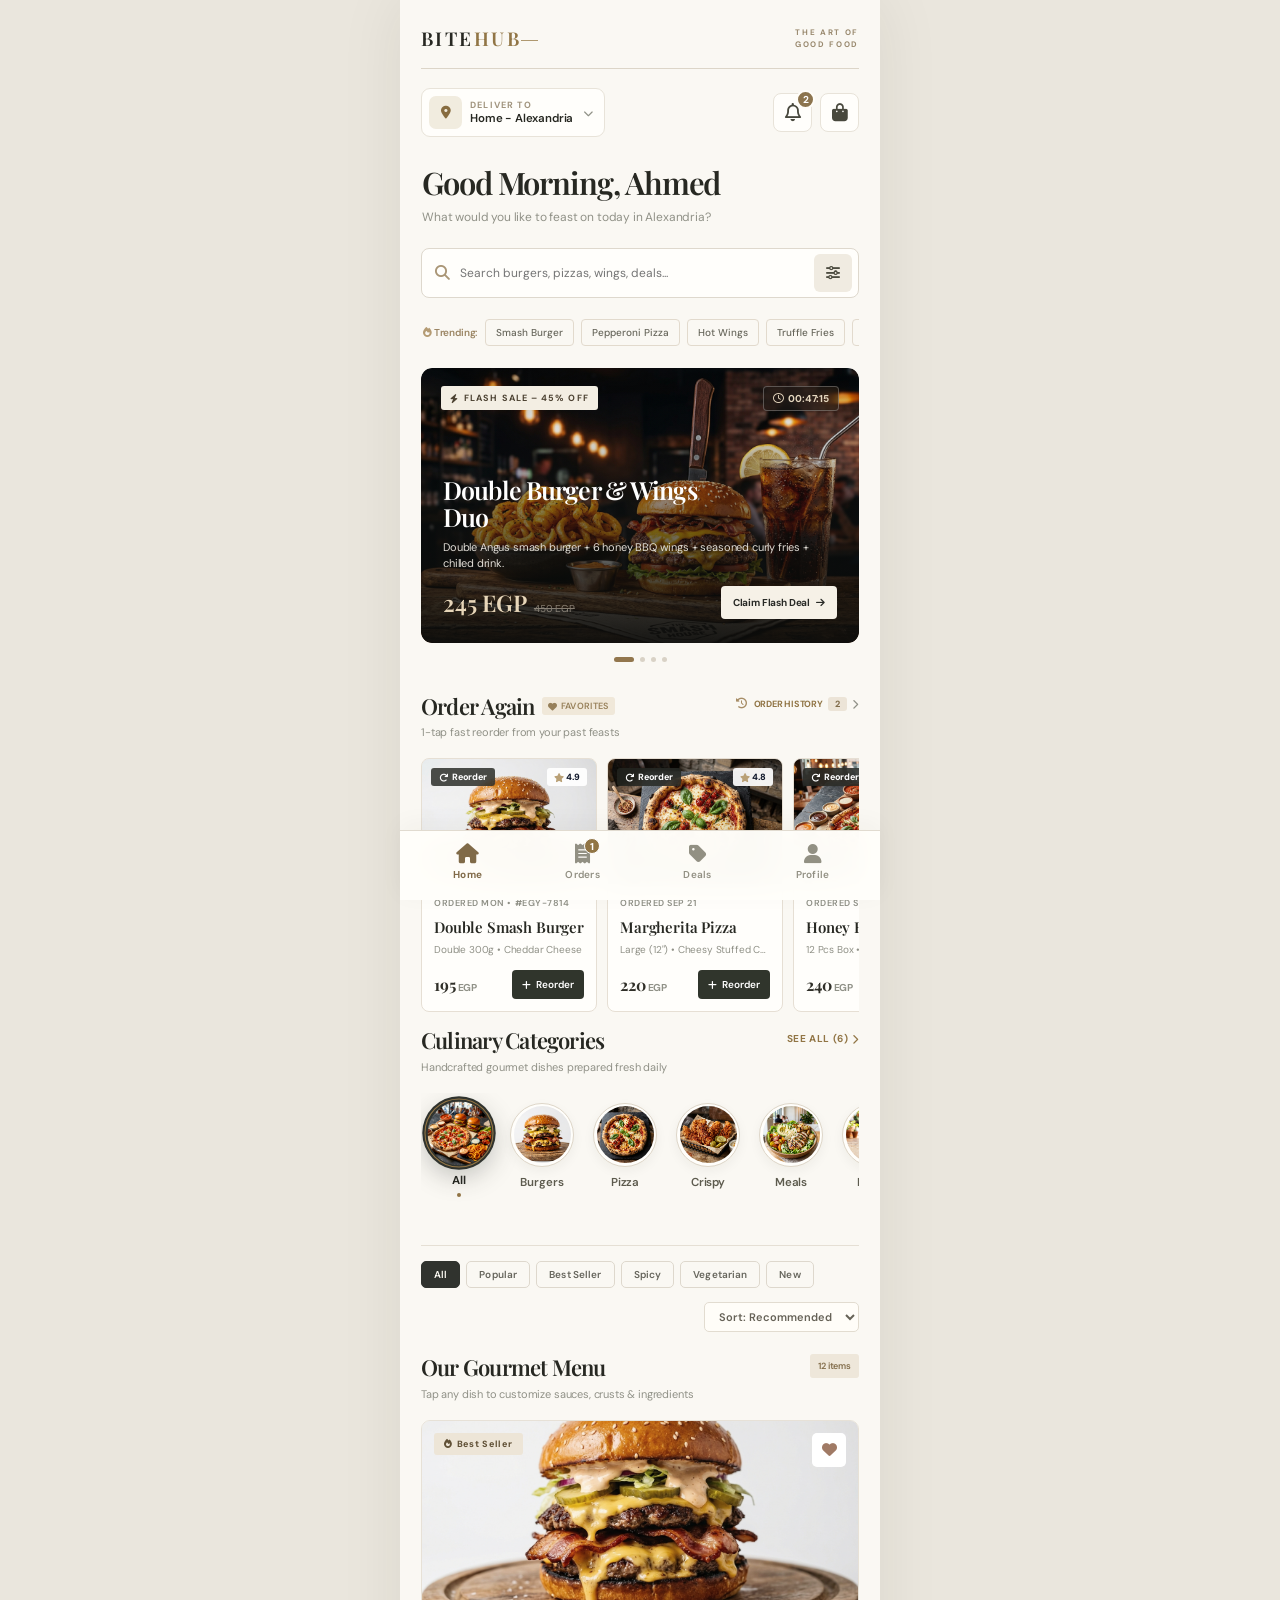
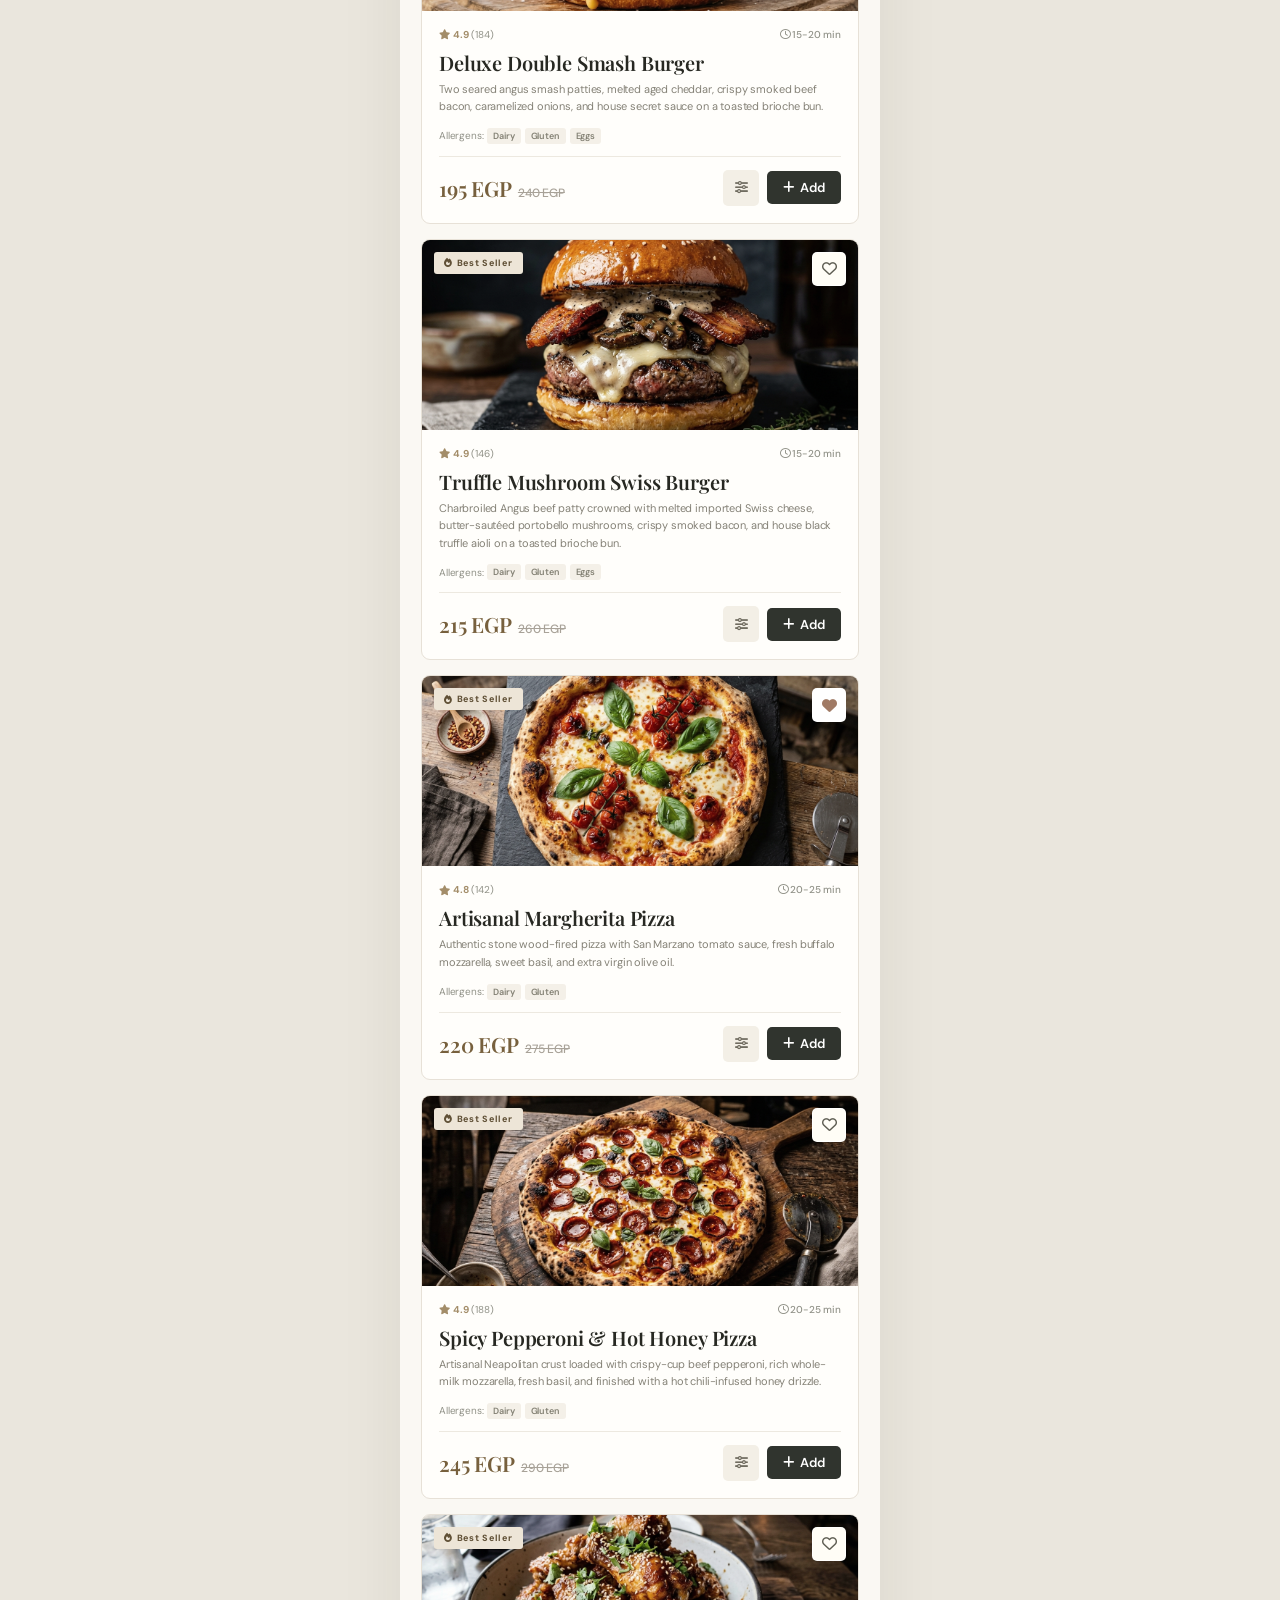
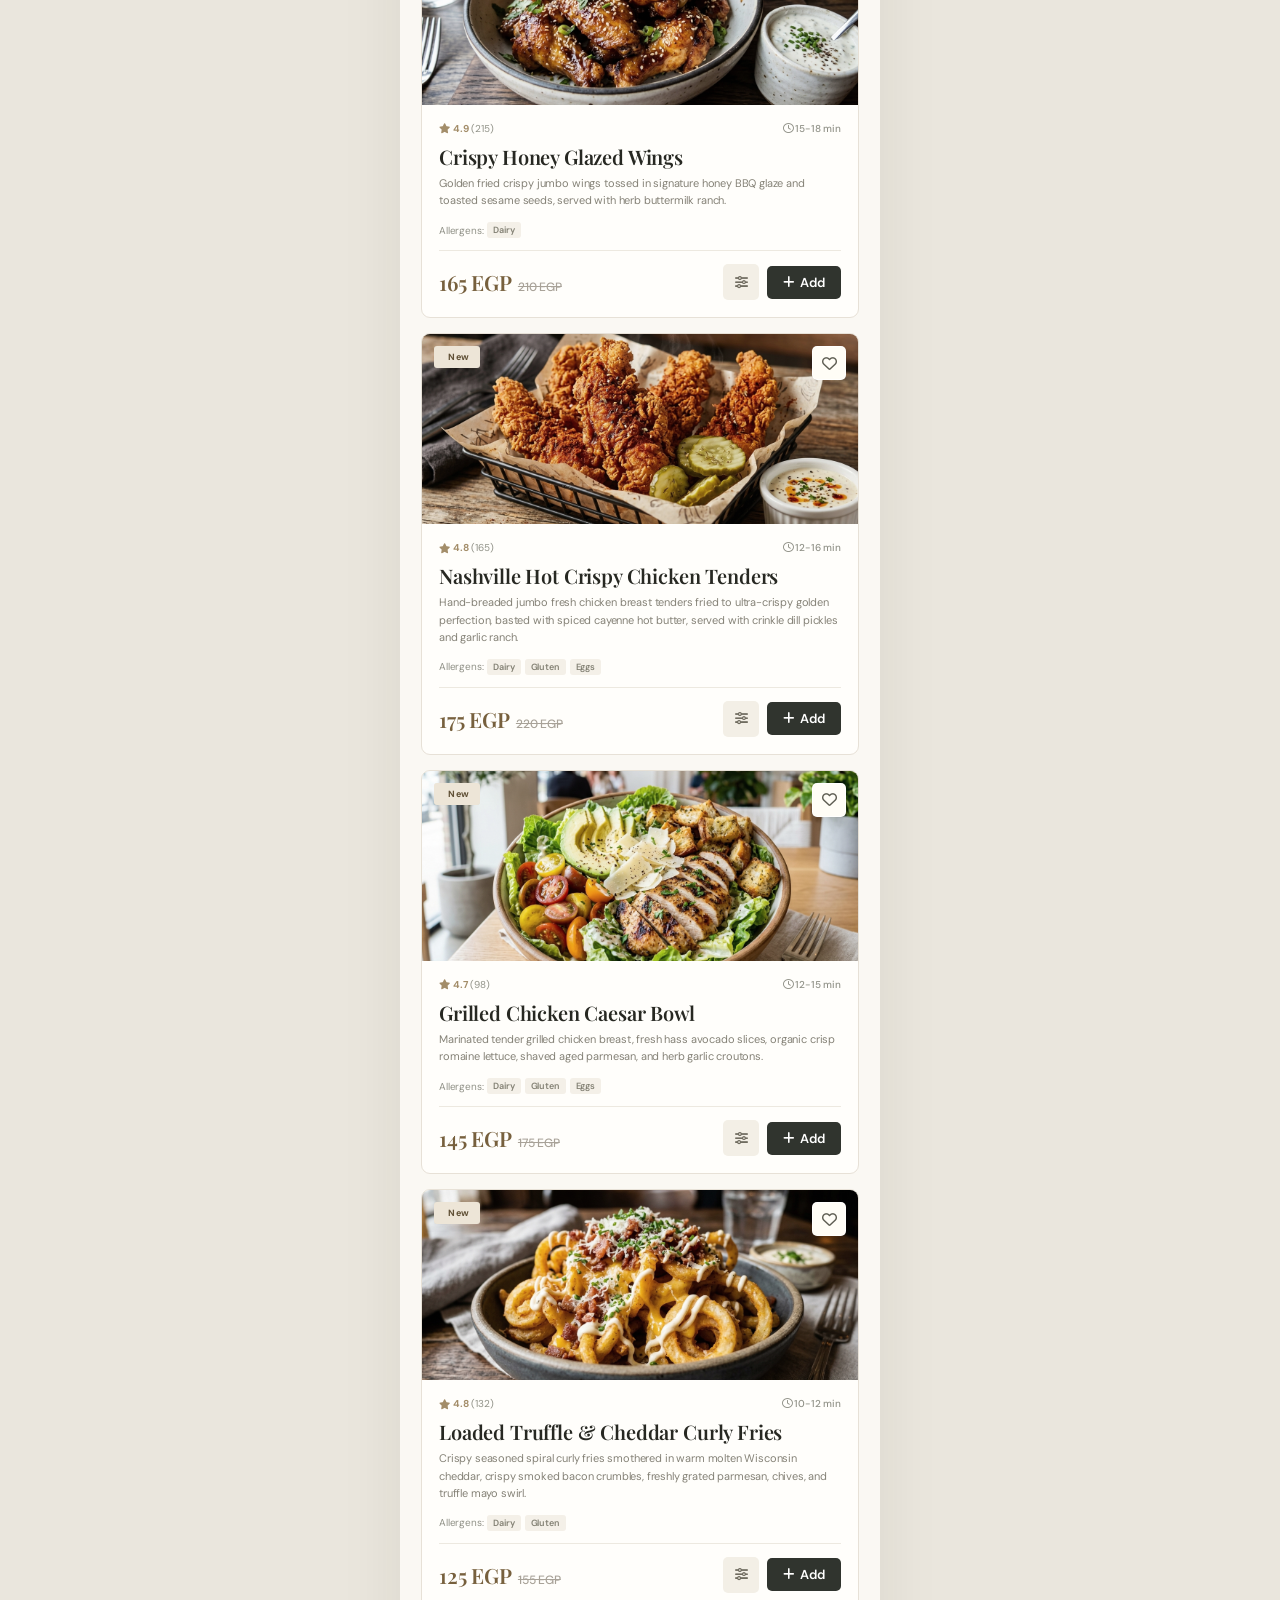
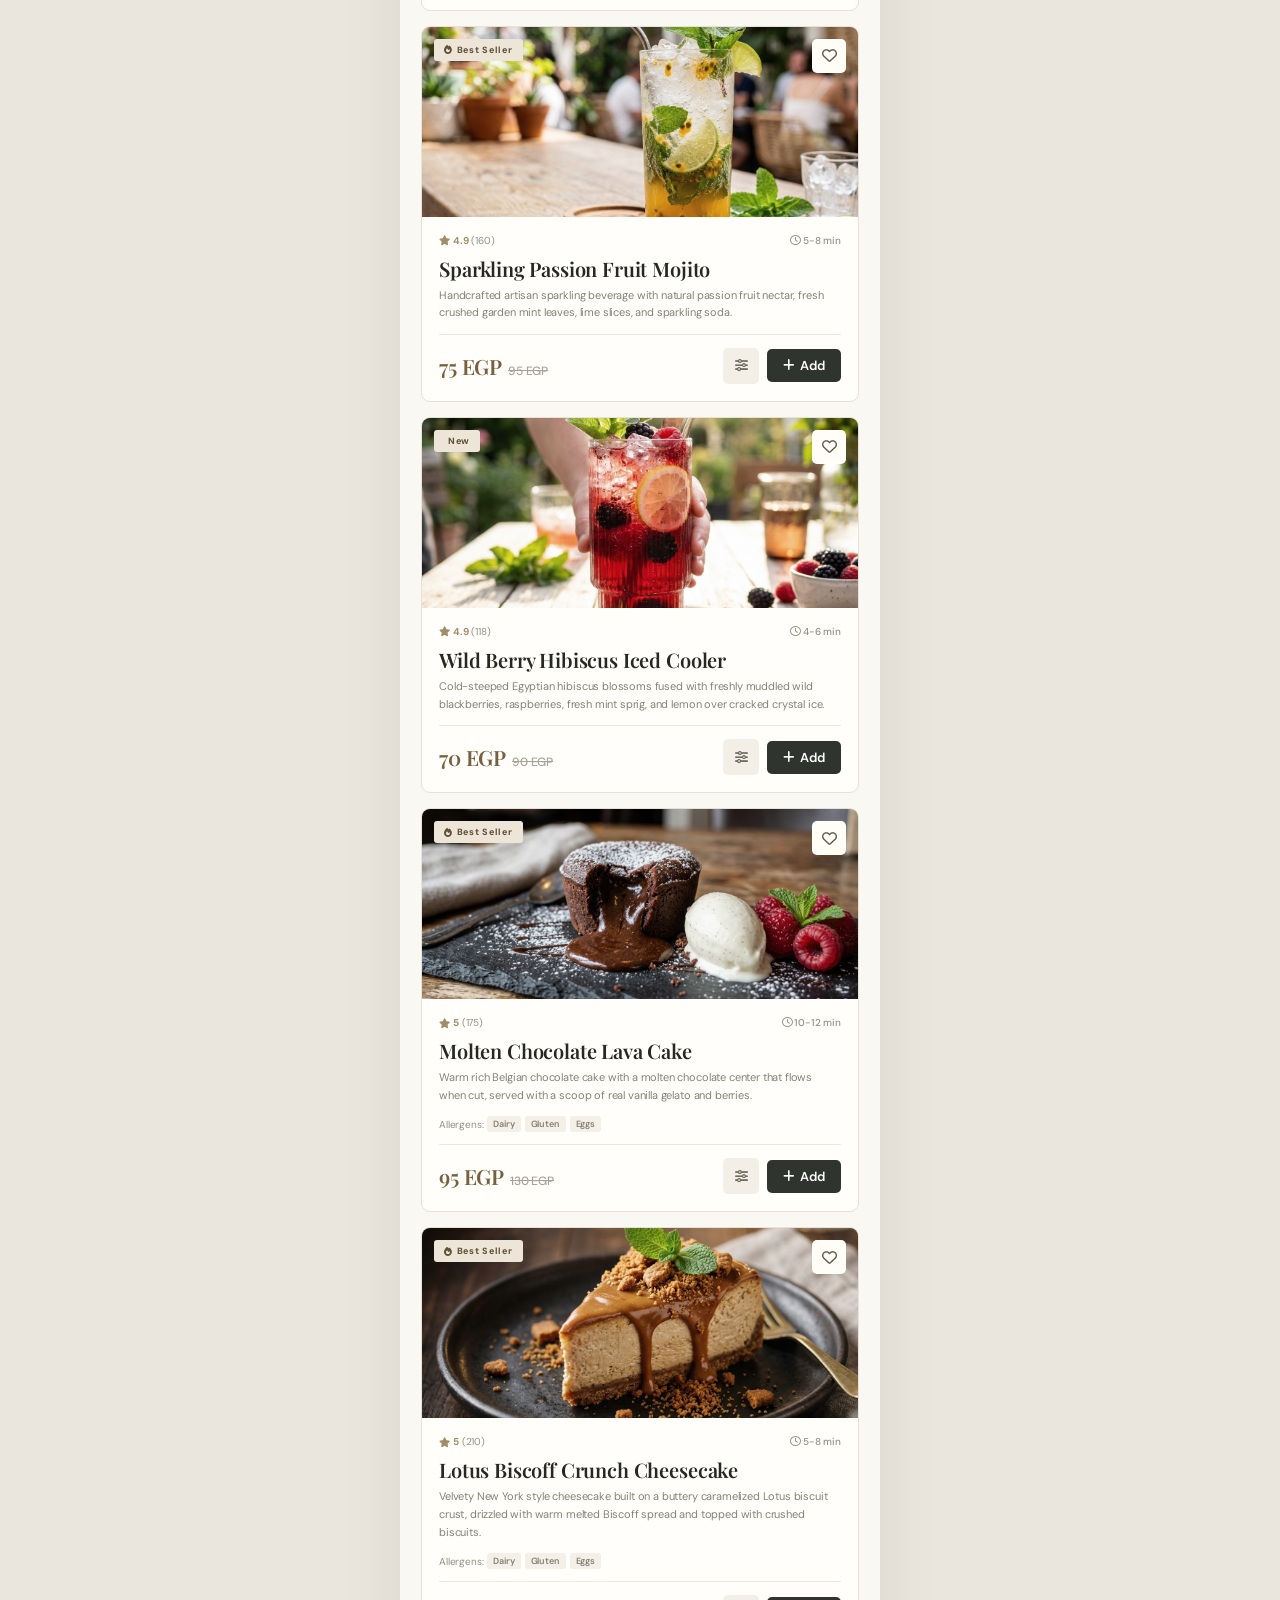
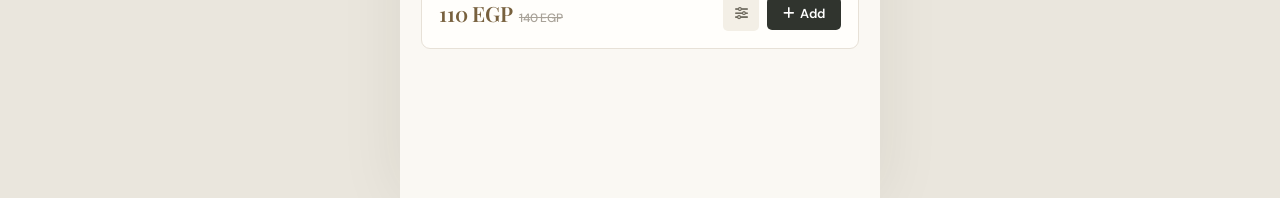
==== commit 525a199f: "feat: style culinary categories system and add version query to luxe.css" ====
--- a/index.html
+++ b/index.html
@@ -16,7 +16,7 @@
   <link href="https://fonts.googleapis.com/css2?family=Inter:wght@400;500;600;700;800&family=Outfit:wght@500;600;700;800;900&display=swap" rel="stylesheet">
 
   <link rel="stylesheet" href="style.css" />
-  <link rel="stylesheet" href="luxe.css" />
+  <link rel="stylesheet" href="luxe.css?v=5" />
 
   <!-- FontAwesome Icons -->
   <link
@@ -428,31 +428,45 @@
       </div>
       <div class="categories-modern-scroller" id="categoryChips">
         <button class="category-modern-card active" data-category="all" aria-label="All Categories">
-          <div class="category-icon-squircle all"><i class="fa-solid fa-border-all"></i></div>
+          <div class="category-icon-squircle all">
+            <img src="images/deal_combo.jpg" alt="All Menu" class="category-circle-img" />
+          </div>
           <span class="category-modern-label">All</span>
         </button>
         <button class="category-modern-card" data-category="burgers" aria-label="Burgers">
-          <div class="category-icon-squircle burgers"><i class="fa-solid fa-burger"></i></div>
+          <div class="category-icon-squircle burgers">
+            <img src="images/burger.jpg" alt="Burgers" class="category-circle-img" />
+          </div>
           <span class="category-modern-label">Burgers</span>
         </button>
         <button class="category-modern-card" data-category="pizza" aria-label="Pizza">
-          <div class="category-icon-squircle pizza"><i class="fa-solid fa-pizza-slice"></i></div>
+          <div class="category-icon-squircle pizza">
+            <img src="images/pizza.jpg" alt="Pizza" class="category-circle-img" />
+          </div>
           <span class="category-modern-label">Pizza</span>
         </button>
         <button class="category-modern-card" data-category="chicken" aria-label="Chicken">
-          <div class="category-icon-squircle chicken"><i class="fa-solid fa-drumstick-bite"></i></div>
+          <div class="category-icon-squircle chicken">
+            <img src="images/chicken_tenders.jpg" alt="Crispy" class="category-circle-img" />
+          </div>
           <span class="category-modern-label">Crispy</span>
         </button>
         <button class="category-modern-card" data-category="meals" aria-label="Meals">
-          <div class="category-icon-squircle meals"><i class="fa-solid fa-bowl-rice"></i></div>
+          <div class="category-icon-squircle meals">
+            <img src="images/salad.jpg" alt="Meals" class="category-circle-img" />
+          </div>
           <span class="category-modern-label">Meals</span>
         </button>
         <button class="category-modern-card" data-category="drinks" aria-label="Drinks">
-          <div class="category-icon-squircle drinks"><i class="fa-solid fa-wine-glass"></i></div>
+          <div class="category-icon-squircle drinks">
+            <img src="images/drinks.jpg" alt="Drinks" class="category-circle-img" />
+          </div>
           <span class="category-modern-label">Drinks</span>
         </button>
         <button class="category-modern-card" data-category="desserts" aria-label="Desserts">
-          <div class="category-icon-squircle desserts"><i class="fa-solid fa-cake-candles"></i></div>
+          <div class="category-icon-squircle desserts">
+            <img src="images/dessert.jpg" alt="Desserts" class="category-circle-img" />
+          </div>
           <span class="category-modern-label">Desserts</span>
         </button>
       </div>
@@ -510,13 +524,35 @@
           <h3 id="allCatModalTitle">All Food Categories</h3>
           <button onclick="closeAllCategoriesModal()"><i class="fa-solid fa-xmark"></i></button>
         </div>
+        <button class="all-cat-all-btn" id="allCatFullMenuBtn" data-category="all" onclick="selectModalCategory('all')">
+          <div class="cat-modal-thumb-box"><img src="images/deal_combo.jpg" alt="All Menu" /></div>
+          <span class="cat-modal-name">View Complete Menu (All Dishes)</span>
+        </button>
         <div class="all-cat-grid">
-          <div class="cat-modal-item" onclick="selectModalCategory('pizza')"><span><i class="fa-solid fa-pizza-slice"></i></span><strong class="cat-modal-name">Pizza</strong></div>
-          <div class="cat-modal-item" onclick="selectModalCategory('burgers')"><span><i class="fa-solid fa-burger"></i></span><strong class="cat-modal-name">Burgers</strong></div>
-          <div class="cat-modal-item" onclick="selectModalCategory('chicken')"><span><i class="fa-solid fa-drumstick-bite"></i></span><strong class="cat-modal-name">Chicken & Wings</strong></div>
-          <div class="cat-modal-item" onclick="selectModalCategory('meals')"><span><i class="fa-solid fa-bowl-rice"></i></span><strong class="cat-modal-name">Bowls & Meals</strong></div>
-          <div class="cat-modal-item" onclick="selectModalCategory('drinks')"><span><i class="fa-solid fa-wine-glass"></i></span><strong class="cat-modal-name">Artisan Drinks</strong></div>
-          <div class="cat-modal-item" onclick="selectModalCategory('desserts')"><span><i class="fa-solid fa-cake-candles"></i></span><strong class="cat-modal-name">Desserts</strong></div>
+          <div class="cat-modal-item" data-category="burgers" onclick="selectModalCategory('burgers')">
+            <div class="cat-modal-thumb-box"><img src="images/burger.jpg" alt="Burgers" /></div>
+            <strong class="cat-modal-name">Burgers</strong>
+          </div>
+          <div class="cat-modal-item" data-category="pizza" onclick="selectModalCategory('pizza')">
+            <div class="cat-modal-thumb-box"><img src="images/pizza.jpg" alt="Pizza" /></div>
+            <strong class="cat-modal-name">Pizza</strong>
+          </div>
+          <div class="cat-modal-item" data-category="chicken" onclick="selectModalCategory('chicken')">
+            <div class="cat-modal-thumb-box"><img src="images/chicken_tenders.jpg" alt="Chicken & Wings" /></div>
+            <strong class="cat-modal-name">Chicken & Wings</strong>
+          </div>
+          <div class="cat-modal-item" data-category="meals" onclick="selectModalCategory('meals')">
+            <div class="cat-modal-thumb-box"><img src="images/salad.jpg" alt="Bowls & Meals" /></div>
+            <strong class="cat-modal-name">Bowls & Meals</strong>
+          </div>
+          <div class="cat-modal-item" data-category="drinks" onclick="selectModalCategory('drinks')">
+            <div class="cat-modal-thumb-box"><img src="images/drinks.jpg" alt="Artisan Drinks" /></div>
+            <strong class="cat-modal-name">Artisan Drinks</strong>
+          </div>
+          <div class="cat-modal-item" data-category="desserts" onclick="selectModalCategory('desserts')">
+            <div class="cat-modal-thumb-box"><img src="images/dessert.jpg" alt="Desserts" /></div>
+            <strong class="cat-modal-name">Desserts</strong>
+          </div>
         </div>
       </div>
     </div>
@@ -741,6 +777,7 @@
       const modalTitle = document.getElementById('allCatModalTitle');
       if (modalTitle) modalTitle.textContent = 'جميع أقسام الطعام';
       const modalMap = {
+        'all': 'جميع الأطباق',
         'pizza': 'بيتزا إيطالية',
         'burgers': 'برجر جورميه',
         'chicken': 'دجاج وأجنحة',
@@ -1115,6 +1152,13 @@
     }
 
     function openAllCategoriesModal() {
+      const allBtn = document.getElementById('allCatFullMenuBtn');
+      if (allBtn) {
+        allBtn.classList.toggle('active', currentCategory === 'all');
+      }
+      document.querySelectorAll('.cat-modal-item').forEach(item => {
+        item.classList.toggle('active', item.getAttribute('data-category') === currentCategory);
+      });
       document.getElementById('allCategoriesModal')?.classList.add('open');
     }
 
--- a/luxe.css
+++ b/luxe.css
@@ -143,9 +143,317 @@
 .filter-tag-pill.active,.deal-pill.active,.category-chip.active { background: #30332e; border-color: #30332e; color: #fdfbf4; box-shadow: none; }
 .filter-tag-pill:hover,.deal-pill:hover,.category-chip:hover { border-color: #978366; color: #6b573b; box-shadow: none; transform: none; }
 .sort-selector-wrapper select { background: #fffdf8; border: 1px solid #e2dcd0; border-radius: 5px; color: #666257; }
-.category-modern-card { background: #fffefb; border: 1px solid #e6e0d4; box-shadow: none; border-radius: 8px; }
-.category-modern-card.active { border-color: #927d5d; background: #f5f0e6; box-shadow: none; }
-.category-modern-label { color: #36392f; font-weight: 600; }
+/* ==========================================================================
+   Culinary Categories — Gourmet Photography Circles (Maison Gastronomy)
+   ========================================================================== */
+.categories-modern-scroller {
+  display: flex;
+  gap: 15px;
+  overflow-x: auto;
+  padding: 8px 4px 18px;
+  scrollbar-width: none;
+  -webkit-overflow-scrolling: touch;
+}
+.categories-modern-scroller::-webkit-scrollbar {
+  display: none;
+}
+
+/* Category Card Button Wrapper */
+.category-modern-card {
+  display: flex !important;
+  flex-direction: column !important;
+  align-items: center !important;
+  gap: 7px !important;
+  background: transparent !important;
+  border: none !important;
+  box-shadow: none !important;
+  border-radius: 0 !important;
+  cursor: pointer;
+  flex-shrink: 0;
+  transition: transform 0.25s cubic-bezier(0.25, 1, 0.5, 1) !important;
+  outline: none;
+  width: 68px !important;
+  min-height: auto !important;
+  text-align: center;
+  position: relative;
+  padding: 2px 2px 4px !important;
+  -webkit-tap-highlight-color: transparent;
+}
+
+/* The Circular Photo Frame — Bezel Ring */
+.category-icon-squircle {
+  width: 64px !important;
+  height: 64px !important;
+  border-radius: 50% !important;
+  display: flex !important;
+  align-items: center !important;
+  justify-content: center !important;
+  padding: 2.5px !important;
+  background: #fffefb !important;
+  border: 1.5px solid #ded6c8 !important;
+  box-shadow: 0 4px 12px rgba(36, 35, 26, 0.05) !important;
+  transition: all 0.28s cubic-bezier(0.25, 1, 0.5, 1) !important;
+  position: relative;
+  overflow: hidden !important;
+}
+
+.category-circle-img {
+  width: 100% !important;
+  height: 100% !important;
+  border-radius: 50% !important;
+  object-fit: cover !important;
+  display: block !important;
+  transition: transform 0.35s cubic-bezier(0.25, 1, 0.5, 1), filter 0.3s ease !important;
+  filter: saturate(0.95) contrast(1.02) !important;
+}
+
+/* Hover: subtle lift, gold bezel glow, & gentle image zoom */
+.category-modern-card:hover {
+  transform: translateY(-3px) !important;
+}
+
+.category-modern-card:hover .category-icon-squircle {
+  border-color: #bfa77e !important;
+  box-shadow: 0 8px 20px rgba(145, 117, 69, 0.16) !important;
+}
+
+.category-modern-card:hover .category-circle-img {
+  transform: scale(1.08) !important;
+}
+
+/* Active State — Bezel Ring in Antique Brass with Charcoal Ink Ring Halo */
+.category-modern-card.active {
+  background: transparent !important;
+  border: none !important;
+  box-shadow: none !important;
+  transform: translateY(-2px) !important;
+}
+
+.category-modern-card.active .category-icon-squircle {
+  border-color: #927545 !important;
+  background: #30332e !important;
+  box-shadow: 0 0 0 2px #30332e, 0 8px 24px rgba(48, 51, 46, 0.28) !important;
+}
+
+.category-modern-card.active .category-circle-img {
+  transform: scale(1.04) !important;
+  filter: saturate(1.08) contrast(1.05) !important;
+}
+
+/* Category Label — Classic Editorial Typography */
+.category-modern-label {
+  font-family: var(--font-body);
+  font-size: 11.5px !important;
+  font-weight: 600 !important;
+  color: #5d5b4e !important;
+  letter-spacing: -0.01em !important;
+  text-transform: none !important;
+  white-space: nowrap !important;
+  transition: color 0.2s ease, font-weight 0.2s ease !important;
+  margin-top: 1px !important;
+}
+
+.category-modern-card:hover .category-modern-label {
+  color: #272822 !important;
+}
+
+.category-modern-card.active .category-modern-label {
+  color: #272822 !important;
+  font-weight: 700 !important;
+}
+
+/* Active Indicator Pip below label */
+.category-modern-card.active::after {
+  content: '';
+  width: 4px;
+  height: 4px;
+  border-radius: 50%;
+  background: #927545;
+  margin-top: -2px;
+}
+
+/* ==========================================================================
+   All Categories Modal — Gourmet Photography Circles
+   ========================================================================== */
+.all-categories-modal {
+  background: rgba(30, 32, 28, 0.45) !important;
+  backdrop-filter: blur(6px) !important;
+  -webkit-backdrop-filter: blur(6px) !important;
+}
+
+.all-cat-card {
+  background: #faf8f3 !important;
+  border: 1px solid #ded8cd !important;
+  border-radius: 12px !important;
+  box-shadow: 0 16px 40px rgba(36, 35, 26, 0.14) !important;
+  padding: 22px 20px 24px !important;
+}
+
+.all-cat-header {
+  border-bottom: 1px solid #eae4d8 !important;
+  padding-bottom: 14px !important;
+  margin-bottom: 16px !important;
+}
+
+.all-cat-header h3 {
+  font-family: var(--font-display) !important;
+  font-size: 20px !important;
+  font-weight: 600 !important;
+  color: #272822 !important;
+}
+
+.all-cat-header button {
+  background: #f2ede4 !important;
+  border: 1px solid #e2dad0 !important;
+  border-radius: 6px !important;
+  width: 32px !important;
+  height: 32px !important;
+  color: #55534b !important;
+  display: flex !important;
+  align-items: center !important;
+  justify-content: center !important;
+  cursor: pointer !important;
+  transition: all 0.2s ease !important;
+}
+
+.all-cat-header button:hover {
+  background: #30332e !important;
+  border-color: #30332e !important;
+  color: #fffdf7 !important;
+}
+
+.all-cat-all-btn {
+  display: flex !important;
+  align-items: center !important;
+  gap: 12px !important;
+  width: 100% !important;
+  padding: 9px 14px !important;
+  margin-bottom: 14px !important;
+  background: #fffefb !important;
+  border: 1px solid #ded8cd !important;
+  border-radius: 10px !important;
+  font-size: 12px !important;
+  font-weight: 600 !important;
+  color: #36372f !important;
+  cursor: pointer !important;
+  transition: all 0.22s cubic-bezier(0.25, 1, 0.5, 1) !important;
+  box-shadow: 0 2px 8px rgba(36, 35, 26, 0.03) !important;
+}
+
+.all-cat-all-btn .cat-modal-thumb-box {
+  width: 36px;
+  height: 36px;
+  border-radius: 50%;
+  border: 1.5px solid #ded6c8;
+  padding: 1.5px;
+  background: #fff;
+  flex-shrink: 0;
+  overflow: hidden;
+}
+
+.all-cat-all-btn .cat-modal-thumb-box img {
+  width: 100%;
+  height: 100%;
+  border-radius: 50%;
+  object-fit: cover;
+  display: block;
+}
+
+.all-cat-all-btn:hover {
+  border-color: #bfa77e !important;
+  background: #faf6ee !important;
+  transform: translateY(-1px) !important;
+  box-shadow: 0 6px 18px rgba(70, 55, 30, 0.08) !important;
+}
+
+.all-cat-all-btn.active {
+  background: #30332e !important;
+  border-color: #30332e !important;
+  color: #fffdf7 !important;
+}
+
+.all-cat-all-btn.active .cat-modal-thumb-box {
+  border-color: #927545;
+}
+
+.all-cat-grid {
+  display: grid !important;
+  grid-template-columns: repeat(3, 1fr) !important;
+  gap: 12px !important;
+}
+
+.cat-modal-item {
+  background: #fffefb !important;
+  border: 1px solid #ded8cd !important;
+  border-radius: 10px !important;
+  padding: 14px 6px 12px !important;
+  text-align: center !important;
+  cursor: pointer !important;
+  transition: all 0.22s cubic-bezier(0.25, 1, 0.5, 1) !important;
+  box-shadow: 0 2px 8px rgba(36, 35, 26, 0.03) !important;
+  display: flex !important;
+  flex-direction: column !important;
+  align-items: center !important;
+  gap: 8px !important;
+}
+
+.cat-modal-thumb-box {
+  width: 48px;
+  height: 48px;
+  border-radius: 50%;
+  border: 1.5px solid #ded6c8;
+  padding: 2px;
+  background: #fff;
+  overflow: hidden;
+  display: flex;
+  align-items: center;
+  justify-content: center;
+  transition: border-color 0.2s ease, transform 0.2s ease;
+}
+
+.cat-modal-thumb-box img {
+  width: 100%;
+  height: 100%;
+  border-radius: 50%;
+  object-fit: cover;
+  display: block;
+  transition: transform 0.25s ease;
+}
+
+.cat-modal-item strong {
+  font-size: 11px !important;
+  font-weight: 600 !important;
+  color: #36372f !important;
+  line-height: 1.25 !important;
+}
+
+.cat-modal-item:hover {
+  background: #faf6ee !important;
+  border-color: #bfa77e !important;
+  transform: translateY(-2px) !important;
+  box-shadow: 0 8px 20px rgba(70, 55, 30, 0.09) !important;
+}
+
+.cat-modal-item:hover .cat-modal-thumb-box {
+  border-color: #bfa77e;
+  transform: scale(1.05);
+}
+
+.cat-modal-item.active {
+  background: #30332e !important;
+  border-color: #30332e !important;
+  box-shadow: 0 8px 22px rgba(48, 51, 46, 0.25) !important;
+}
+
+.cat-modal-item.active .cat-modal-thumb-box {
+  border-color: #927545;
+}
+
+.cat-modal-item.active strong {
+  color: #fffdf7 !important;
+  font-weight: 700 !important;
+}
+
 
 /* Product discovery: images dominate, details are quietly composed */
 .products-grid { gap: 15px; }
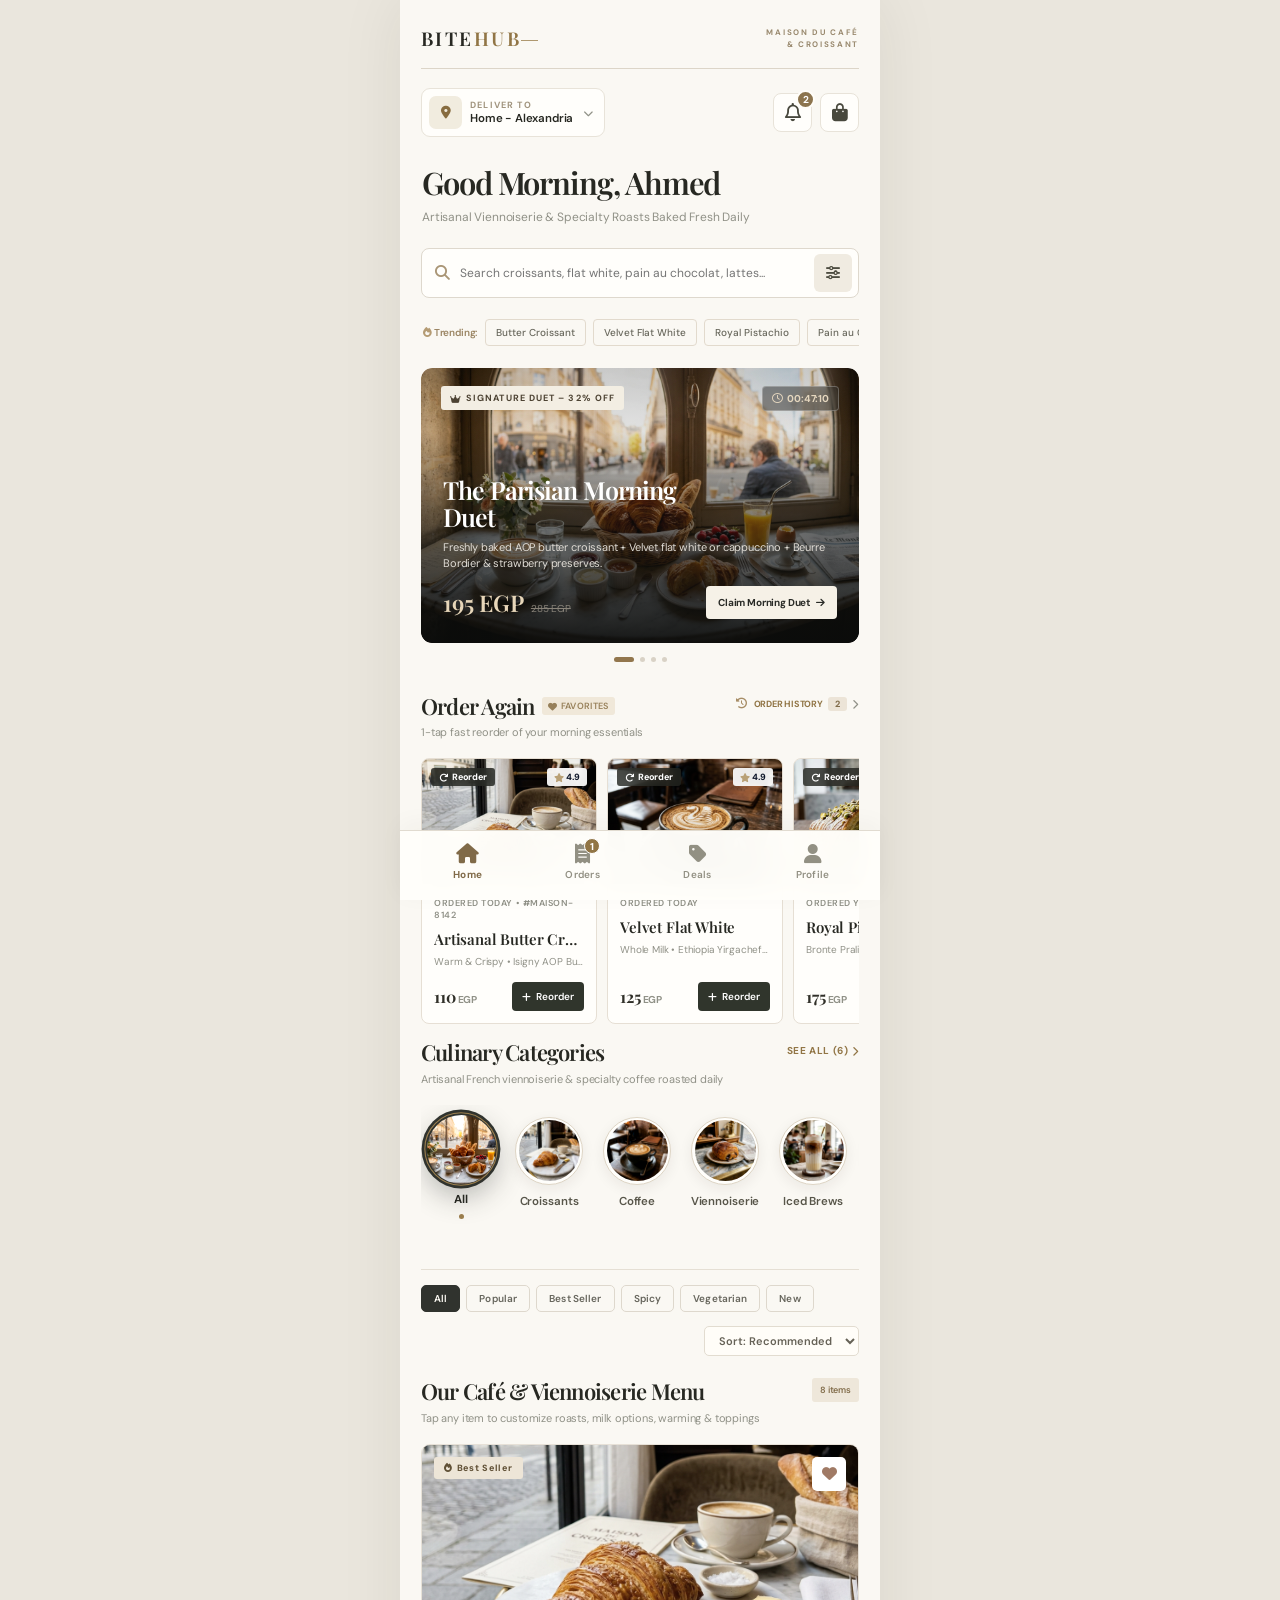
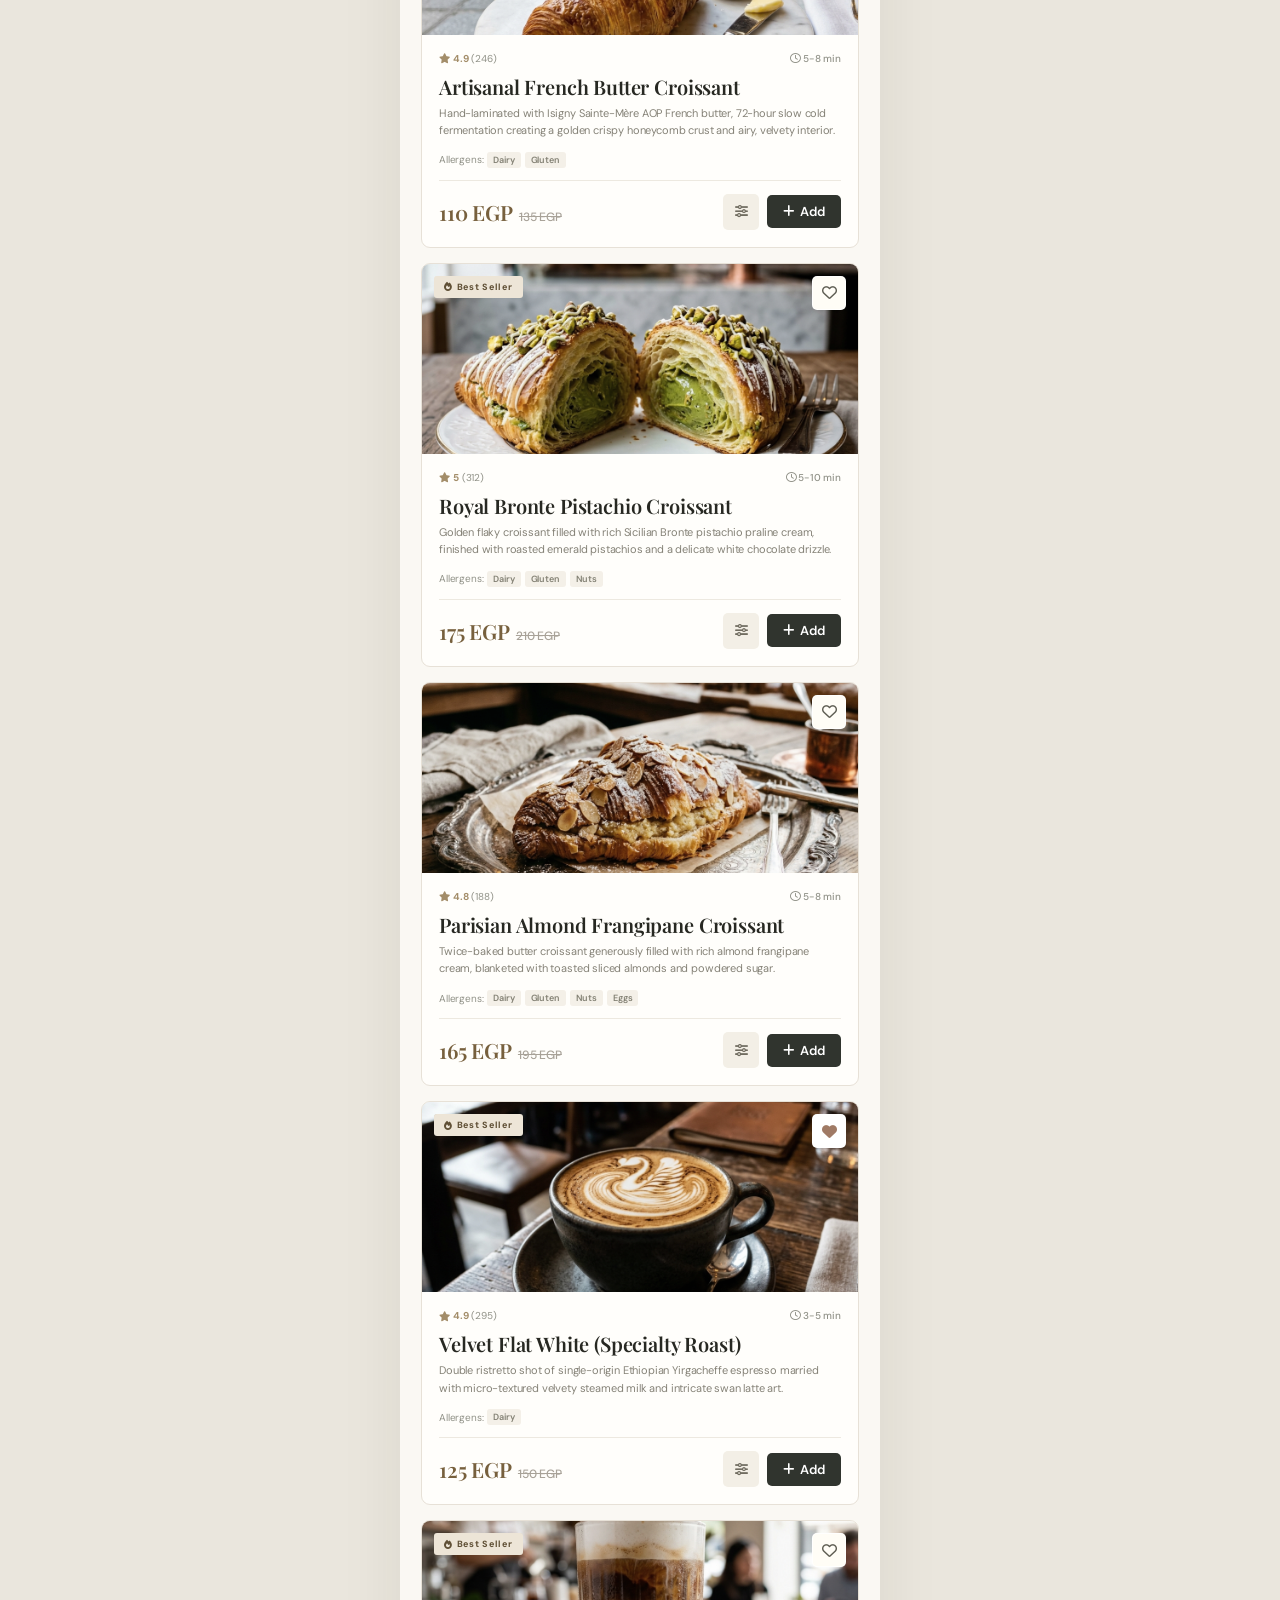
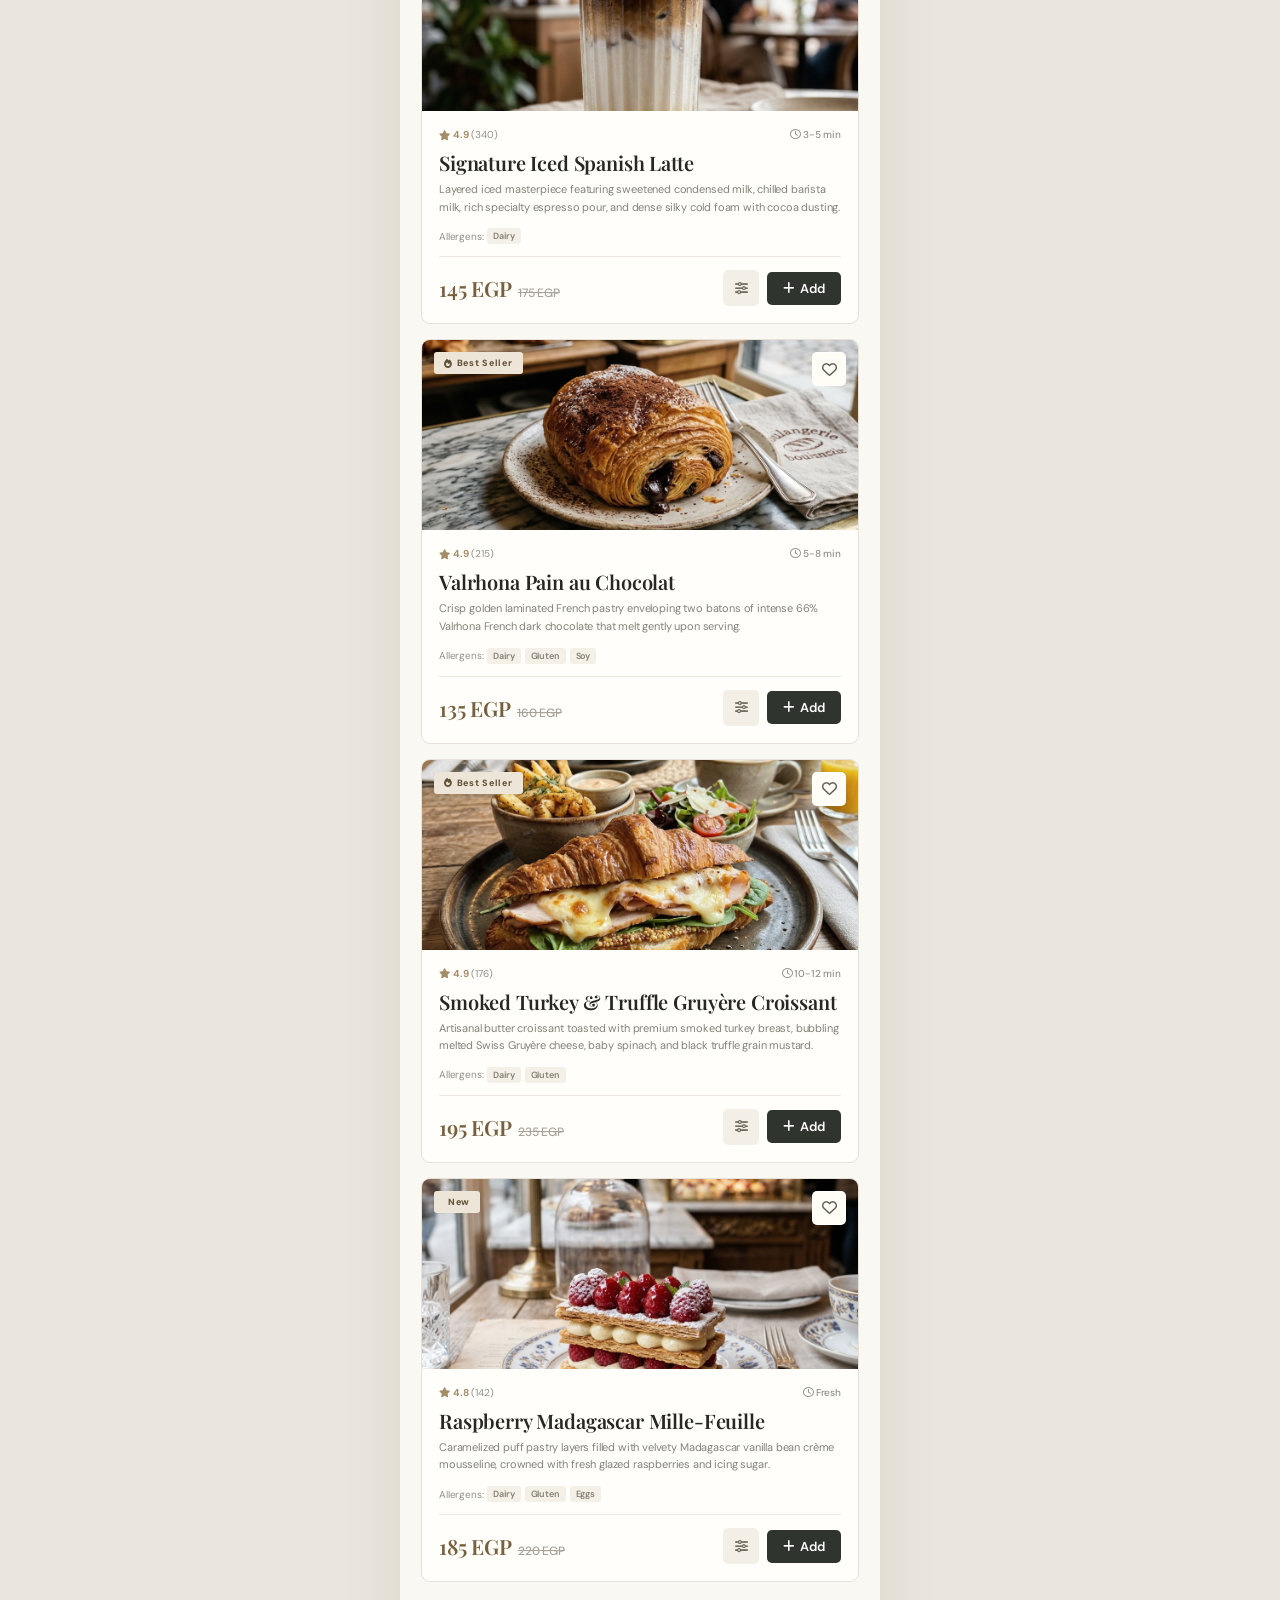
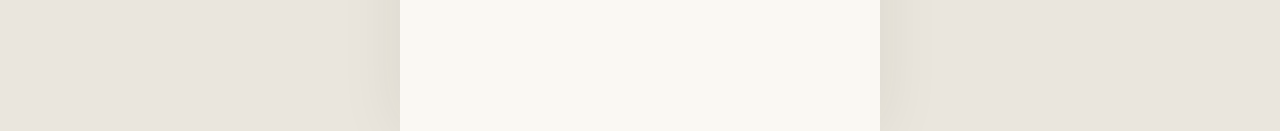
==== commit c5986eeb: "feat: rebrand site to BiteHub Maison with artisanal cafe and viennoiserie theme and assets" ====
--- a/index.html
+++ b/index.html
@@ -3,7 +3,7 @@
 <head>
   <meta charset="UTF-8" />
   <meta name="viewport" content="width=device-width, initial-scale=1.0" />
-  <title>BiteHub - Fast, Fresh Food Ordering & Deals (EGP)</title>
+  <title>BiteHub Maison - Artisanal Café & Viennoiserie (EGP)</title>
 
   <!-- Favicon & App Icons -->
   <link rel="icon" type="image/svg+xml" href="images/favicon.svg" />
@@ -16,7 +16,7 @@
   <link href="https://fonts.googleapis.com/css2?family=Inter:wght@400;500;600;700;800&family=Outfit:wght@500;600;700;800;900&display=swap" rel="stylesheet">
 
   <link rel="stylesheet" href="style.css" />
-  <link rel="stylesheet" href="luxe.css?v=5" />
+  <link rel="stylesheet" href="luxe.css?v=6" />
 
   <!-- FontAwesome Icons -->
   <link
@@ -28,7 +28,7 @@
 <body>
 
   <main class="app home-app">
-    <div class="luxe-wordmark" aria-label="BiteHub Maison edition"><strong>BITE<span>HUB</span><span class="wordmark-stem"></span></strong><small>THE ART OF<br>GOOD FOOD</small></div>
+    <div class="luxe-wordmark" aria-label="BiteHub Maison edition"><strong>BITE<span>HUB</span><span class="wordmark-stem"></span></strong><small>MAISON DU CAFÉ<br>& CROISSANT</small></div>
 
     <!-- 1. LOCATION ON LEFT & ICONS ON RIGHT -->
     <header class="home-top-bar">
@@ -62,7 +62,7 @@
     <!-- 2. NAME & WELCOME -->
     <section class="home-welcome-box">
       <h1 class="dynamic-user-greeting">Good Morning, Ahmed</h1>
-      <p class="greeting-subtitle">What would you like to feast on today in Alexandria?</p>
+      <p class="greeting-subtitle">Artisanal Viennoiserie & Specialty Roasts Baked Fresh Daily</p>
     </section>
 
     <!-- 3. SEARCH -->
@@ -72,7 +72,7 @@
         <input
           type="text"
           id="searchInput"
-          placeholder="Search burgers, pizzas, wings, deals..."
+          placeholder="Search croissants, flat white, pain au chocolat, lattes..."
           autocomplete="off"
         />
         <button class="clear-search-btn" id="clearSearchBtn" aria-label="Clear search" style="display: none;">
@@ -89,12 +89,13 @@
       <!-- Quick Suggested Searches -->
       <div class="search-suggestions" id="searchSuggestions">
         <span class="suggest-label" id="suggestLabel"><i class="fa-solid fa-fire"></i> <span id="trendingLabelText">Trending:</span></span>
-        <button class="suggest-pill" data-tag-en="Smash Burger" data-tag-ar="سماش برجر" onclick="applySearchTag(this)">Smash Burger</button>
-        <button class="suggest-pill" data-tag-en="Pepperoni Pizza" data-tag-ar="بيتزا بيبيروني" onclick="applySearchTag(this)">Pepperoni Pizza</button>
-        <button class="suggest-pill" data-tag-en="Hot Wings" data-tag-ar="أجنحة دجاج" onclick="applySearchTag(this)">Hot Wings</button>
-        <button class="suggest-pill" data-tag-en="Truffle Fries" data-tag-ar="بطاطس بالكمأة" onclick="applySearchTag(this)">Truffle Fries</button>
-        <button class="suggest-pill" data-tag-en="Mojito" data-tag-ar="موهيتو" onclick="applySearchTag(this)">Mojito</button>
-        <button class="suggest-pill" data-tag-en="Lotus Cheesecake" data-tag-ar="تشيز كيك لوتس" onclick="applySearchTag(this)">Lotus Cheesecake</button>
+        <button class="suggest-pill" data-tag-en="Butter Croissant" data-tag-ar="كرواسون زبدة" onclick="applySearchTag(this)">Butter Croissant</button>
+        <button class="suggest-pill" data-tag-en="Velvet Flat White" data-tag-ar="فلات وايت" onclick="applySearchTag(this)">Velvet Flat White</button>
+        <button class="suggest-pill" data-tag-en="Royal Pistachio" data-tag-ar="كرواسون بستاشيو" onclick="applySearchTag(this)">Royal Pistachio</button>
+        <button class="suggest-pill" data-tag-en="Pain au Chocolat" data-tag-ar="بان أو شوكولا" onclick="applySearchTag(this)">Pain au Chocolat</button>
+        <button class="suggest-pill" data-tag-en="Spanish Latte" data-tag-ar="سبانش لاتيه" onclick="applySearchTag(this)">Spanish Latte</button>
+        <button class="suggest-pill" data-tag-en="Savory Croissant" data-tag-ar="كرواسون مالح" onclick="applySearchTag(this)">Savory Croissant</button>
+        <button class="suggest-pill" data-tag-en="Vanilla Mille-Feuille" data-tag-ar="ميل فوي" onclick="applySearchTag(this)">Vanilla Mille-Feuille</button>
       </div>
     </section>
 
@@ -175,100 +176,100 @@
       <div class="home-carousel-wrapper" id="dealsCarouselWrapper">
         <div class="home-carousel-track" id="dealsCarouselTrack">
 
-          <!-- Slide 1: Flash Sale (45% OFF) -->
-          <article class="carousel-slide-item" style="background-image: url('images/banner1.jpg');">
+          <!-- Slide 1: The Parisian Morning Duet (32% OFF) -->
+          <article class="carousel-slide-item" style="background-image: url('images/banner_morning_duo.jpg');">
             <div class="slide-header-badges">
               <span class="slide-main-badge flash">
-                <i class="fa-solid fa-bolt"></i> Flash Sale – 45% OFF
+                <i class="fa-solid fa-crown"></i> Signature Duet – 32% OFF
               </span>
               <span class="slide-timer-chip">
                 <i class="fa-regular fa-clock"></i> <strong class="flash-sale-timer">01:42:35</strong>
               </span>
             </div>
             <div class="slide-body-content">
-              <h3>Double Burger & Wings Duo</h3>
-              <p>Double Angus smash burger + 6 honey BBQ wings + seasoned curly fries + chilled drink.</p>
+              <h3>The Parisian Morning Duet</h3>
+              <p>Freshly baked AOP butter croissant + Velvet flat white or cappuccino + Beurre Bordier & strawberry preserves.</p>
               <div class="slide-footer-row">
                 <div class="slide-price-stack">
-                  <span class="current-val">245 EGP</span>
-                  <span class="original-val">450 EGP</span>
+                  <span class="current-val">195 EGP</span>
+                  <span class="original-val">285 EGP</span>
                 </div>
-                <a href="product-detail.html?deal=deal-flash-smash" class="slide-cta-btn">
-                  <span>Claim Flash Deal</span> <i class="fa-solid fa-arrow-right"></i>
+                <a href="product-detail.html?deal=deal-morning-duo" class="slide-cta-btn">
+                  <span>Claim Morning Duet</span> <i class="fa-solid fa-arrow-right"></i>
                 </a>
               </div>
             </div>
           </article>
 
-          <!-- Slide 2: Deal of the Day (49% OFF) -->
-          <article class="carousel-slide-item" style="background-image: url('images/deal_combo.jpg');">
+          <!-- Slide 2: Roastery Tasting Flight (32% OFF) -->
+          <article class="carousel-slide-item" style="background-image: url('images/banner_tasting_flight.jpg');">
             <div class="slide-header-badges">
               <span class="slide-main-badge day-deal">
-                <i class="fa-solid fa-crown"></i> Deal of the Day – 49% OFF
+                <i class="fa-solid fa-mug-hot"></i> Roastery Flight – 32% OFF
               </span>
               <span class="slide-timer-chip">
                 <i class="fa-solid fa-stopwatch"></i> <strong class="deal-of-day-timer">23h : 59m : 59s</strong>
               </span>
             </div>
             <div class="slide-body-content">
-              <h3>Mega Family Feast Platter</h3>
-              <p>Large Pizza + 2 Angus Burgers + 8 Crispy Wings + Seasoned Fries & 4 Secret Dips + 1.5L Drink.</p>
+              <h3>Specialty Roastery Tasting Flight</h3>
+              <p>Layered Iced Spanish Latte with cold foam + Warm Valrhona Pain au Chocolat + Single-origin espresso tasting.</p>
               <div class="slide-footer-row">
                 <div class="slide-price-stack">
-                  <span class="current-val">420 EGP</span>
-                  <span class="original-val">825 EGP</span>
+                  <span class="current-val">245 EGP</span>
+                  <span class="original-val">360 EGP</span>
                 </div>
-                <a href="product-detail.html?deal=deal-day-combo" class="slide-cta-btn">
-                  <span>Customize & Order</span> <i class="fa-solid fa-arrow-right"></i>
+                <a href="product-detail.html?deal=deal-tasting-flight" class="slide-cta-btn">
+                  <span>Order Flight</span> <i class="fa-solid fa-arrow-right"></i>
                 </a>
               </div>
             </div>
           </article>
 
-          <!-- Slide 3: Duo Italian Feast (46% OFF) -->
-          <article class="carousel-slide-item" style="background-image: url('images/banner2.jpg');">
+          <!-- Slide 3: Royal Pistachio Croissant -->
+          <article class="carousel-slide-item" style="background-image: url('images/croissant_pistachio.jpg');">
             <div class="slide-header-badges">
               <span class="slide-main-badge offer">
-                <i class="fa-solid fa-pizza-slice"></i> Italian Feast – 46% OFF
+                <i class="fa-solid fa-star"></i> Chef's Creation
               </span>
               <span class="slide-timer-chip" style="color: #93c5fd; border-color: rgba(147, 197, 253, 0.4);">
                 <i class="fa-solid fa-fire"></i> Best Seller
               </span>
             </div>
             <div class="slide-body-content">
-              <h3>Duo Pizza & Pasta Feast</h3>
-              <p>Any 2 Large Stone-Oven Pizzas + Fresh Cheesy Garlic Bread + 1L Chilled Beverage.</p>
+              <h3>Royal Bronte Pistachio Croissant</h3>
+              <p>Filled with silky Sicilian Bronte pistachio praline cream, topped with roasted emerald pistachios & white chocolate.</p>
               <div class="slide-footer-row">
                 <div class="slide-price-stack">
-                  <span class="current-val">320 EGP</span>
-                  <span class="original-val">590 EGP</span>
+                  <span class="current-val">175 EGP</span>
+                  <span class="original-val">210 EGP</span>
                 </div>
-                <a href="product-detail.html?deal=deal-pizza-night" class="slide-cta-btn">
-                  <span>Order Feast</span> <i class="fa-solid fa-arrow-right"></i>
+                <a href="product-detail.html?id=croissant-pistachio" class="slide-cta-btn">
+                  <span>Taste Luxury</span> <i class="fa-solid fa-arrow-right"></i>
                 </a>
               </div>
             </div>
           </article>
 
-          <!-- Slide 4: Welcome Promo (50 EGP OFF) -->
-          <article class="carousel-slide-item" style="background-image: url('images/burger.jpg');">
+          <!-- Slide 4: Maison Welcome Promo -->
+          <article class="carousel-slide-item" style="background-image: url('images/croissant_almond.jpg');">
             <div class="slide-header-badges">
               <span class="slide-main-badge offer" style="background: linear-gradient(135deg, #10b981 0%, #059669 100%);">
-                <i class="fa-solid fa-ticket"></i> Promo Voucher
+                <i class="fa-solid fa-ticket"></i> Welcome Voucher
               </span>
               <span class="slide-timer-chip" style="color: #6ee7b7; border-color: rgba(110, 231, 183, 0.4);">
-                Code: WELCOME50
+                Code: MAISON50
               </span>
             </div>
             <div class="slide-body-content">
               <h3>Save 50 EGP on First Order</h3>
-              <p>Apply code WELCOME50 at checkout for an instant 50 EGP discount on orders 250+ EGP!</p>
+              <p>Apply code MAISON50 at checkout for an instant 50 EGP discount on artisan coffee & croissants (min. 200 EGP)!</p>
               <div class="slide-footer-row">
                 <div class="slide-price-stack">
                   <span class="current-val" style="color: #34d399;">50 EGP OFF</span>
-                  <span class="original-val" style="text-decoration:none; opacity:0.9;">Min. 250 EGP</span>
+                  <span class="original-val" style="text-decoration:none; opacity:0.9;">Min. 200 EGP</span>
                 </div>
-                <button onclick="AppState.applyVoucher('WELCOME50')" class="slide-cta-btn" style="border:none; cursor:pointer;">
+                <button onclick="AppState.applyVoucher('MAISON50')" class="slide-cta-btn" style="border:none; cursor:pointer;">
                   <span>Apply Code</span> <i class="fa-solid fa-check"></i>
                 </button>
               </div>
@@ -296,7 +297,7 @@
             <h2>Order Again</h2>
             <span class="oah-fav-badge"><i class="fa-solid fa-heart"></i> Favorites</span>
           </div>
-          <p>1-tap fast reorder from your past feasts</p>
+          <p>1-tap fast reorder of your morning essentials</p>
         </div>
         <a href="orders.html" class="order-history-badge-btn" title="View Full Order History & Receipts">
           <div class="ohb-icon"><i class="fa-solid fa-clock-rotate-left"></i></div>
@@ -309,25 +310,25 @@
       <!-- Modern Visual Cards Scroller -->
       <div class="order-again-scroller-v2" id="orderAgainScroller">
         
-        <!-- Reorder Item 1: Burger -->
+        <!-- Reorder Item 1: Butter Croissant -->
         <article class="reorder-card-item">
           <div class="rc-media-box">
-            <img src="images/burger.jpg" alt="Deluxe Double Smash Burger" />
+            <img src="images/croissant_butter.jpg" alt="Artisanal French Butter Croissant" />
             <div class="rc-media-overlay">
               <span class="rc-tag-reorder"><i class="fa-solid fa-arrow-rotate-right"></i> Reorder</span>
               <span class="rc-tag-rating"><i class="fa-solid fa-star"></i> 4.9</span>
             </div>
           </div>
           <div class="rc-body">
-            <span class="rc-date">Ordered Mon • #EGY-7814</span>
-            <h4 class="rc-title" title="Double Smash Burger">Double Smash Burger</h4>
-            <p class="rc-options">Double 300g • Cheddar Cheese</p>
+            <span class="rc-date">Ordered Today • #MAISON-8142</span>
+            <h4 class="rc-title" title="Artisanal Butter Croissant">Artisanal Butter Croissant</h4>
+            <p class="rc-options">Warm & Crispy • Isigny AOP Butter</p>
             <div class="rc-footer">
               <div class="rc-price-box">
-                <span class="rc-price">195</span>
+                <span class="rc-price">110</span>
                 <span class="rc-curr">EGP</span>
               </div>
-              <button class="rc-reorder-btn" onclick="quickReorderDirect('burger-deluxe')" aria-label="Reorder Double Smash Burger">
+              <button class="rc-reorder-btn" onclick="quickReorderDirect('croissant-butter')" aria-label="Reorder Artisanal Butter Croissant">
                 <i class="fa-solid fa-plus"></i>
                 <span>Reorder</span>
               </button>
@@ -335,25 +336,25 @@
           </div>
         </article>
 
-        <!-- Reorder Item 2: Pizza -->
+        <!-- Reorder Item 2: Flat White -->
         <article class="reorder-card-item">
           <div class="rc-media-box">
-            <img src="images/pizza.jpg" alt="Artisanal Margherita Pizza" />
+            <img src="images/coffee_latte.jpg" alt="Velvet Flat White" />
             <div class="rc-media-overlay">
               <span class="rc-tag-reorder"><i class="fa-solid fa-arrow-rotate-right"></i> Reorder</span>
-              <span class="rc-tag-rating"><i class="fa-solid fa-star"></i> 4.8</span>
+              <span class="rc-tag-rating"><i class="fa-solid fa-star"></i> 4.9</span>
             </div>
           </div>
           <div class="rc-body">
-            <span class="rc-date">Ordered Sep 21</span>
-            <h4 class="rc-title" title="Margherita Pizza">Margherita Pizza</h4>
-            <p class="rc-options">Large (12") • Cheesy Stuffed Crust</p>
+            <span class="rc-date">Ordered Today</span>
+            <h4 class="rc-title" title="Velvet Flat White">Velvet Flat White</h4>
+            <p class="rc-options">Whole Milk • Ethiopia Yirgacheffe</p>
             <div class="rc-footer">
               <div class="rc-price-box">
-                <span class="rc-price">220</span>
+                <span class="rc-price">125</span>
                 <span class="rc-curr">EGP</span>
               </div>
-              <button class="rc-reorder-btn" onclick="quickReorderDirect('pizza-margherita')" aria-label="Reorder Margherita Pizza">
+              <button class="rc-reorder-btn" onclick="quickReorderDirect('coffee-flat-white')" aria-label="Reorder Velvet Flat White">
                 <i class="fa-solid fa-plus"></i>
                 <span>Reorder</span>
               </button>
@@ -361,51 +362,51 @@
           </div>
         </article>
 
-        <!-- Reorder Item 3: Wings -->
+        <!-- Reorder Item 3: Pistachio Croissant -->
         <article class="reorder-card-item">
           <div class="rc-media-box">
-            <img src="images/deal_combo.jpg" alt="Crispy Honey Glazed Wings" />
+            <img src="images/croissant_pistachio.jpg" alt="Royal Bronte Pistachio Croissant" />
+            <div class="rc-media-overlay">
+              <span class="rc-tag-reorder"><i class="fa-solid fa-arrow-rotate-right"></i> Reorder</span>
+              <span class="rc-tag-rating"><i class="fa-solid fa-star"></i> 5.0</span>
+            </div>
+          </div>
+          <div class="rc-body">
+            <span class="rc-date">Ordered Yesterday</span>
+            <h4 class="rc-title" title="Royal Pistachio Croissant">Royal Pistachio Croissant</h4>
+            <p class="rc-options">Bronte Praline • White Chocolate</p>
+            <div class="rc-footer">
+              <div class="rc-price-box">
+                <span class="rc-price">175</span>
+                <span class="rc-curr">EGP</span>
+              </div>
+              <button class="rc-reorder-btn" onclick="quickReorderDirect('croissant-pistachio')" aria-label="Reorder Royal Pistachio Croissant">
+                <i class="fa-solid fa-plus"></i>
+                <span>Reorder</span>
+              </button>
+            </div>
+          </div>
+        </article>
+
+        <!-- Reorder Item 4: Iced Spanish Latte -->
+        <article class="reorder-card-item">
+          <div class="rc-media-box">
+            <img src="images/iced_spanish_latte.jpg" alt="Signature Iced Spanish Latte" />
             <div class="rc-media-overlay">
               <span class="rc-tag-reorder"><i class="fa-solid fa-arrow-rotate-right"></i> Reorder</span>
               <span class="rc-tag-rating"><i class="fa-solid fa-star"></i> 4.9</span>
             </div>
           </div>
           <div class="rc-body">
-            <span class="rc-date">Ordered Sep 18</span>
-            <h4 class="rc-title" title="Honey BBQ Wings">Honey BBQ Wings</h4>
-            <p class="rc-options">12 Pcs Box • Honey BBQ Glaze</p>
+            <span class="rc-date">Ordered Yesterday</span>
+            <h4 class="rc-title" title="Signature Iced Spanish Latte">Iced Spanish Latte</h4>
+            <p class="rc-options">Maison Classic • Silky Cold Foam</p>
             <div class="rc-footer">
               <div class="rc-price-box">
-                <span class="rc-price">240</span>
+                <span class="rc-price">145</span>
                 <span class="rc-curr">EGP</span>
               </div>
-              <button class="rc-reorder-btn" onclick="quickReorderDirect('wings-crispy')" aria-label="Reorder Honey BBQ Wings">
-                <i class="fa-solid fa-plus"></i>
-                <span>Reorder</span>
-              </button>
-            </div>
-          </div>
-        </article>
-
-        <!-- Reorder Item 4: Mojito -->
-        <article class="reorder-card-item">
-          <div class="rc-media-box">
-            <img src="images/drinks.jpg" alt="Passion Fruit Mojito" />
-            <div class="rc-media-overlay">
-              <span class="rc-tag-reorder"><i class="fa-solid fa-arrow-rotate-right"></i> Reorder</span>
-              <span class="rc-tag-rating"><i class="fa-solid fa-star"></i> 4.7</span>
-            </div>
-          </div>
-          <div class="rc-body">
-            <span class="rc-date">Ordered Sep 18</span>
-            <h4 class="rc-title" title="Passion Fruit Mojito">Passion Fruit Mojito</h4>
-            <p class="rc-options">Large Jar (650ml) • Regular Ice</p>
-            <div class="rc-footer">
-              <div class="rc-price-box">
-                <span class="rc-price">100</span>
-                <span class="rc-curr">EGP</span>
-              </div>
-              <button class="rc-reorder-btn" onclick="quickReorderDirect('drinks-passion')" aria-label="Reorder Passion Fruit Mojito">
+              <button class="rc-reorder-btn" onclick="quickReorderDirect('coffee-latte-spanish')" aria-label="Reorder Iced Spanish Latte">
                 <i class="fa-solid fa-plus"></i>
                 <span>Reorder</span>
               </button>
@@ -420,7 +421,7 @@
       <div class="section-headline">
         <div>
           <h2>Culinary Categories</h2>
-          <p>Handcrafted gourmet dishes prepared fresh daily</p>
+          <p>Artisanal French viennoiserie & specialty coffee roasted daily</p>
         </div>
         <button class="see-all-link" id="seeAllCategoriesBtn" onclick="openAllCategoriesModal()">
           See All (6) <i class="fa-solid fa-chevron-right"></i>
@@ -429,45 +430,45 @@
       <div class="categories-modern-scroller" id="categoryChips">
         <button class="category-modern-card active" data-category="all" aria-label="All Categories">
           <div class="category-icon-squircle all">
-            <img src="images/deal_combo.jpg" alt="All Menu" class="category-circle-img" />
+            <img src="images/banner_morning_duo.jpg" alt="All Menu" class="category-circle-img" />
           </div>
           <span class="category-modern-label">All</span>
         </button>
-        <button class="category-modern-card" data-category="burgers" aria-label="Burgers">
-          <div class="category-icon-squircle burgers">
-            <img src="images/burger.jpg" alt="Burgers" class="category-circle-img" />
-          </div>
-          <span class="category-modern-label">Burgers</span>
+        <button class="category-modern-card" data-category="croissants" aria-label="Croissants">
+          <div class="category-icon-squircle croissants">
+            <img src="images/croissant_butter.jpg" alt="Croissants" class="category-circle-img" />
+          </div>
+          <span class="category-modern-label">Croissants</span>
         </button>
-        <button class="category-modern-card" data-category="pizza" aria-label="Pizza">
-          <div class="category-icon-squircle pizza">
-            <img src="images/pizza.jpg" alt="Pizza" class="category-circle-img" />
-          </div>
-          <span class="category-modern-label">Pizza</span>
+        <button class="category-modern-card" data-category="coffee" aria-label="Specialty Coffee">
+          <div class="category-icon-squircle coffee">
+            <img src="images/coffee_latte.jpg" alt="Specialty Coffee" class="category-circle-img" />
+          </div>
+          <span class="category-modern-label">Coffee</span>
         </button>
-        <button class="category-modern-card" data-category="chicken" aria-label="Chicken">
-          <div class="category-icon-squircle chicken">
-            <img src="images/chicken_tenders.jpg" alt="Crispy" class="category-circle-img" />
-          </div>
-          <span class="category-modern-label">Crispy</span>
+        <button class="category-modern-card" data-category="viennoiserie" aria-label="Viennoiserie & Danishes">
+          <div class="category-icon-squircle viennoiserie">
+            <img src="images/pain_au_chocolat.jpg" alt="Viennoiserie" class="category-circle-img" />
+          </div>
+          <span class="category-modern-label">Viennoiserie</span>
         </button>
-        <button class="category-modern-card" data-category="meals" aria-label="Meals">
-          <div class="category-icon-squircle meals">
-            <img src="images/salad.jpg" alt="Meals" class="category-circle-img" />
-          </div>
-          <span class="category-modern-label">Meals</span>
+        <button class="category-modern-card" data-category="iced" aria-label="Iced Brews & Lattes">
+          <div class="category-icon-squircle iced">
+            <img src="images/iced_spanish_latte.jpg" alt="Iced Brews" class="category-circle-img" />
+          </div>
+          <span class="category-modern-label">Iced Brews</span>
         </button>
-        <button class="category-modern-card" data-category="drinks" aria-label="Drinks">
-          <div class="category-icon-squircle drinks">
-            <img src="images/drinks.jpg" alt="Drinks" class="category-circle-img" />
-          </div>
-          <span class="category-modern-label">Drinks</span>
+        <button class="category-modern-card" data-category="savory" aria-label="Savory & Brunch Croissants">
+          <div class="category-icon-squircle savory">
+            <img src="images/croissant_savory.jpg" alt="Savory & Brunch" class="category-circle-img" />
+          </div>
+          <span class="category-modern-label">Savory</span>
         </button>
-        <button class="category-modern-card" data-category="desserts" aria-label="Desserts">
-          <div class="category-icon-squircle desserts">
-            <img src="images/dessert.jpg" alt="Desserts" class="category-circle-img" />
-          </div>
-          <span class="category-modern-label">Desserts</span>
+        <button class="category-modern-card" data-category="patisserie" aria-label="Patisserie & Sweets">
+          <div class="category-icon-squircle patisserie">
+            <img src="images/patisserie_millefeuille.jpg" alt="Patisserie" class="category-circle-img" />
+          </div>
+          <span class="category-modern-label">Patisserie</span>
         </button>
       </div>
     </section>
@@ -498,8 +499,8 @@
     <section class="featured-section">
       <div class="section-headline">
         <div>
-          <h2>Our Gourmet Menu</h2>
-          <p>Tap any dish to customize sauces, crusts & ingredients</p>
+          <h2>Our Café & Viennoiserie Menu</h2>
+          <p>Tap any item to customize roasts, milk options, warming & toppings</p>
         </div>
         <span class="items-found" id="itemsCountBadge">12 items</span>
       </div>
@@ -521,41 +522,41 @@
     <div class="all-categories-modal" id="allCategoriesModal">
       <div class="all-cat-card">
         <div class="all-cat-header">
-          <h3 id="allCatModalTitle">All Food Categories</h3>
+          <h3 id="allCatModalTitle">All Café Categories</h3>
           <button onclick="closeAllCategoriesModal()"><i class="fa-solid fa-xmark"></i></button>
         </div>
         <button class="all-cat-all-btn" id="allCatFullMenuBtn" data-category="all" onclick="selectModalCategory('all')">
-          <div class="cat-modal-thumb-box"><img src="images/deal_combo.jpg" alt="All Menu" /></div>
-          <span class="cat-modal-name">View Complete Menu (All Dishes)</span>
+          <div class="cat-modal-thumb-box"><img src="images/banner_morning_duo.jpg" alt="All Menu" /></div>
+          <span class="cat-modal-name">View Complete Menu (All Items)</span>
         </button>
         <div class="all-cat-grid">
-          <div class="cat-modal-item" data-category="burgers" onclick="selectModalCategory('burgers')">
-            <div class="cat-modal-thumb-box"><img src="images/burger.jpg" alt="Burgers" /></div>
-            <strong class="cat-modal-name">Burgers</strong>
-          </div>
-          <div class="cat-modal-item" data-category="pizza" onclick="selectModalCategory('pizza')">
-            <div class="cat-modal-thumb-box"><img src="images/pizza.jpg" alt="Pizza" /></div>
-            <strong class="cat-modal-name">Pizza</strong>
-          </div>
-          <div class="cat-modal-item" data-category="chicken" onclick="selectModalCategory('chicken')">
-            <div class="cat-modal-thumb-box"><img src="images/chicken_tenders.jpg" alt="Chicken & Wings" /></div>
-            <strong class="cat-modal-name">Chicken & Wings</strong>
-          </div>
-          <div class="cat-modal-item" data-category="meals" onclick="selectModalCategory('meals')">
-            <div class="cat-modal-thumb-box"><img src="images/salad.jpg" alt="Bowls & Meals" /></div>
-            <strong class="cat-modal-name">Bowls & Meals</strong>
-          </div>
-          <div class="cat-modal-item" data-category="drinks" onclick="selectModalCategory('drinks')">
-            <div class="cat-modal-thumb-box"><img src="images/drinks.jpg" alt="Artisan Drinks" /></div>
-            <strong class="cat-modal-name">Artisan Drinks</strong>
-          </div>
-          <div class="cat-modal-item" data-category="desserts" onclick="selectModalCategory('desserts')">
-            <div class="cat-modal-thumb-box"><img src="images/dessert.jpg" alt="Desserts" /></div>
-            <strong class="cat-modal-name">Desserts</strong>
+          <div class="cat-modal-item" data-category="croissants" onclick="selectModalCategory('croissants')">
+            <div class="cat-modal-thumb-box"><img src="images/croissant_butter.jpg" alt="Croissants" /></div>
+            <strong class="cat-modal-name">Croissants</strong>
+          </div>
+          <div class="cat-modal-item" data-category="coffee" onclick="selectModalCategory('coffee')">
+            <div class="cat-modal-thumb-box"><img src="images/coffee_latte.jpg" alt="Specialty Coffee" /></div>
+            <strong class="cat-modal-name">Specialty Coffee</strong>
+          </div>
+          <div class="cat-modal-item" data-category="viennoiserie" onclick="selectModalCategory('viennoiserie')">
+            <div class="cat-modal-thumb-box"><img src="images/pain_au_chocolat.jpg" alt="Viennoiserie & Pain" /></div>
+            <strong class="cat-modal-name">Viennoiserie & Pain</strong>
+          </div>
+          <div class="cat-modal-item" data-category="iced" onclick="selectModalCategory('iced')">
+            <div class="cat-modal-thumb-box"><img src="images/iced_spanish_latte.jpg" alt="Iced Brews & Lattes" /></div>
+            <strong class="cat-modal-name">Iced Brews & Lattes</strong>
+          </div>
+          <div class="cat-modal-item" data-category="savory" onclick="selectModalCategory('savory')">
+            <div class="cat-modal-thumb-box"><img src="images/croissant_savory.jpg" alt="Savory & Brunch" /></div>
+            <strong class="cat-modal-name">Savory & Brunch</strong>
+          </div>
+          <div class="cat-modal-item" data-category="patisserie" onclick="selectModalCategory('patisserie')">
+            <div class="cat-modal-thumb-box"><img src="images/patisserie_millefeuille.jpg" alt="Patisserie & Sweets" /></div>
+            <strong class="cat-modal-name">Patisserie & Sweets</strong>
           </div>
         </div>
       </div>
-    </div>
+    </div></div>
 
     <!-- 7. BOTTOM NAVIGATION BAR (4 DESTINATIONS: HOME | ORDERS | DEALS | PROFILE) -->
     <nav class="bottom-nav">
@@ -614,14 +615,14 @@
       if (!isAr) return;
 
       // 0. Page Title & Welcome Subtitle
-      document.title = 'بايت هَب - أشهى الأطباق وعروض التوصيل (ج.م)';
+      document.title = 'بايت هَب ميزون - مخبوزات باريسية وقهوة مختصة (ج.م)';
       const welcomeSub = document.querySelector('.greeting-subtitle');
-      if (welcomeSub) welcomeSub.textContent = 'ماذا تحب أن تطلب اليوم في الإسكندرية؟';
+      if (welcomeSub) welcomeSub.textContent = 'ماذا تحب أن تتذوق اليوم من القهوة والمخبوزات الطازجة؟';
 
       // 1. Search Bar & Trending Suggestions
       const searchInput = document.getElementById('searchInput');
       if (searchInput) {
-        searchInput.placeholder = 'ابحث عن برجر، بيتزا، أجنحة، عروض...';
+        searchInput.placeholder = 'ابحث عن كرواسون، فلات وايت، بان أو شوكولا، سبانش لاتيه...';
       }
       const trendingLabel = document.getElementById('trendingLabelText');
       if (trendingLabel) trendingLabel.textContent = 'الأكثر طلباً:';
@@ -636,37 +637,37 @@
       const slide1Desc = document.querySelector('.carousel-slide-item:nth-child(1) .slide-body-content p');
       const slide1Badge = document.querySelector('.carousel-slide-item:nth-child(1) .slide-main-badge');
       const slide1Cta = document.querySelector('.carousel-slide-item:nth-child(1) .slide-cta-btn span');
-      if (slide1Title) slide1Title.textContent = 'فلاش سيل: دبل برجر وأجنحة دجاج';
-      if (slide1Desc) slide1Desc.textContent = 'برجر أنجوس دبل سماش بالجبن الشيدر + 6 أجنحة دجاج مقرمشة + بطاطس كيرلي + مشروب بارد.';
-      if (slide1Badge) slide1Badge.innerHTML = `<i class="fa-solid fa-bolt"></i> فلاش سيل – خصم 45%`;
-      if (slide1Cta) slide1Cta.textContent = 'اطلب الفلاش سيل';
+      if (slide1Title) slide1Title.textContent = 'ثنائية الصباح الباريسية (قهوة وكرواسون)';
+      if (slide1Desc) slide1Desc.textContent = 'كرواسون زبدة فرنسي فاخر طازج + فلات وايت بحليب مخملي + زبدة بورديه ومربى الفراولة.';
+      if (slide1Badge) slide1Badge.innerHTML = `<i class="fa-solid fa-crown"></i> ثنائية مميزة – خصم 32%`;
+      if (slide1Cta) slide1Cta.textContent = 'اطلب ثنائية الصباح';
 
       const slide2Title = document.querySelector('.carousel-slide-item:nth-child(2) .slide-body-content h3');
       const slide2Desc = document.querySelector('.carousel-slide-item:nth-child(2) .slide-body-content p');
       const slide2Badge = document.querySelector('.carousel-slide-item:nth-child(2) .slide-main-badge');
       const slide2Cta = document.querySelector('.carousel-slide-item:nth-child(2) .slide-cta-btn span');
-      if (slide2Title) slide2Title.textContent = 'صينية الكومبو العائلية الضخمة';
-      if (slide2Desc) slide2Desc.textContent = 'بيتزا كبيرة + 2 برجر أنجوس سماش + 8 أجنحة دجاج + بطاطس و4 صصوصات + مشروب 1.5 لتر.';
-      if (slide2Badge) slide2Badge.innerHTML = `<i class="fa-solid fa-crown"></i> عرض اليوم – خصم 49%`;
-      if (slide2Cta) slide2Cta.textContent = 'تخصيص وطلب العرض';
+      if (slide2Title) slide2Title.textContent = 'باقة تذوق محامص الميزون';
+      if (slide2Desc) slide2Desc.textContent = 'سبانش لاتيه مثلج مميز بطبقات الحليب المكثف + بان أو شوكولا فالرونا ساخن + تذوق اسبريسو مختص.';
+      if (slide2Badge) slide2Badge.innerHTML = `<i class="fa-solid fa-mug-hot"></i> باقة المحمصة – خصم 32%`;
+      if (slide2Cta) slide2Cta.textContent = 'اطلب الباقة';
 
       const slide3Title = document.querySelector('.carousel-slide-item:nth-child(3) .slide-body-content h3');
       const slide3Desc = document.querySelector('.carousel-slide-item:nth-child(3) .slide-body-content p');
       const slide3Badge = document.querySelector('.carousel-slide-item:nth-child(3) .slide-main-badge');
       const slide3Chip = document.querySelector('.carousel-slide-item:nth-child(3) .slide-timer-chip');
       const slide3Cta = document.querySelector('.carousel-slide-item:nth-child(3) .slide-cta-btn span');
-      if (slide3Title) slide3Title.textContent = 'وليمة البيتزا والباستا المزدوجة';
-      if (slide3Desc) slide3Desc.textContent = 'اختيارك من أي 2 بيتزا كبيرة + خبز ثوم بالجبنة + مشروب 1 لتر منعش.';
-      if (slide3Badge) slide3Badge.innerHTML = `<i class="fa-solid fa-pizza-slice"></i> وليمة إيطالية – خصم 46%`;
+      if (slide3Title) slide3Title.textContent = 'كرواسون البستاشيو والشوكولاتة البيضاء';
+      if (slide3Desc) slide3Desc.textContent = 'محشو بكريمة برالين فستق برونتي الصقلي الفاخر، مزين بالفستق المحمص والشوكولاتة البيضاء.';
+      if (slide3Badge) slide3Badge.innerHTML = `<i class="fa-solid fa-star"></i> إبداع الشيف`;
       if (slide3Chip) slide3Chip.innerHTML = `<i class="fa-solid fa-fire"></i> الأكثر طلباً`;
-      if (slide3Cta) slide3Cta.textContent = 'اطلب الوليمة';
+      if (slide3Cta) slide3Cta.textContent = 'تذوق الفخامة';
 
       const slide4Title = document.querySelector('.carousel-slide-item:nth-child(4) .slide-body-content h3');
       const slide4Desc = document.querySelector('.carousel-slide-item:nth-child(4) .slide-body-content p');
       const slide4Badge = document.querySelector('.carousel-slide-item:nth-child(4) .slide-main-badge');
       const slide4Cta = document.querySelector('.carousel-slide-item:nth-child(4) .slide-cta-btn span');
       if (slide4Title) slide4Title.textContent = 'وفّر 50 ج.م على أول طلب لك';
-      if (slide4Desc) slide4Desc.textContent = 'استخدم كود WELCOME50 عند الدفع لتحصل على خصم فوري 50 ج.م للطلبات من 250 ج.م!';
+      if (slide4Desc) slide4Desc.textContent = 'استخدم كود MAISON50 عند الدفع لتحصل على خصم فوري 50 ج.م للطلبات من 200 ج.م!';
       if (slide4Badge) slide4Badge.innerHTML = `<i class="fa-solid fa-ticket"></i> كود ترحيبي`;
       if (slide4Cta) slide4Cta.textContent = 'تطبيق الكود';
 
@@ -677,65 +678,77 @@
       const ohbText = document.querySelector('.ohb-text');
       if (oahTitle) oahTitle.textContent = 'اطلب مجدداً';
       if (oahFav) oahFav.innerHTML = `<i class="fa-solid fa-heart"></i> المفضلة`;
-      if (oahSub) oahSub.textContent = 'إعادة طلب سريعة بنقرة واحدة من وجباتك السابقة';
+      if (oahSub) oahSub.textContent = 'إعادة طلب سريعة بنقرة واحدة لقهوتك ومخبوزاتك المفضلة';
       if (ohbText) ohbText.textContent = 'سجل الطلبات';
 
       const reorderCards = document.querySelectorAll('.reorder-card-item');
-      if (reorderCards.length >= 3) {
-        // Burger
+      if (reorderCards.length >= 4) {
+        // Butter Croissant
         const t0 = reorderCards[0].querySelector('.rc-title');
         const o0 = reorderCards[0].querySelector('.rc-options');
         const c0 = reorderCards[0].querySelector('.rc-curr');
         const b0 = reorderCards[0].querySelector('.rc-reorder-btn span');
         const tg0 = reorderCards[0].querySelector('.rc-tag-reorder');
-        if (t0) t0.textContent = 'ديلوكس دبل سماش برجر';
-        if (o0) o0.textContent = 'شريحتان 300جم • جبن شيدر';
+        if (t0) t0.textContent = 'كرواسون الزبدة الفرنسية';
+        if (o0) o0.textContent = 'ساخن ومقرمش • زبدة إيزيني AOP';
         if (c0) c0.textContent = 'ج.م';
         if (b0) b0.textContent = 'أعد الطلب';
         if (tg0) tg0.innerHTML = `<i class="fa-solid fa-arrow-rotate-right"></i> طلب متكرر`;
 
-        // Pizza
+        // Flat White
         const t1 = reorderCards[1].querySelector('.rc-title');
         const o1 = reorderCards[1].querySelector('.rc-options');
         const c1 = reorderCards[1].querySelector('.rc-curr');
         const b1 = reorderCards[1].querySelector('.rc-reorder-btn span');
         const tg1 = reorderCards[1].querySelector('.rc-tag-reorder');
-        if (t1) t1.textContent = 'بيتزا مارجريتا نابوليتان';
-        if (o1) o1.textContent = 'حجم كبير (12 بوصة) • أطراف محشوة جبن';
+        if (t1) t1.textContent = 'فلات وايت مخملي';
+        if (o1) o1.textContent = 'حليب كامل الدسم • بن إثيوبي';
         if (c1) c1.textContent = 'ج.م';
         if (b1) b1.textContent = 'أعد الطلب';
         if (tg1) tg1.innerHTML = `<i class="fa-solid fa-arrow-rotate-right"></i> طلب متكرر`;
 
-        // Wings
+        // Pistachio Croissant
         const t2 = reorderCards[2].querySelector('.rc-title');
         const o2 = reorderCards[2].querySelector('.rc-options');
         const c2 = reorderCards[2].querySelector('.rc-curr');
         const b2 = reorderCards[2].querySelector('.rc-reorder-btn span');
         const tg2 = reorderCards[2].querySelector('.rc-tag-reorder');
-        if (t2) t2.textContent = 'أجنحة دجاج مقرمشة بالعسل';
-        if (o2) o2.textContent = 'علبة 12 قطعة • صوص باربيكيو حلو';
+        if (t2) t2.textContent = 'كرواسون البستاشيو الملكي';
+        if (o2) o2.textContent = 'برالين برونتي • شوكولاتة بيضاء';
         if (c2) c2.textContent = 'ج.م';
         if (b2) b2.textContent = 'أعد الطلب';
         if (tg2) tg2.innerHTML = `<i class="fa-solid fa-arrow-rotate-right"></i> طلب متكرر`;
+
+        // Iced Spanish Latte
+        const t3 = reorderCards[3].querySelector('.rc-title');
+        const o3 = reorderCards[3].querySelector('.rc-options');
+        const c3 = reorderCards[3].querySelector('.rc-curr');
+        const b3 = reorderCards[3].querySelector('.rc-reorder-btn span');
+        const tg3 = reorderCards[3].querySelector('.rc-tag-reorder');
+        if (t3) t3.textContent = 'سبانش لاتيه مثلج';
+        if (o3) o3.textContent = 'كلاسيك ميزون • رغوة حليب باردة';
+        if (c3) c3.textContent = 'ج.م';
+        if (b3) b3.textContent = 'أعد الطلب';
+        if (tg3) tg3.innerHTML = `<i class="fa-solid fa-arrow-rotate-right"></i> طلب متكرر`;
       }
 
       // 4. Categories Section Header
       const catSecTitle = document.querySelector('.categories-section .section-headline h2');
       const catSecSub = document.querySelector('.categories-section .section-headline p');
       const seeAllBtn = document.getElementById('seeAllCategoriesBtn');
-      if (catSecTitle) catSecTitle.textContent = 'أقسام الطعام';
-      if (catSecSub) catSecSub.textContent = 'وصفات جورميه محضرة طازجة يومياً';
+      if (catSecTitle) catSecTitle.textContent = 'أقسام القهوة والمخبوزات';
+      if (catSecSub) catSecSub.textContent = 'مخبوزات باريسية طازجة وقهوة مختصة يومياً';
       if (seeAllBtn) seeAllBtn.innerHTML = `عرض الكل (6) <i class="fa-solid fa-chevron-left"></i>`;
 
       // 5. Category Scroller Cards
       const catLabelsMap = {
-        'all': 'جميع الأطباق',
-        'pizza': 'بيتزا',
-        'burgers': 'برجر',
-        'chicken': 'دجاج وأجنحة',
-        'meals': 'وجبات وبطاطس',
-        'drinks': 'مشروبات منعشة',
-        'desserts': 'حلويات وكيك'
+        'all': 'جميع الأصناف',
+        'croissants': 'كرواسون فرنسي',
+        'coffee': 'قهوة مختصة',
+        'viennoiserie': 'دانش وفينوازري',
+        'iced': 'مشروبات مثلجة',
+        'savory': 'كرواسون مالح وبرانش',
+        'patisserie': 'حلويات وتارت'
       };
       document.querySelectorAll('#categoryChips .category-modern-card').forEach(card => {
         const cat = card.getAttribute('data-category');
@@ -749,7 +762,7 @@
         'الكل',
         'الأكثر شهرة',
         'الأكثر مبيعاً',
-        'حار',
+        'ساخن ومقرمش',
         'نباتي',
         'جديد ومميز'
       ];
@@ -770,29 +783,30 @@
       // 8. Gourmet Menu Headline
       const menuTitle = document.querySelector('.featured-section .section-headline h2');
       const menuSub = document.querySelector('.featured-section .section-headline p');
-      if (menuTitle) menuTitle.textContent = 'قائمة أطباق جورميه';
-      if (menuSub) menuSub.textContent = 'اضغط على أي وجبة لتخصيص الصوصات والإضافات والمكونات';
+      if (menuTitle) menuTitle.textContent = 'قائمة القهوة والمخبوزات الفاخرة';
+      if (menuSub) menuSub.textContent = 'اضغط على أي صنف لتخصيص نوع الحليب، درجة التحميص والتسخين والإضافات';
 
       // 9. All Categories Modal
       const modalTitle = document.getElementById('allCatModalTitle');
-      if (modalTitle) modalTitle.textContent = 'جميع أقسام الطعام';
+      if (modalTitle) modalTitle.textContent = 'جميع أقسام القهوة والمخبوزات';
       const modalMap = {
-        'all': 'جميع الأطباق',
-        'pizza': 'بيتزا إيطالية',
-        'burgers': 'برجر جورميه',
-        'chicken': 'دجاج وأجنحة',
-        'meals': 'وجبات وبطاطس',
-        'drinks': 'مشروبات منعشة',
-        'desserts': 'حلويات وكيك'
+        'all': 'جميع الأصناف',
+        'croissants': 'كرواسون فرنسي فاخر',
+        'coffee': 'قهوة مختصة ساخنة',
+        'viennoiserie': 'دانش وفينوازري وشوكولا',
+        'iced': 'مشروبات مثلجة وبستاشيو',
+        'savory': 'كرواسون مالح وبرانش',
+        'patisserie': 'حلويات وتارت فرنسي'
       };
       document.querySelectorAll('.cat-modal-item').forEach(item => {
         const nameEl = item.querySelector('.cat-modal-name') || item.querySelector('strong');
-        const onclickAttr = item.getAttribute('onclick') || '';
-        const match = onclickAttr.match(/selectModalCategory\('([^']+)'\)/);
-        if (match && match[1] && modalMap[match[1]] && nameEl) {
-          nameEl.textContent = modalMap[match[1]];
+        const cat = item.getAttribute('data-category');
+        if (cat && modalMap[cat] && nameEl) {
+          nameEl.textContent = modalMap[cat];
         }
       });
+      const modalAllBtn = document.querySelector('.all-cat-all-btn .cat-modal-name');
+      if (modalAllBtn) modalAllBtn.textContent = 'عرض القائمة الكاملة (جميع الأصناف)';
     }
 
     /* ==========================================================================
--- a/luxe.css
+++ b/luxe.css
@@ -148,9 +148,9 @@
    ========================================================================== */
 .categories-modern-scroller {
   display: flex;
-  gap: 15px;
+  gap: 16px;
   overflow-x: auto;
-  padding: 8px 4px 18px;
+  padding: 10px 4px 20px;
   scrollbar-width: none;
   -webkit-overflow-scrolling: touch;
 }
@@ -163,16 +163,16 @@
   display: flex !important;
   flex-direction: column !important;
   align-items: center !important;
-  gap: 7px !important;
+  gap: 8px !important;
   background: transparent !important;
   border: none !important;
   box-shadow: none !important;
   border-radius: 0 !important;
   cursor: pointer;
   flex-shrink: 0;
-  transition: transform 0.25s cubic-bezier(0.25, 1, 0.5, 1) !important;
+  transition: transform 0.28s cubic-bezier(0.25, 1, 0.5, 1) !important;
   outline: none;
-  width: 68px !important;
+  width: 72px !important;
   min-height: auto !important;
   text-align: center;
   position: relative;
@@ -182,16 +182,16 @@
 
 /* The Circular Photo Frame — Bezel Ring */
 .category-icon-squircle {
-  width: 64px !important;
-  height: 64px !important;
+  width: 68px !important;
+  height: 68px !important;
   border-radius: 50% !important;
   display: flex !important;
   align-items: center !important;
   justify-content: center !important;
   padding: 2.5px !important;
   background: #fffefb !important;
-  border: 1.5px solid #ded6c8 !important;
-  box-shadow: 0 4px 12px rgba(36, 35, 26, 0.05) !important;
+  border: 1.5px solid #ded5c5 !important;
+  box-shadow: 0 4px 14px rgba(36, 32, 22, 0.07) !important;
   transition: all 0.28s cubic-bezier(0.25, 1, 0.5, 1) !important;
   position: relative;
   overflow: hidden !important;
@@ -204,21 +204,21 @@
   object-fit: cover !important;
   display: block !important;
   transition: transform 0.35s cubic-bezier(0.25, 1, 0.5, 1), filter 0.3s ease !important;
-  filter: saturate(0.95) contrast(1.02) !important;
+  filter: saturate(1.02) contrast(1.03) !important;
 }
 
 /* Hover: subtle lift, gold bezel glow, & gentle image zoom */
 .category-modern-card:hover {
-  transform: translateY(-3px) !important;
+  transform: translateY(-4px) !important;
 }
 
 .category-modern-card:hover .category-icon-squircle {
-  border-color: #bfa77e !important;
-  box-shadow: 0 8px 20px rgba(145, 117, 69, 0.16) !important;
+  border-color: #c4aa7d !important;
+  box-shadow: 0 10px 22px rgba(180, 145, 85, 0.22) !important;
 }
 
 .category-modern-card:hover .category-circle-img {
-  transform: scale(1.08) !important;
+  transform: scale(1.09) !important;
 }
 
 /* Active State — Bezel Ring in Antique Brass with Charcoal Ink Ring Halo */
@@ -230,14 +230,14 @@
 }
 
 .category-modern-card.active .category-icon-squircle {
-  border-color: #927545 !important;
+  border-color: #9c7f4e !important;
   background: #30332e !important;
-  box-shadow: 0 0 0 2px #30332e, 0 8px 24px rgba(48, 51, 46, 0.28) !important;
+  box-shadow: 0 0 0 2.5px #30332e, 0 10px 26px rgba(48, 51, 46, 0.32) !important;
 }
 
 .category-modern-card.active .category-circle-img {
-  transform: scale(1.04) !important;
-  filter: saturate(1.08) contrast(1.05) !important;
+  transform: scale(1.05) !important;
+  filter: saturate(1.12) contrast(1.06) !important;
 }
 
 /* Category Label — Classic Editorial Typography */
@@ -245,7 +245,7 @@
   font-family: var(--font-body);
   font-size: 11.5px !important;
   font-weight: 600 !important;
-  color: #5d5b4e !important;
+  color: #58564a !important;
   letter-spacing: -0.01em !important;
   text-transform: none !important;
   white-space: nowrap !important;
@@ -265,11 +265,11 @@
 /* Active Indicator Pip below label */
 .category-modern-card.active::after {
   content: '';
-  width: 4px;
-  height: 4px;
+  width: 5px;
+  height: 5px;
   border-radius: 50%;
-  background: #927545;
-  margin-top: -2px;
+  background: #9c7f4e;
+  margin-top: -1px;
 }
 
 /* ==========================================================================
